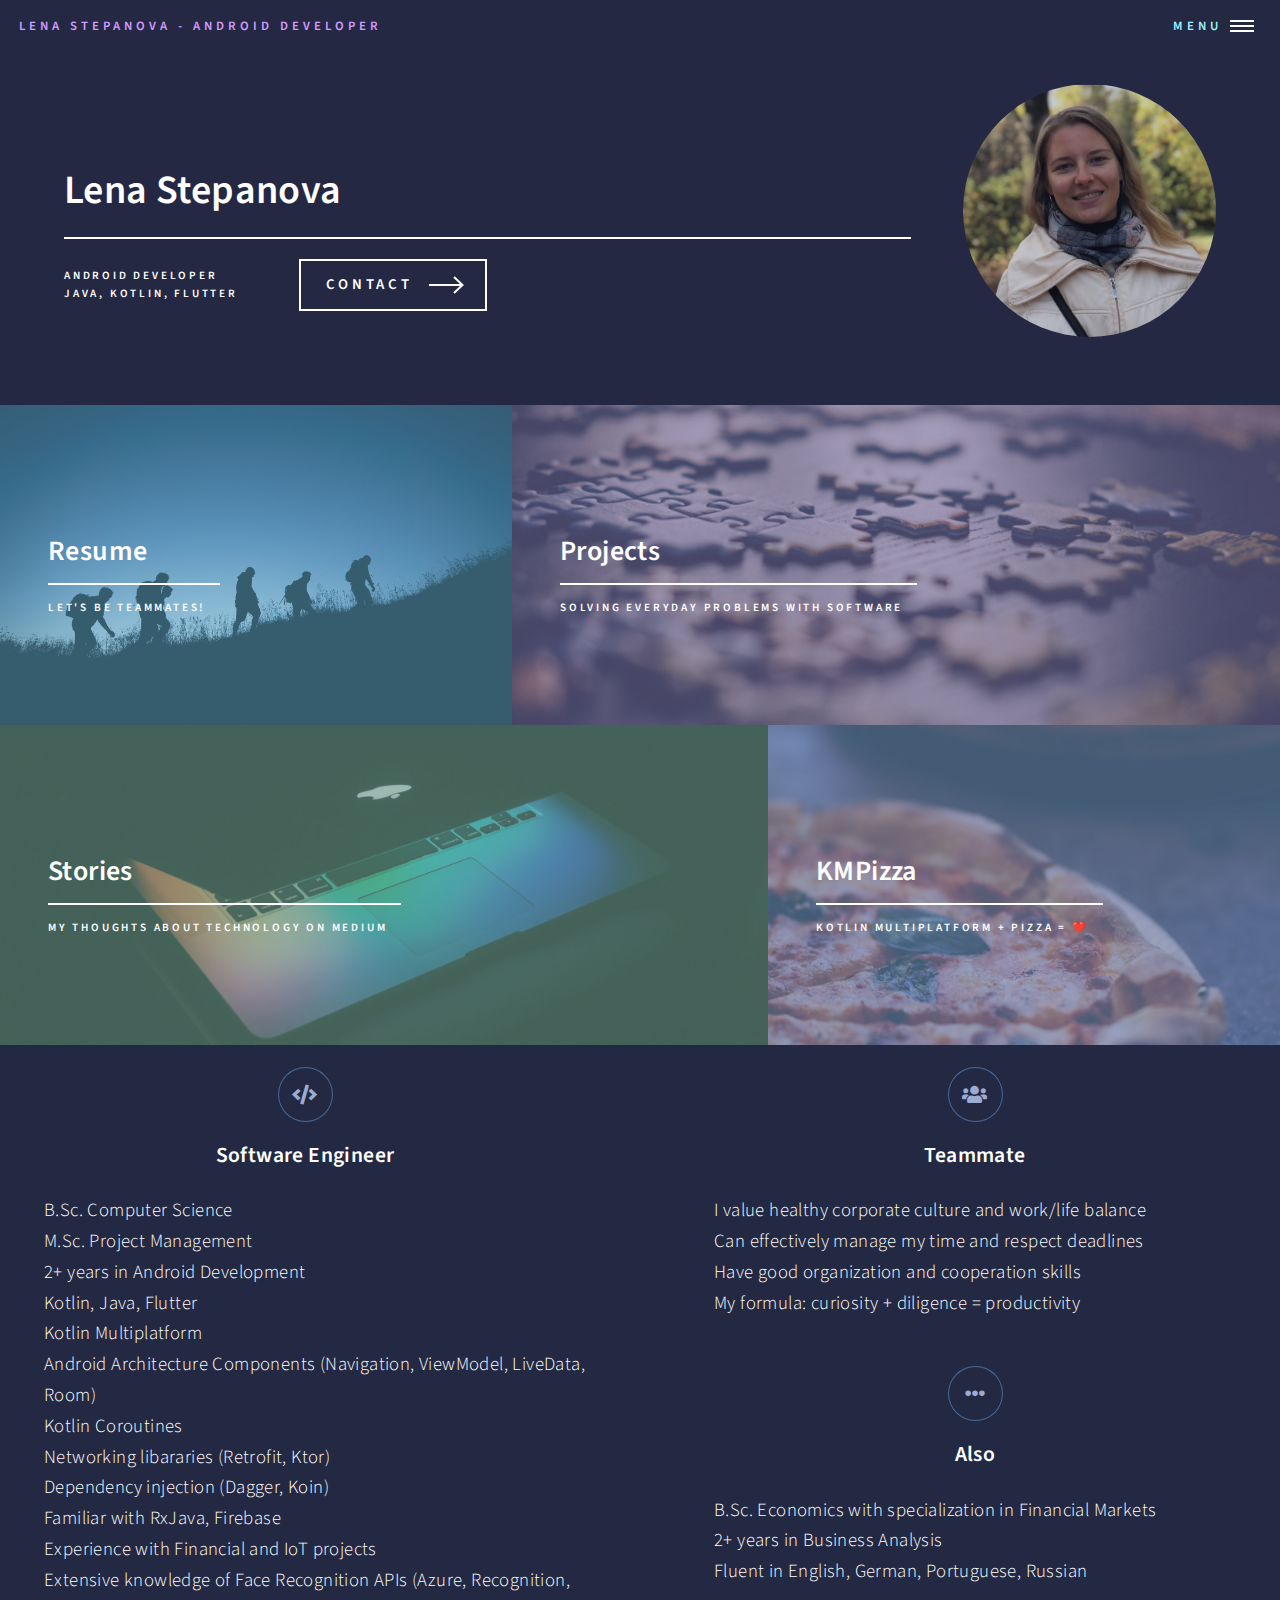
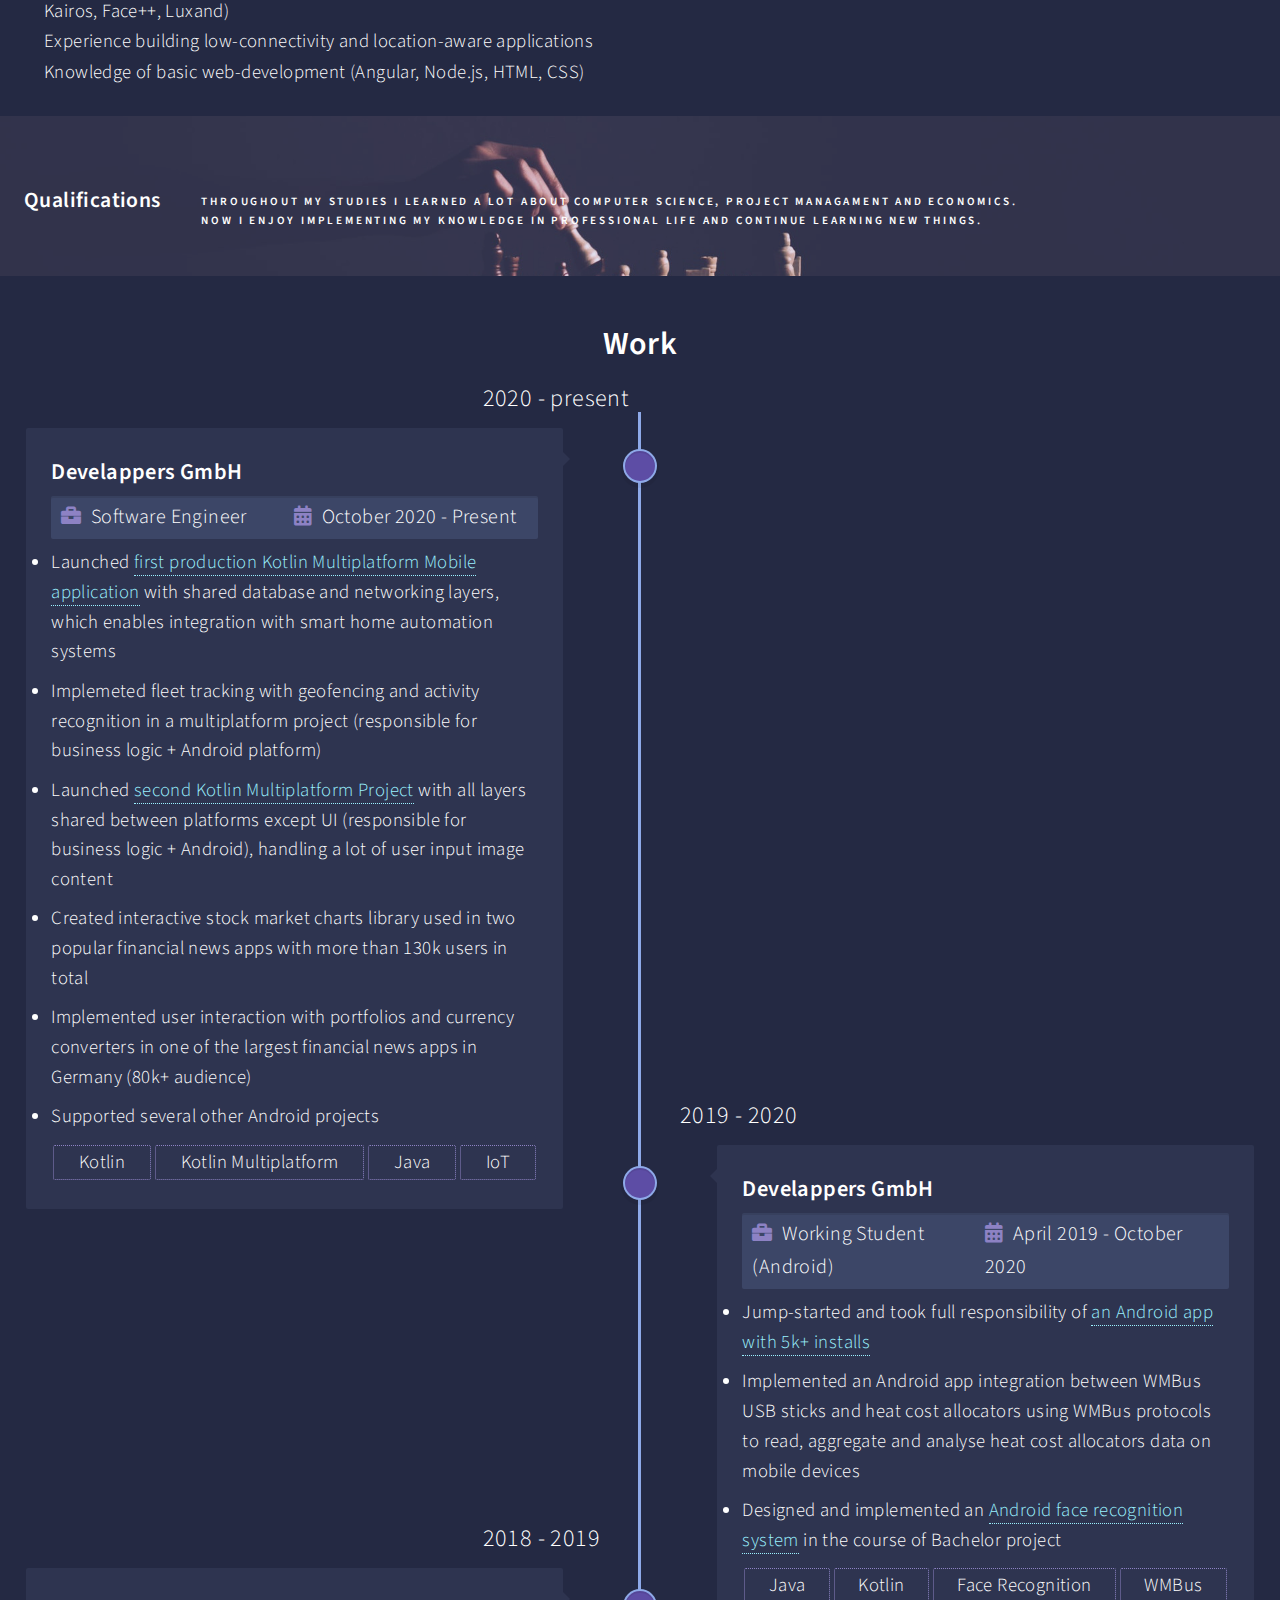
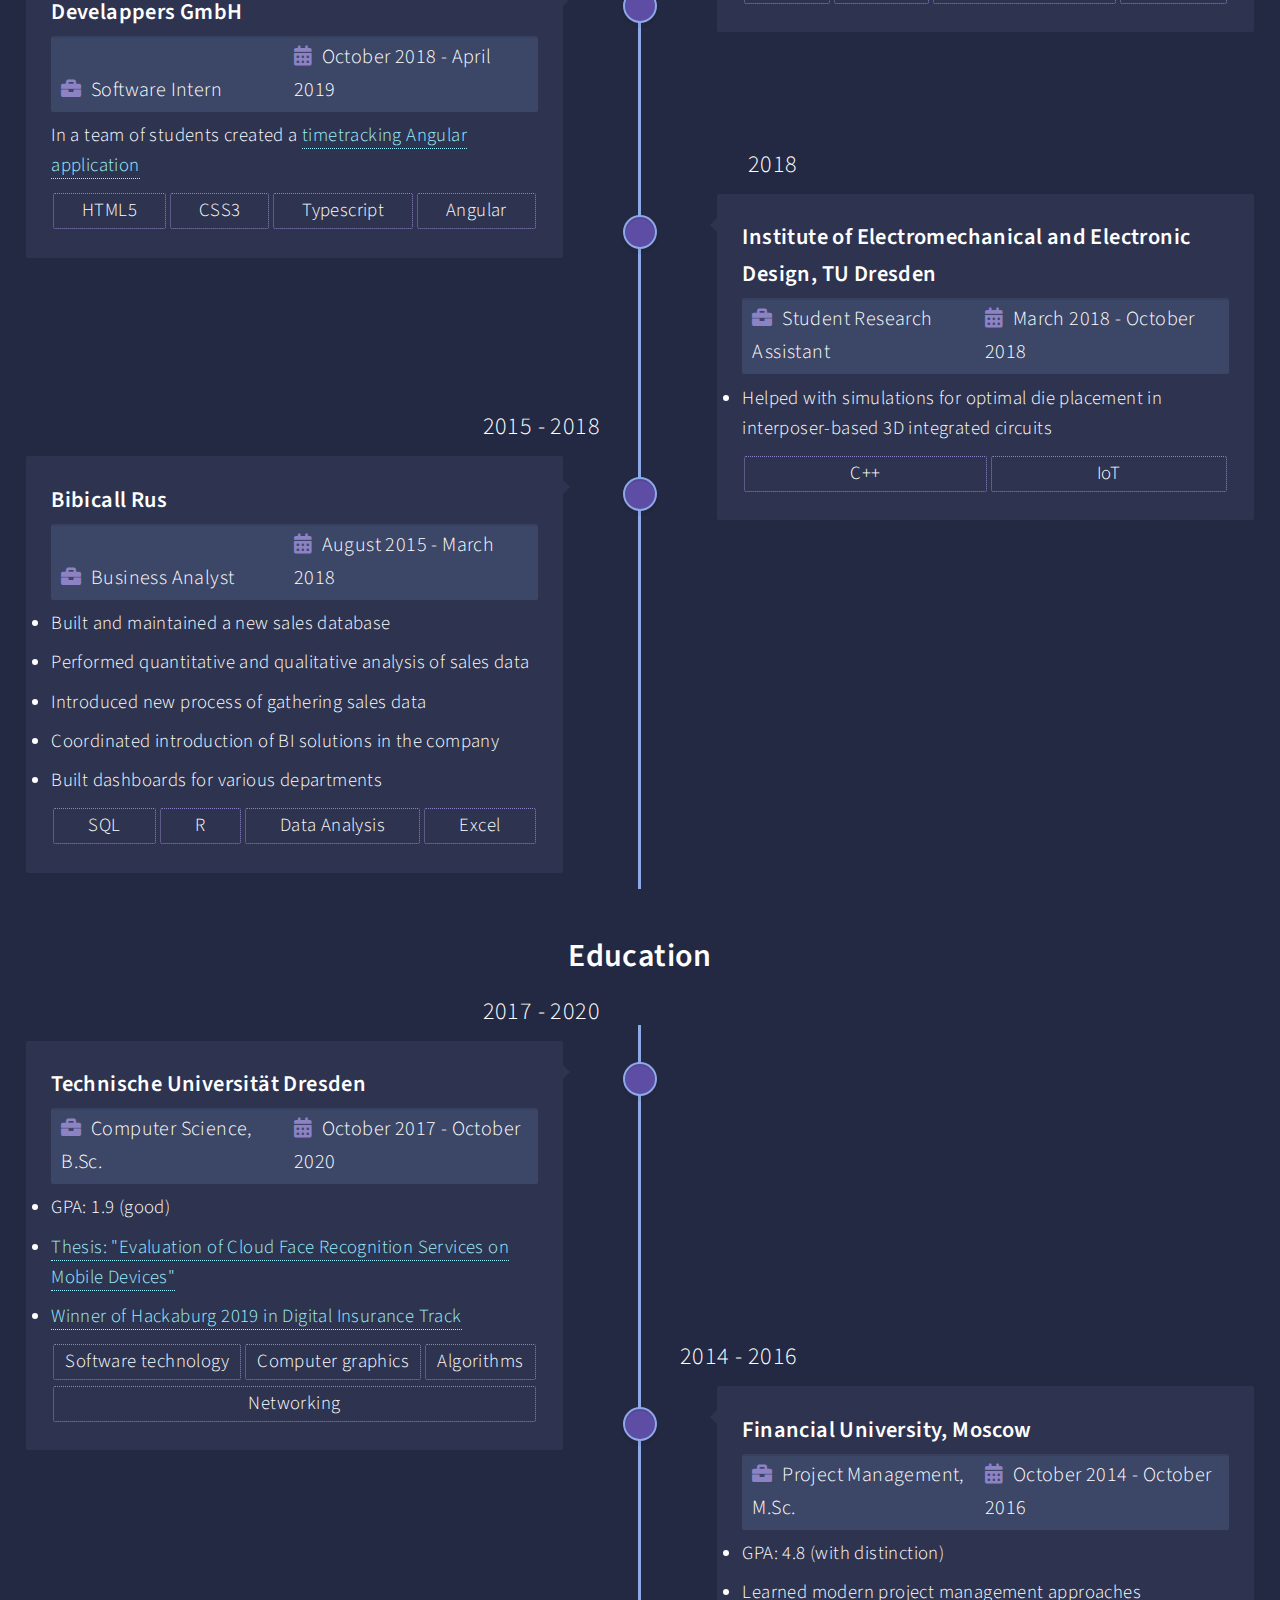
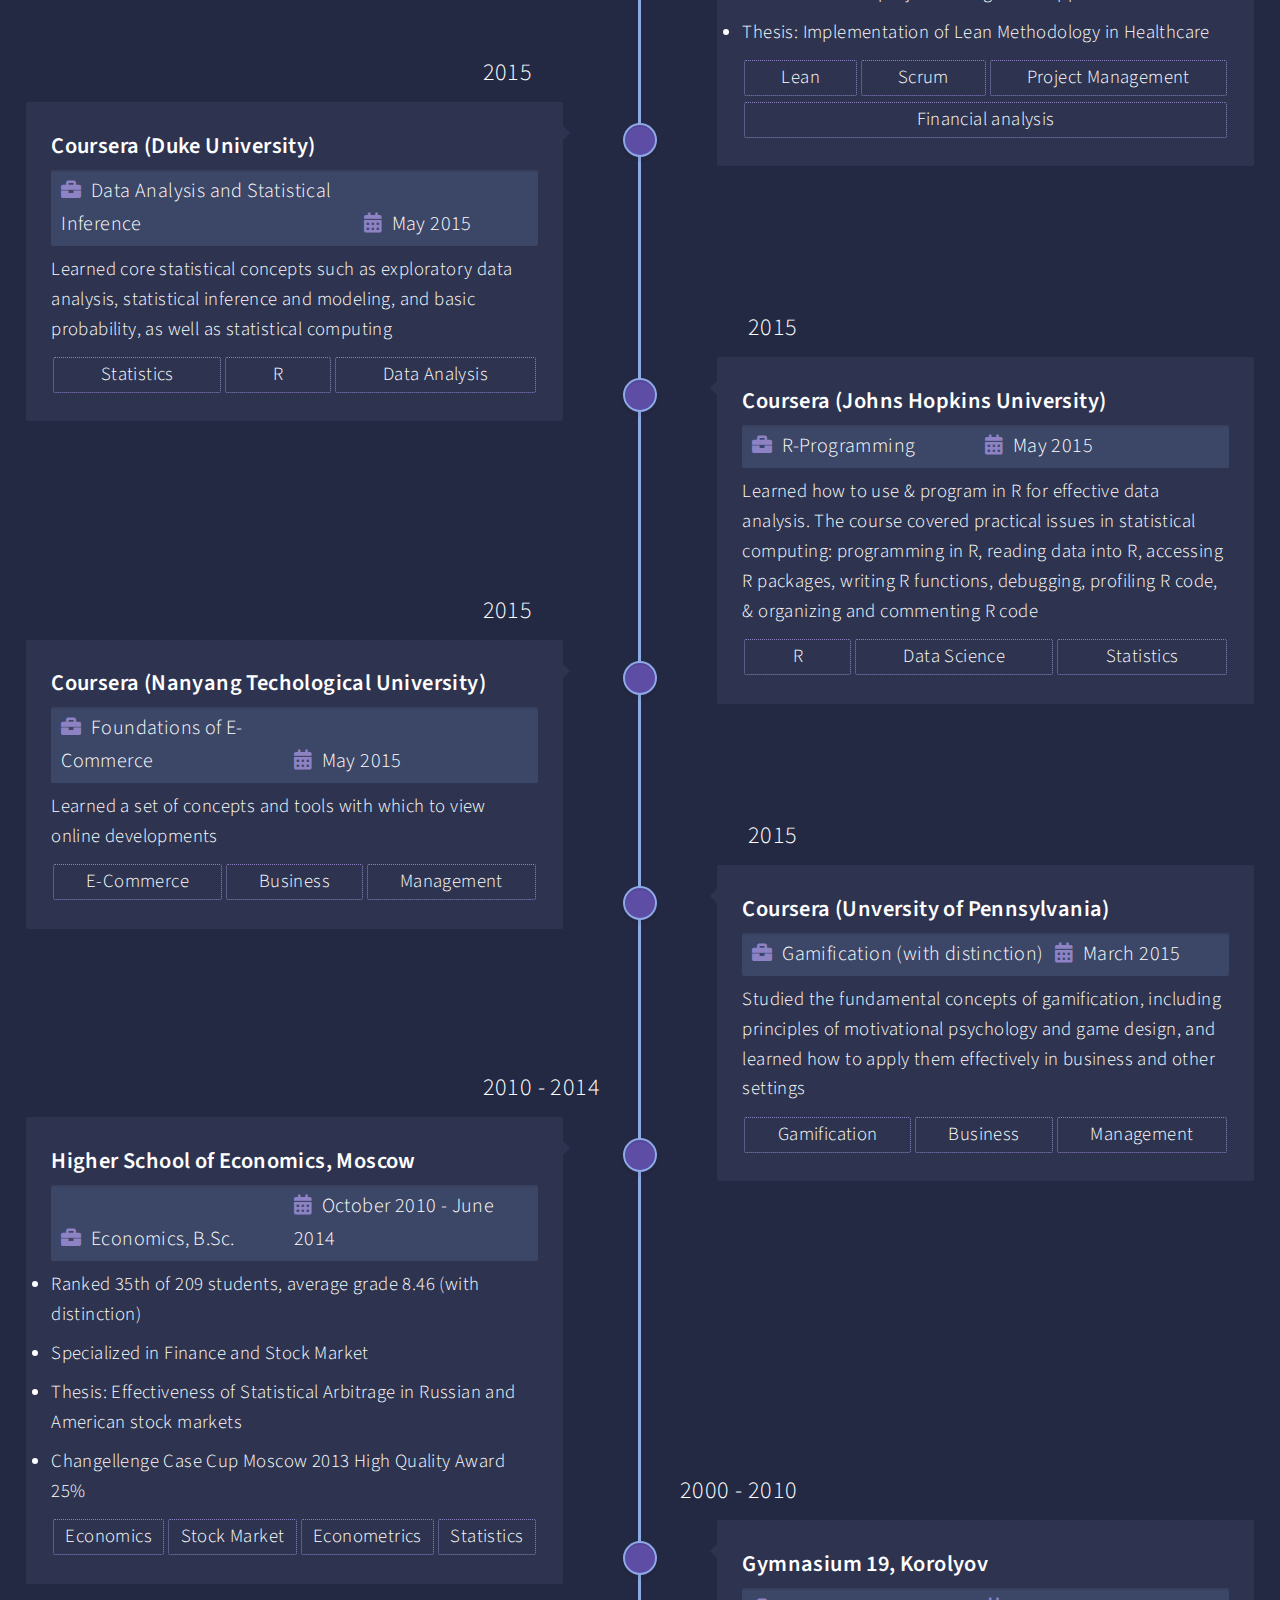
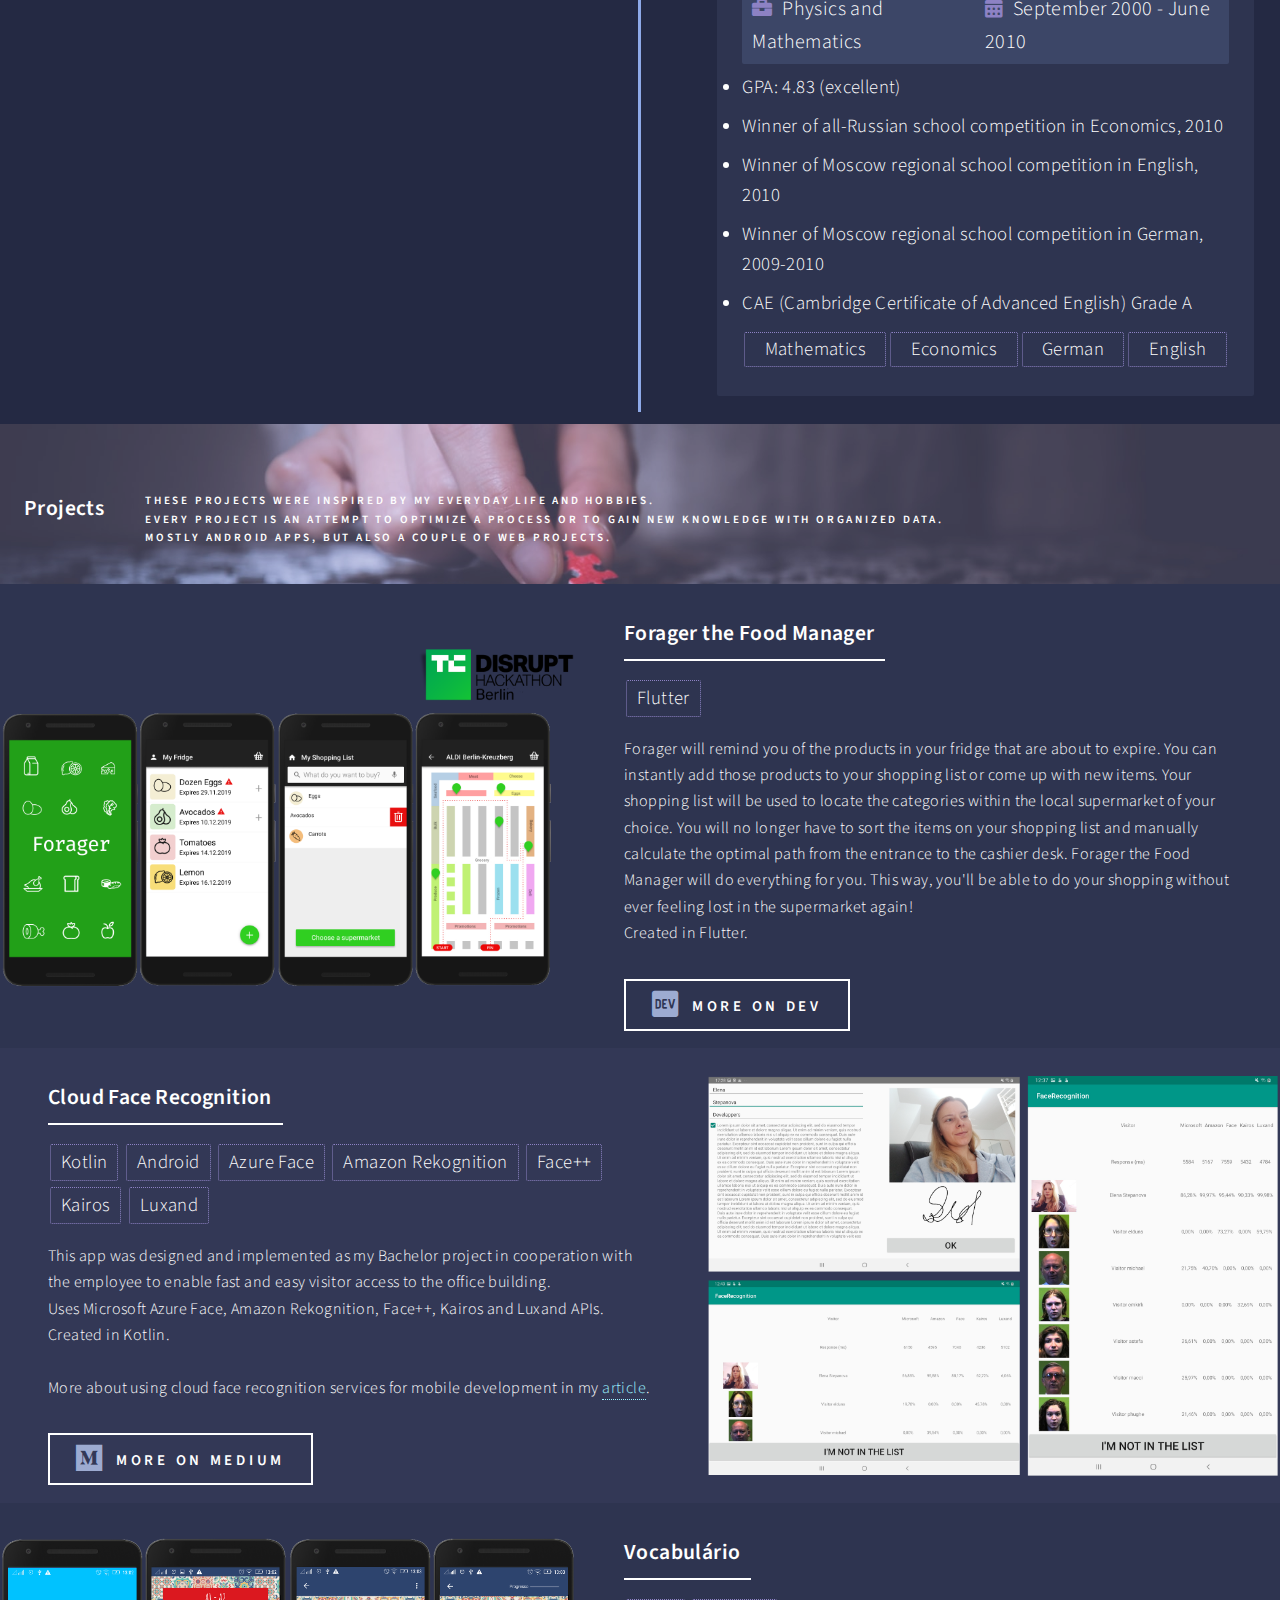
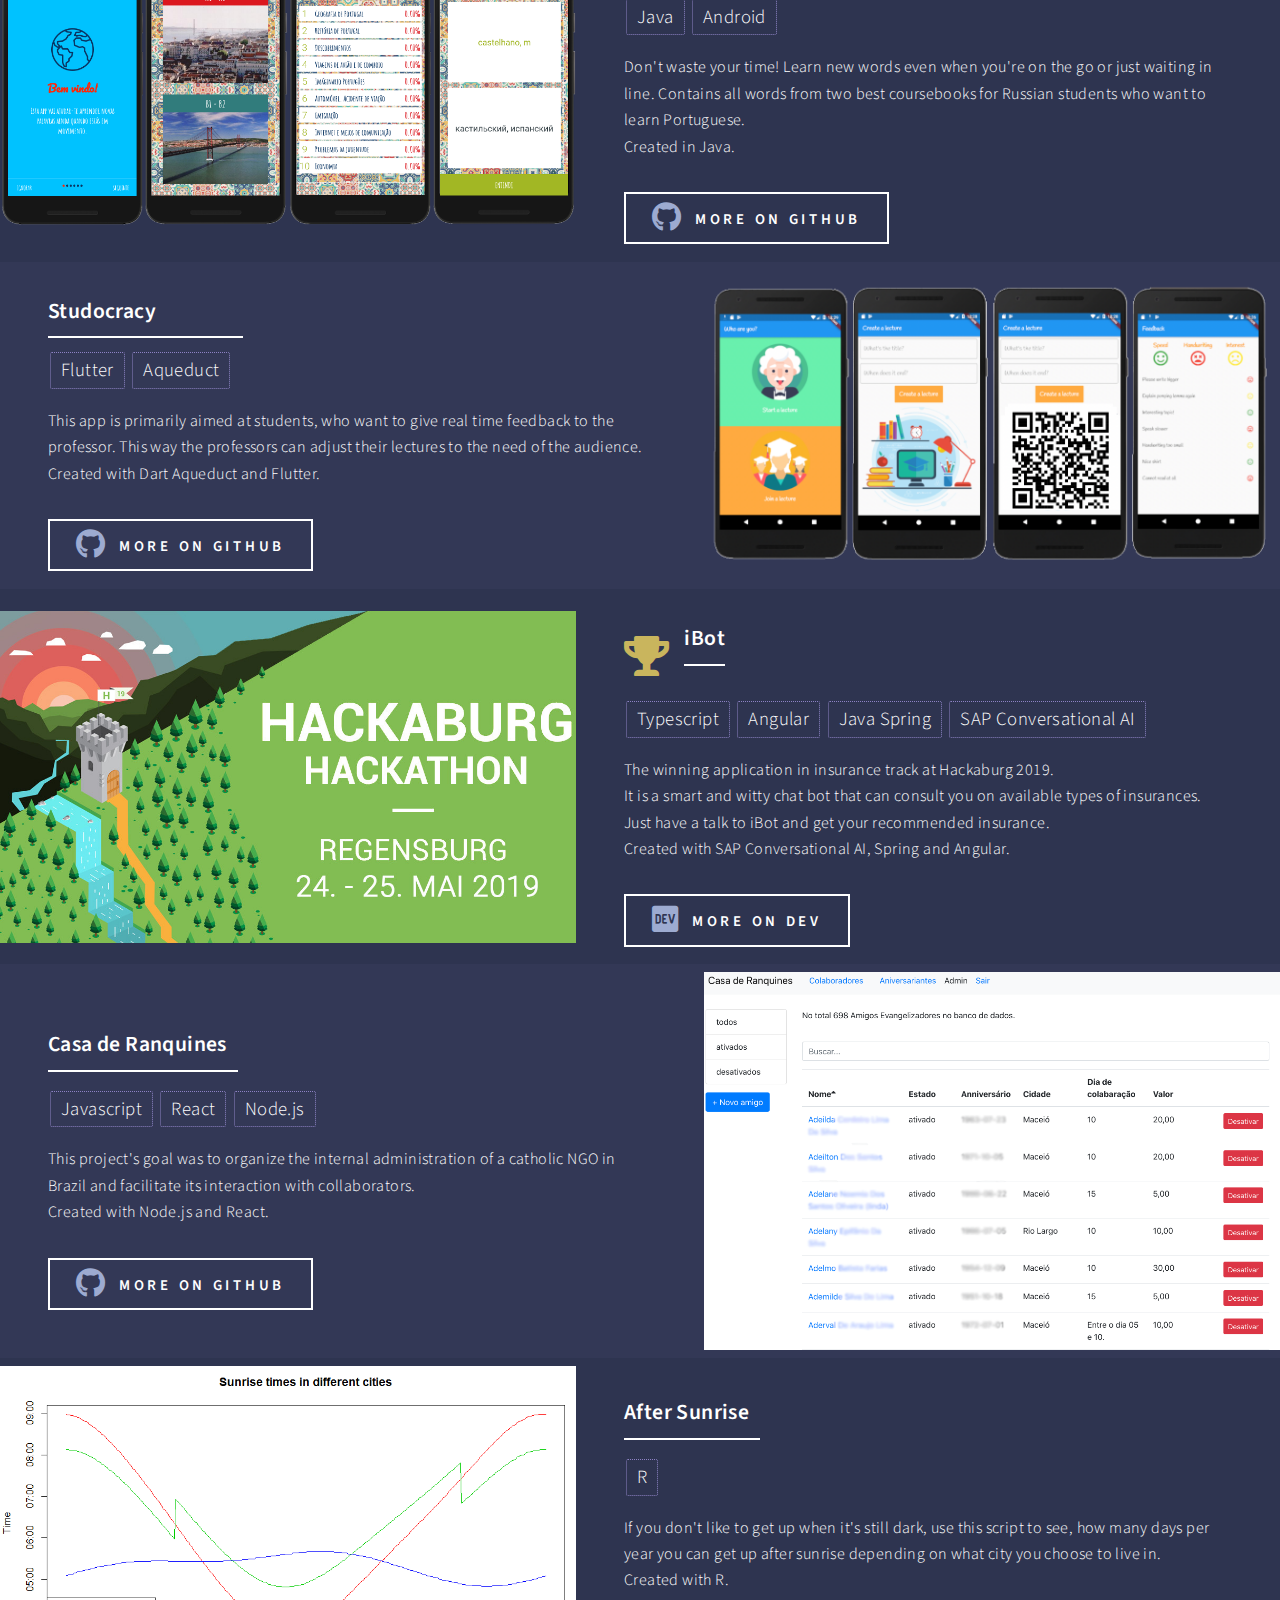
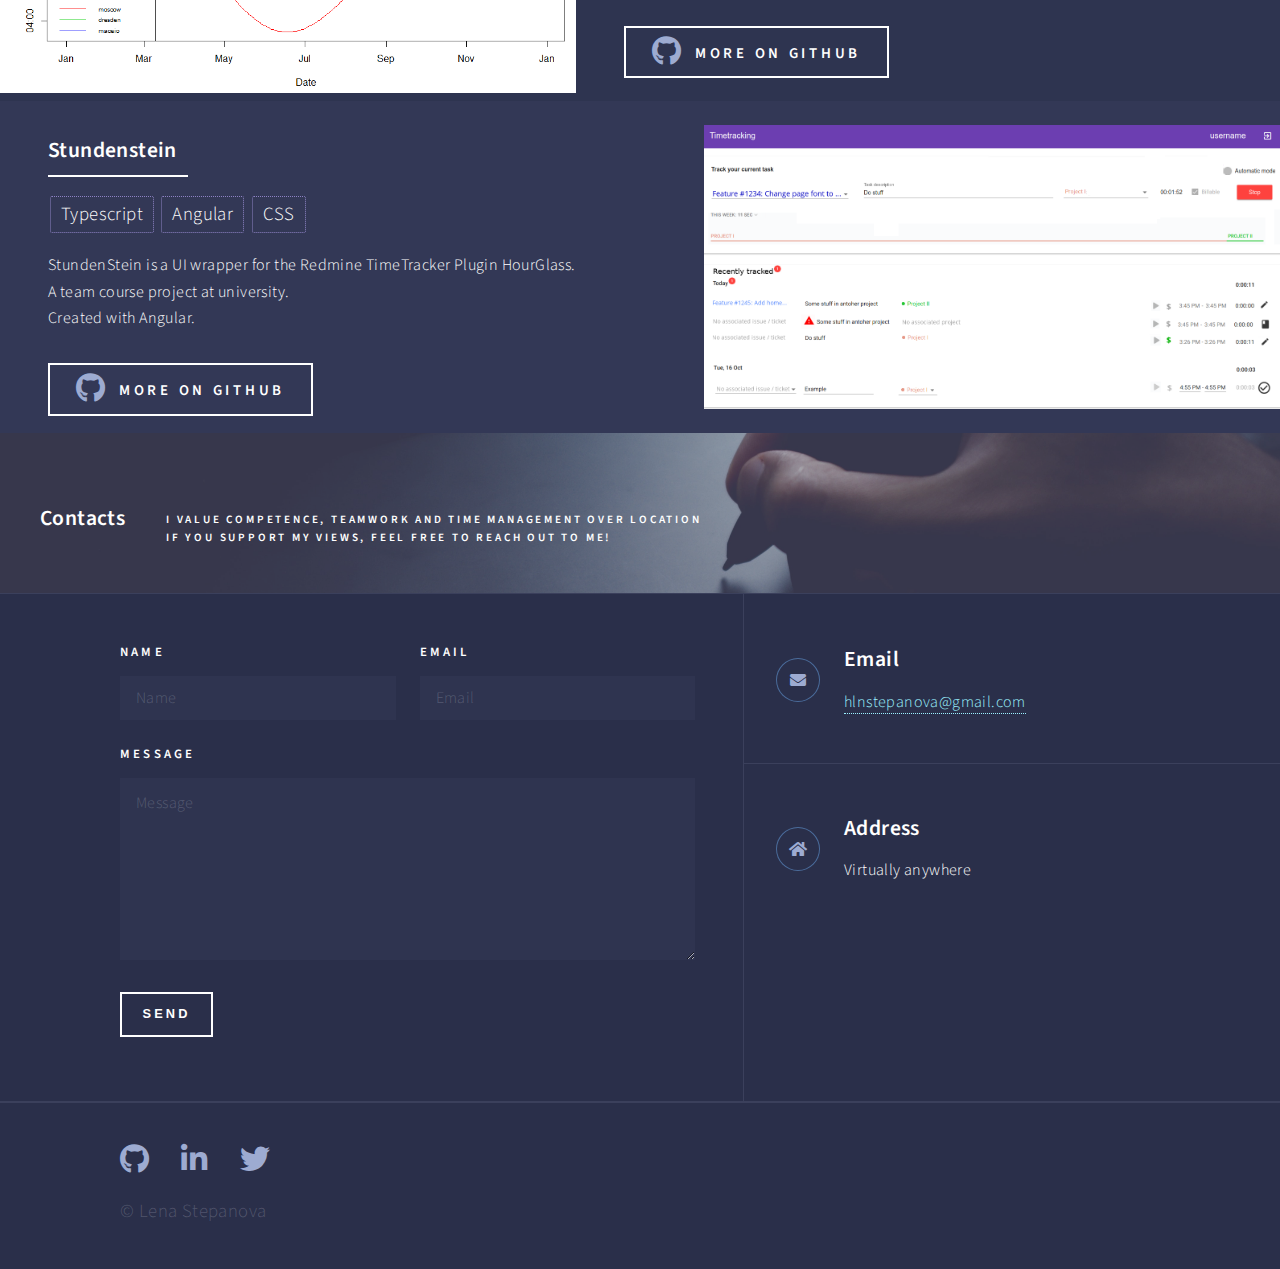
==== index.html @ 06e739b3 "Change links" ====
<!DOCTYPE HTML>
<!--
	--Credits--
	
	Design: 
	Forty by HTML5 UP
	html5up.net | @ajlkn
	Free for personal and commercial use under the CCA 3.0 license (html5up.net/license)

	Images:
	https://unsplash.com/photos/Jztmx9yqjBw Photo by Ryan Hutton on Unsplash
	https://unsplash.com/photos/5siQcvSxCP8 Photo by Ryoji Iwata on Unsplash
	https://unsplash.com/photos/sOK9NjLArCw Photo by Gabriel Crismariu on Unsplash
	https://unsplash.com/photos/y0_vFxOHayg Photo by Wesson Wang on Unsplash
	https://unsplash.com/photos/iuqmGmst5Po Photo by Tobias Mrzyk on Unsplash
	https://unsplash.com/photos/h8nxGssjQXs Photo by Jonatan Pie on Unsplash
	https://unsplash.com/photos/EvGwPnK6apM Photo by Shirly Niv Marton on Unsplash
	https://unsplash.com/photos/fmTde1Fe23A Photo by Johannes Plenio on Unsplash
	https://unsplash.com/photos/uyVTH70ag7Y Photo by Jeswin Thomas on Unsplash
	https://unsplash.com/photos/exSEmuA7R7k Photo by Shaian Ramesht on Unsplash

	Vertical timeline:
	https://codepen.io/ygc/pen/AXzVya/
	
-->
<html>
	<head>
		<title>Lena Stepanova - Android Developer</title>
		<meta charset="utf-8" />
		<meta name="viewport" content="width=device-width, initial-scale=1, user-scalable=no" />
		<link rel="stylesheet" href="assets/css/main.css" />
		<link rel="icon" type="image/png" href="images/favicon.png"/>
		<noscript><link rel="stylesheet" href="assets/css/noscript.css" /></noscript>
	</head>
	<body class="is-preload">

		<!-- Wrapper -->
			<div id="wrapper">

				<!-- Header -->
					<header id="header" class="alt">
						<a href="index.html" class="logo"><span>Lena Stepanova - Android Developer</span></a>
						<nav>
							<a href="#menu">Menu</a>
						</nav>
					</header>

				<!-- Menu -->
					<nav id="menu">
						<ul class="links">
							<li><a href="#skills">Resume</a></li>
							<li><a href="#projects">Projects</a></li>
							<li><a href="https://proandroiddev.com/cloud-face-recognition-for-mobile-applications-overview-e96f66ec4bfa">Stories</a></li>
							<li><a href="https://www.youtube.com/user/oceanhugstheshore/videos">Hobbies</a></li>
							<li><a href="#contactme">Contact</a></li>
						</ul>
					</nav>

				<!-- Banner -->
					<section id="banner" class="major">
						<div class="inner">
							<header class="major">
								<h1>Lena Stepanova</h1>
							</header>
							<div class="content">
								<p>Android Developer </br>
									Java, Kotlin, Flutter</br>
								</p>
								<ul class="actions contact">
									<li><a href="#contactme" class="button next scrolly">Contact</a></li>
								</ul>
							</div>
						</div>
						<img class="avatar" src="images/avatar.jpg" alt="" />
					</section> 
			</div>
					


					<!-- ===================== End Banner ============================ -->


   
				<!-- Main -->
				<div id="main">

						<!-- One -->
							<section id="one" class="tiles">
								<article>
									<span class="image">
										<img src="images/resume.jpg" alt="" />
									</span>
									<header class="major">
										<h3><a href="#resume" class="scrolly">Resume</a></h3>
										<p>Let's be teammates!</p>
									</header>
								</article>
								<article>
									<span class="image">
										<img src="images/projects.jpg" alt="" />
									</span>
									<header class="major">
										<h3><a href="#projects" class="scrolly">Projects</a></h3>
										<p>Solving everyday problems with software</p>
									</header>
								</article>
								<article>
									<span class="image">
										<img src="images/articles.jpg" alt="" />
									</span>
									<header class="major">
										<h3><a href="https://proandroiddev.com/cloud-face-recognition-for-mobile-applications-overview-e96f66ec4bfa" class="link">Stories</a></h3>
										<p>My thoughts about technology on Medium</p>
									</header>
								</article>
								<article>
									<span class="image">
										<img src="images/pizza.jpg" alt="" />
									</span>
									<header class="major">
										<h3><a href="https://hlnstepanova.github.io/kmpizza" class="link">KMPizza</a></h3>
										<p>Kotlin Multiplatform + Pizza = ❤️</p>
									</header>
								</article>
							</section>
							
	<!--=====================  End Main  ============================= -->

	<!-- Summary-->
<section id = "skills">
	<div class="container">
		<div class="row gtr-200">
			<section class="col-4 col-12-narrower">
				<div class="box highlight">
					<i class="icon solid style2 top fa-code"></i>
					<h3>Software Engineer</h3>
									<ul class="nobull">
                                        <li>
											B.Sc. Computer Science <br/>
                                            M.Sc. Project Management <br/>
                                        <li>2+ years in Android Development</li>
                                        <li>Kotlin, Java, Flutter</li>					
                                        <li>Kotlin Multiplatform</li>
                                        <li>Android Architecture Components (Navigation, ViewModel, LiveData, Room)</li>
                                        <li>Kotlin Coroutines</li>
                                        <li>Networking libararies (Retrofit, Ktor)</li>
                                        <li>Dependency injection (Dagger, Koin)</li>
                                        <li>Familiar with RxJava, Firebase</li>
										<li>Experience with Financial and IoT projects</li>
										<li>Extensive knowledge of Face Recognition APIs (Azure, Recognition, Kairos, Face++, Luxand)</li>
										<li>Experience building low-connectivity and location-aware applications</li>
										<li>Knowledge of basic web-development (Angular, Node.js, HTML, CSS)</li>	
									</ul>
								</div>
			</section>
			<section class="col-4 col-12-narrower">
				<div class="box highlight">
					<i class="icon solid style2 major fa-users"></i>
					<h3>Teammate</h3>
									<ul class="nobull">
                                        <li>I value healthy corporate culture and work/life balance</li>
                                        <li>Can effectively manage my time and respect deadlines</li>
                                        <li>Have good organization and cooperation skills</li>
                                        <li>My formula: curiosity + diligence = productivity</li>
									</ul>
								</div>
								<div class="box highlight">
									<i class="icon solid style2 major fa-ellipsis-h"></i>
									<h3>Also</h3>
													<ul class="nobull">
														<li>B.Sc. Economics with specialization in Financial Markets</li>
														<li>2+ years in Business Analysis</li>
														<li>Fluent in English, German, Portuguese, Russian</li>
													</ul>
												</div>
							</div>
			</section>
		</div>
	</div>
</section>


	<!-- ======================  End Summary ============================ -->

		<!-- Banner -->
				<!-- Note: The "styleN" class below should match that of the header element. -->
				<section id="qualifications" class="style2">
					<div class="inner">
						<span class="image">
							<img src="images/qualifications_banner.jpg" alt="" />
						</span>
						<div class="content">
							<header class="minor">
								<h3>Qualifications</h3>
							</header>
							<p>Throughout my studies I learned a lot about Computer Science, Project Managament and Economics.<br/>
								Now I enjoy implementing my knowledge in professional life and continue learning new things.<br/>
							</p>
						</div>
					</div>
				</section>

	<!-- Resume -->
	<!-- Credits to: https://codepen.io/ygc/pen/AXzVya/ -->
	
<section id = "resume">
	<div class="container">
		<h2 class="resumetitle">Work</h2>
		<section id="cd-timeline" class="cd-container">
			<div class="cd-timeline-block">
				<div class="cd-timeline-img cd-picture">
				</div>
	
				<div class="cd-timeline-content">
					<h2>Develappers GmbH</h2>
			<div class="timeline-content-info">
			  <span class="timeline-content-info-title">
				<i class="fa fa-briefcase" color="#47D3E5" aria-hidden="true"></i>
				Software Engineer
			  </span>
			  <span class="timeline-content-info-date">
				<i class="fa fa-calendar-alt" aria-hidden="true"></i>
				October 2020 - Present
			  </span>
			</div>
					<li>Launched <a href="https://proandroiddev.com/kotlin-multiplatform-mobile-young-technology-with-promising-future-66b62dd4b723">first production Kotlin Multiplatform Mobile application</a> with shared database and networking layers, which enables integration with smart home automation systems</li>
					<li>Implemeted fleet tracking with geofencing and activity recognition in a multiplatform project (responsible for business logic + Android platform)</li>
					<li>Launched <a href="https://www.droidcon.com/2021/11/10/kotlin-multiplatform-mobile-in-production-key-takeaways-from-developing-two-cross-platform-apps/">second Kotlin Multiplatform Project</a> with all layers shared between platforms except UI (responsible for business logic + Android), handling a lot of user input image content</li>
					<li>Created interactive stock market charts library used in two popular financial news apps with more than 130k users in total</li>
					<li>Implemented user interaction with portfolios and currency converters in one of the largest financial news apps in Germany (80k+ audience)</li>
			        <li>Supported several other Android projects</li>
			<ul class="content-skills">
			<li>Kotlin</li>
			<li>Kotlin Multiplatform</li>
			<li>Java</li>
			<li>IoT</li>
			</ul>
			<span class="cd-date">2020 - present</span>
				</div> <!-- cd-timeline-content -->
			</div> <!-- cd-timeline-block -->
	
			
			<div class="cd-timeline-block">
				<div class="cd-timeline-img cd-picture">
				</div>
	
				<div class="cd-timeline-content">
					<h2>Develappers GmbH</h2>
			<div class="timeline-content-info">
			  <span class="timeline-content-info-title">
				<i class="fa fa-briefcase" aria-hidden="true"></i>
				Working Student (Android)
			  </span>
			  <span class="timeline-content-info-date">
				<i class="fa fa-calendar-alt" aria-hidden="true"></i>
				April 2019 - October 2020
			  </span>
			</div>
					<li>Jump-started and took full responsibility of <a href="https://play.google.com/store/apps/details?id=de.enveto.plzimmo&hl=en&gl=US">an Android app with 5k+ installs</a></li>
					<li>Implemented an Android app integration between WMBus USB sticks and heat cost allocators using WMBus protocols to read, aggregate and analyse heat cost allocators data on mobile devices</li>
					<li>Designed and implemented an <a href="https://proandroiddev.com/cloud-face-recognition-for-mobile-applications-design-and-implementation-7516d3ad49b1">Android face recognition system</a> in the course of Bachelor project</li>
			<ul class="content-skills">
			<li>Java</li>
			<li>Kotlin</li>
			<li>Face Recognition</li>
			<li>WMBus</li>
			</ul>
			<span class="cd-date">2019 - 2020</span>
				</div> <!-- cd-timeline-content -->
			</div> <!-- cd-timeline-block -->
			<div class="cd-timeline-block">
				<div class="cd-timeline-img cd-picture">
				</div>
	
				<div class="cd-timeline-content">
					<h2>Develappers GmbH</h2>
			<div class="timeline-content-info">
			  <span class="timeline-content-info-title">
				<i class="fa fa-briefcase" color="#8d82c4" aria-hidden="true"></i>
				Software Intern
			  </span>
			  <span class="timeline-content-info-date">
				<i class="fa fa-calendar-alt" aria-hidden="true"></i>
				October 2018 - April 2019
			  </span>
			</div>
					<p>In a team of students created a <a href="#stundenstein" class="scrolly">timetracking Angular application</a></p>
			<ul class="content-skills">
			<li>HTML5</li>
			<li>CSS3</li>
			<li>Typescript</li>
			<li>Angular</li>
			</ul>
			<span class="cd-date">2018 - 2019</span>
				</div> <!-- cd-timeline-content -->
			</div> <!-- cd-timeline-block -->

			<div class="cd-timeline-block">
				<div class="cd-timeline-img cd-picture">
				</div>
	
				<div class="cd-timeline-content">
					<h2>Institute of Electromechanical and
						Electronic Design, TU Dresden </h2>
			<div class="timeline-content-info">
			  <span class="timeline-content-info-title">
				<i class="fa fa-briefcase" color="#47D3E5" aria-hidden="true"></i>
				Student Research Assistant
			  </span>
			  <span class="timeline-content-info-date">
				<i class="fa fa-calendar-alt" aria-hidden="true"></i>
				March 2018 - October 2018
			  </span>
			</div>
					<li>Helped with simulations for optimal die placement in interposer-based 3D integrated circuits</li>
			<ul class="content-skills">
			<li>C++</li>
			<li>IoT</li>
			</ul>
			<span class="cd-date">2018</span>
				</div> <!-- cd-timeline-content -->
			</div> <!-- cd-timeline-block -->

			<div class="cd-timeline-block">
				<div class="cd-timeline-img cd-picture">
				</div>
	
				<div class="cd-timeline-content">
					<h2>Bibicall Rus</h2>
			<div class="timeline-content-info">
			  <span class="timeline-content-info-title">
				<i class="fa fa-briefcase" aria-hidden="true"></i>
				Business Analyst
			  </span>
			  <span class="timeline-content-info-date">
				<i class="fa fa-calendar-alt" aria-hidden="true"></i>
				August 2015 - March 2018
			  </span>
			</div>
			        <li>Built and maintained a new sales database</li>
					<li>Performed quantitative and qualitative analysis of sales data</li>
			        <li>Introduced new process of gathering sales data</li>
					<li>Coordinated introduction of BI solutions in the company</li>
					<li>Built dashboards for various departments</li>
			<ul class="content-skills">
			<li>SQL</li>
			<li>R</li>
			<li>Data Analysis</li>
			<li>Excel</li>
			</ul>
			<span class="cd-date">2015 - 2018</span>
				</div> <!-- cd-timeline-content -->
			</div> <!-- cd-timeline-block -->
		</section> <!-- cd-timeline -->

	</div>

	<div class="container">
		<h2 class="resumetitle">Education</h2>
		<section id="cd-timeline" class="cd-container">
			<div class="cd-timeline-block">
				<div class="cd-timeline-img cd-picture">
				</div>
	
				<div class="cd-timeline-content">
					<h2>Technische Universität Dresden</h2>
			<div class="timeline-content-info">
			  <span class="timeline-content-info-title">
				<i class="fa fa-briefcase" color="#47D3E5" aria-hidden="true"></i>
				Computer Science, B.Sc.
			  </span>
			  <span class="timeline-content-info-date">
				<i class="fa fa-calendar-alt" aria-hidden="true"></i>
				October 2017 - October 2020
			  </span>
			</div>
					<li>GPA: 1.9 (good)</li>
					<li><a href="#facerecognition" class="scrolly">Thesis: "Evaluation of Cloud Face Recognition Services on Mobile Devices"</a></li>
					<li><a href="#ibot" class="scrolly">Winner of Hackaburg 2019 in Digital Insurance Track</a></li>
			<ul class="content-skills">
			<li>Software technology</li>
			<li>Computer graphics</li>
			<li>Algorithms</li>
			<li>Networking</li>
			</ul>
			<span class="cd-date">2017 - 2020</span>
				</div> <!-- cd-timeline-content -->
			</div> <!-- cd-timeline-block -->
	
			
			<div class="cd-timeline-block">
				<div class="cd-timeline-img cd-picture">
				</div>
	
				<div class="cd-timeline-content">
					<h2>Financial University, Moscow</h2>
			<div class="timeline-content-info">
			  <span class="timeline-content-info-title">
				<i class="fa fa-briefcase" aria-hidden="true"></i>
				Project Management, M.Sc.
			  </span>
			  <span class="timeline-content-info-date">
				<i class="fa fa-calendar-alt" aria-hidden="true"></i>
				October 2014 - October 2016
			  </span>
			</div>
			<li>GPA: 4.8 (with distinction)</li>
					<li>Learned modern project management approaches </li>
					<li>Thesis: Implementation of Lean Methodology in Healthcare</li>
			<ul class="content-skills">
			<li>Lean</li>
			<li>Scrum</li>
			<li>Project Management</li>
			<li>Financial analysis</li>
			</ul>
			<span class="cd-date">2014 - 2016</span>
				</div> <!-- cd-timeline-content -->
			</div> <!-- cd-timeline-block -->

			
			<div class="cd-timeline-block">
				<div class="cd-timeline-img cd-picture">
				</div>
	
				<div class="cd-timeline-content">
					<h2>Coursera (Duke University)</h2>
			<div class="timeline-content-info">
			  <span class="timeline-content-info-title-long">
				<i class="fa fa-briefcase" aria-hidden="true"></i>
				Data Analysis and Statistical Inference
			  </span>
			<span class="timeline-content-info-date-long">
				<i class="fa fa-calendar-alt" aria-hidden="true"></i>
				May 2015
			  </span>
			</div>
					<p>Learned core statistical concepts such as exploratory data analysis, statistical inference and modeling, and basic probability, as well as statistical computing</p>
			<ul class="content-skills">
			<li>Statistics</li>
			<li>R</li>
			<li>Data Analysis</li>
			</ul>
			<span class="cd-date">2015</span>
				</div> <!-- cd-timeline-content -->
			</div> <!-- cd-timeline-block -->


			
			<div class="cd-timeline-block">
				<div class="cd-timeline-img cd-picture">
				</div>
	
				<div class="cd-timeline-content">
					<h2>Coursera (Johns Hopkins University)</h2>
			<div class="timeline-content-info">
			  <span class="timeline-content-info-title">
				<i class="fa fa-briefcase" aria-hidden="true"></i>
				R-Programming
			  </span>
			  <span class="timeline-content-info-date">
				<i class="fa fa-calendar-alt" aria-hidden="true"></i>
				May 2015
			  </span>
			</div>
					<p>Learned how to use & program in R for effective data analysis. The course covered practical issues in statistical computing: programming in R, reading data into R, accessing R packages, writing R functions, debugging, profiling R code, & organizing and commenting R code</p>
			<ul class="content-skills">
			<li>R</li>
			<li>Data Science</li>
			<li>Statistics</li>
			</ul>
			<span class="cd-date">2015</span>
				</div> <!-- cd-timeline-content -->
			</div> <!-- cd-timeline-block -->


			
			<div class="cd-timeline-block">
				<div class="cd-timeline-img cd-picture">
				</div>
	
				<div class="cd-timeline-content">
					<h2>Coursera (Nanyang Techological University)</h2>
			<div class="timeline-content-info">
			  <span class="timeline-content-info-title">
				<i class="fa fa-briefcase" aria-hidden="true"></i>
				Foundations of E-Commerce
			  </span>
			  <span class="timeline-content-info-date">
				<i class="fa fa-calendar-alt" aria-hidden="true"></i>
				May 2015
			  </span>
			</div>
					<p>Learned a set of concepts and tools with which to view online developments</p>
			<ul class="content-skills">
			<li>E-Commerce</li>
			<li>Business</li>
			<li>Management</li>
			</ul>
			<span class="cd-date">2015</span>
				</div> <!-- cd-timeline-content -->
			</div> <!-- cd-timeline-block -->


			<div class="cd-timeline-block">
				<div class="cd-timeline-img cd-picture">
				</div>
	
				<div class="cd-timeline-content">
					<h2>Coursera (Unversity of Pennsylvania)</h2>
			<div class="timeline-content-info">
			  <span class="timeline-content-info-title-long">
				<i class="fa fa-briefcase" aria-hidden="true"></i>
				Gamification (with distinction)
			  </span>
			  <span class="timeline-content-info-date-long">
				<i class="fa fa-calendar-alt" aria-hidden="true"></i>
				March 2015
			  </span>
			</div>
					<p>Studied the fundamental concepts of gamification, including principles of motivational psychology and game design, and learned how to apply them effectively in business and other settings</p>
			<ul class="content-skills">
			<li>Gamification</li>
			<li>Business</li>
			<li>Management</li>
			</ul>
			<span class="cd-date">2015</span>
				</div> <!-- cd-timeline-content -->
			</div> <!-- cd-timeline-block -->

			<div class="cd-timeline-block">
				<div class="cd-timeline-img cd-picture">
				</div>
	
				<div class="cd-timeline-content">
					<h2>Higher School of Economics, Moscow</h2>
			<div class="timeline-content-info">
			  <span class="timeline-content-info-title">
				<i class="fa fa-briefcase" color="#8d82c4" aria-hidden="true"></i>
				Economics, B.Sc.
			  </span>
			  <span class="timeline-content-info-date">
				<i class="fa fa-calendar-alt" aria-hidden="true"></i>
				October 2010 - June 2014
			  </span>
			</div>
					<li>Ranked 35th of 209 students, average grade 8.46 (with distinction) </li>
					<li>Specialized in Finance and Stock Market</li>
					<li>Thesis: Effectiveness of Statistical Arbitrage in Russian and American stock markets </li>
					<li>Changellenge Case Cup Moscow 2013 High Quality Award 25% </li>
			<ul class="content-skills">
			<li>Economics</li>
			<li>Stock Market</li>
			<li>Econometrics</li>
			<li>Statistics</li>
			</ul>
			<span class="cd-date">2010 - 2014</span>
				</div> <!-- cd-timeline-content -->
			</div> <!-- cd-timeline-block -->

			<div class="cd-timeline-block">
				<div class="cd-timeline-img cd-picture">
				</div>
	
				<div class="cd-timeline-content">
					<h2>Gymnasium 19, Korolyov</h2>
			<div class="timeline-content-info">
			  <span class="timeline-content-info-title">
				<i class="fa fa-briefcase" color="#8d82c4" aria-hidden="true"></i>
				Physics and Mathematics
			  </span>
			  <span class="timeline-content-info-date">
				<i class="fa fa-calendar-alt" aria-hidden="true"></i>
				September 2000 - June 2010
			  </span>
			</div>
					<li>GPA: 4.83 (excellent) </li>
					<li>Winner of all-Russian school competition in Economics, 2010</li>
					<li>Winner of Moscow regional school competition in English, 2010</li>
					<li>Winner of Moscow regional school competition in German, 2009-2010 </li>
					<li>CAE (Cambridge Certificate of Advanced English) Grade A</li>
			<ul class="content-skills">
			<li>Mathematics</li>
			<li>Economics</li>
			<li>German</li>
			<li>English</li>
			</ul>
			<span class="cd-date">2000 - 2010</span>
				</div> <!-- cd-timeline-content -->
			</div> <!-- cd-timeline-block -->
		</section> <!-- cd-timeline -->

	</div>
		</section>
	

	<!--=====================  End Resume ============================= -->
	<!-- Banner -->
				<!-- Note: The "styleN" class below should match that of the header element. -->
				<section id="projects" class="style2">
					<div class="inner">
						<span class="image">
							<img src="images/projects_banner.jpg" alt="" />
						</span>
						<div class="content">
							<header class="minor">
								<h3>Projects</h3>
							</header>
							<p>These projects were inspired by my everyday life and hobbies.<br/>
								Every project is an attempt to optimize a process or to gain new knowledge with organized data.<br/>
								Mostly Android apps, but also a couple of web projects.
							</p>
						</div>
					</div>
				</section>
	<!-- Projects-->
	<div id="main">

		<!-- Two -->
			<section id="two" class="spotlights">

				
		<section>
			<a href="https://devpost.com/software/forager-food-manager" class="image">
				<img src="images/foragertdlow.png" alt=""  />
			</a>
			<div class="content">
			<div class="inner">
				<header class="major">
					<h3>Forager the Food Manager</h3>
				</header>
				<ul class="content-skills">
					<li>Flutter</li>
					</ul>
				<p>Forager will remind you of the products in your fridge that are about to expire. You can instantly add those products to your shopping list or come up with new items. Your shopping list will be used to locate the categories within the local supermarket of your choice. You will no longer have to sort the items on your shopping list and manually calculate the optimal path from the entrance to the cashier desk. Forager the Food Manager will do everything for you. This way, you'll be able to do your shopping without ever feeling lost in the supermarket again!<br/>
					Created in Flutter.
				</p>
				<ul class="actions">
					<li><a href="https://devpost.com/software/forager-food-manager" class="button"><span class ="span-more"><i class="icon brands alt fa-dev"></i>More on Dev</span></a></li>
					
				</ul>
			</div>
			</div>
		</section>
		

		
		<section id="facerecognition">
			<a href="https://github.com/DevelappersGmbH/cloud-face-recognition-android" class="image">
				<img src="images/facerecognition.png" alt=""/>
			</a>
			<div class="content">
			<div class="inner">
				<header class="major">
					<h3>Cloud Face Recognition</h3>
				</header>
				<ul class="content-skills">
					<li>Kotlin</li>
					<li>Android</li>
					<li>Azure Face</li>
					<li>Amazon Rekognition</li>
					<li>Face++</li>
					<li>Kairos</li>
					<li>Luxand</li>
					</ul>
				<p>
					This app was designed and implemented as my Bachelor project in cooperation with the employee to enable fast and easy visitor access to the office building.<br/>
					Uses Microsoft Azure Face, Amazon Rekognition, Face++, Kairos and Luxand APIs.<br/>
					Created in Kotlin.<br/><br/>

					More about using cloud face recognition services for mobile development in my <a href="https://proandroiddev.com/cloud-face-recognition-for-mobile-applications-overview-e96f66ec4bfa">article</a>.
				</p>
				<ul class="actions">
					<li><a href="https://proandroiddev.com/cloud-face-recognition-for-mobile-applications-overview-e96f66ec4bfa" class="button"><span class ="span-more"><i class="icon brands alt fa-medium"></i>More on Medium</span></a></li>
				</ul>
			</div>
			</div>
		</section>

		
		<section>
			<a href="vocabulario.html" class="image">
				<img src="images/vocabulario.png" alt="" />
			</a>
			<div class="content">
				<div class="inner">
					<header class="major">
						<h3>Vocabulário</h3>
					</header>
					<ul class="content-skills">
						<li>Java</li>
						<li>Android</li>
						</ul>
					<p>Don't waste your time! Learn new words even when you're on the go or just waiting in line. Contains all words from two best coursebooks for Russian students who want to learn Portuguese.<br/>
						Created in Java.
					</p>
				</p>
					<ul class="actions">
						<li><a href="vocabulario.html" class="button"><span class ="span-more"><i class="icon brands alt fa-github"></i>More on Github</span></a></li>
					</ul>
				</div>
			</div>
		</section>

		<section>
			<a href="studocracy.html" class="image">
				<img src="images/studocracy.png" alt="" />
			</a>
			<div class="content">
				<div class="inner">
					<header class="major">
						<h3>Studocracy</h3>
						<ul class="content-skills">
							<li>Flutter</li>
							<li>Aqueduct</li>
							</ul>
					</header>
					<p>This app is primarily aimed at students, who want to give real time feedback to the professor. This way the professors can adjust their lectures to the need of the audience.<br/>
						Created with Dart Aqueduct and Flutter.
					</p>
					<ul class="actions">
						<li><a href="studocracy.html" class="button"><span class ="span-more"><i class="icon brands alt fa-github"></i>More on Github</span></a></li>
					</ul>
				</div>
			</div>
		</section>

		<section id="ibot">
			<a href="https://devpost.com/software/ibot" class="image">
				<img src="images/ibot.jpg" alt="" />
			</a>
			<div class="content">
			<div class="inner">
				<header class="trophy">
					<span class="icon solid trophy alt fa-trophy"></span><h3>iBot</h3>
				</header>
				<ul class="content-skills">
					<li>Typescript</li>
					<li>Angular</li>
					<li>Java Spring</li>
					<li>SAP Conversational AI</li>
					</ul>
				<p>The winning application in insurance track at Hackaburg 2019. <br/>
					It is a smart and witty chat bot that can consult you on available types of insurances. <br/>
					Just have a talk to iBot and get your recommended insurance.<br/>
					Created with SAP Conversational AI, Spring and Angular.
				</p>
				<ul class="actions">
					<li><a href="https://devpost.com/software/ibot" class="button"><span class ="span-more"><i class="icon brands alt fa-dev"></i>More on Dev</span></a></li>
				</ul>
			</div>
			</div>
		</section>

				
			<section>
				<a href="casaderanquines.html" class="image">
					<img src="images/casaderanquines.png" alt="" data-position="25% 25%"  />
				</a>
				<div class="content">
				<div class="inner">
					<header class="major">
						<h3>Casa de Ranquines</h3>
					</header>
					<ul class="content-skills">
						<li>Javascript</li>
						<li>React</li>
						<li>Node.js</li>
						</ul>
					<p>This project's goal was to organize the internal administration of a catholic NGO in Brazil and facilitate its interaction with collaborators.<br/>
						Created with Node.js and React.
					</p>
					<ul class="actions">
						<li><a href="casaderanquines.html" class="button"><span class ="span-more"><i class="icon brands alt fa-github"></i>More on Github</span></a></li>
					</ul>
				</div>
				</div>
			</section>

				
				<section>
					<a href="aftersunrise.html" class="image">
						<img src="images/aftersunrise.png" alt="" data-position="25% 25%" />
					</a>
					<div class="content">
						<div class="inner">
							<header class="major">
								<h3>After Sunrise</h3>
							</header>
							<ul class="content-skills">
								<li>R</li>
								</ul>
							<p>If you don't like to get up when it's still dark, use this script to see, how many days per year you can get up after sunrise depending on what city you choose to live in.<br/>
								Created with R.
							</p>
							<ul class="actions">
								<li><a href="aftersunrise.html" class="button"><span class ="span-more"><i class="icon brands alt fa-github"></i>More on Github</span></a></li>
							</ul>
						</div>
					</div>
				</section>

		
		<section  id="stundenstein">
			<a href="https://github.com/DevelappersGmbH/StundenStein" class="image">
				<img src="images/stundenstein.png" alt="" data-position="25% 25%"  />
			</a>
			<div class="content">
			<div class="inner">
				<header class="major">
					<h3>Stundenstein</h3>
				</header>
				<ul class="content-skills">
					<li>Typescript</li>
					<li>Angular</li>
					<li>CSS</li>
					</ul>
				<p>
					StundenStein is a UI wrapper for the Redmine TimeTracker Plugin HourGlass.<br/>
					A team course project at university.<br/>
					Created with Angular.
				</p>
				<ul class="actions">
					<li><a href="https://github.com/DevelappersGmbH/StundenStein" class="button"><span class ="span-more"><i class="icon brands alt fa-github"></i>More on Github</span></a></li>
				</ul>
			</div>
			</div>
		</section>
	
	</section>



	<!--=====================  End Projects ============================= -->

	<!-- Banner -->
				<!-- Note: The "styleN" class below should match that of the header element. -->
				<section id="contactme" class="style2">
					<div class="inner">
						<span class="image">
							<img src="images/contact_banner.jpg" alt="" />
						</span>
						<div class="content">
							<header class="minor">
								<h3>Contacts</h3>
							</header>
							<p>
							   I value competence, teamwork and time management over location<br/>
							   If you support my views, feel free to reach out to me!<br/>
							</p>
						</div>
					</div>
				</section>
   

				<!-- Contact -->
				<section id="contact">
					<div class="inner">
						<section>
							<form class="contact1-form validate-form">
								<div class="fields">
									<div class="field half"><label for="name">Name</label>
									<div class="validate-input" data-validate = "Name is required">
										<input class="input1" type="text" name="name" id="name" placeholder="Name"/>
										<span class="shadow-input1"></span>
									</div>
									</div>
									<div class="field half"><label for="email">Email</label>
									<div class="validate-input" data-validate = "Valid email is required">
										<input class="input1" type="text" name="email" id="email" placeholder="Email" />
										<span class="shadow-input1"></span>
									</div>
									</div>
									<div class="field"><label for="message">Message</label>
									<div class="validate-input" data-validate = "Message is required">
										<textarea class="input1" name="message" id="message" placeholder="Message" rows="6"></textarea>
										<span class="shadow-input1"></span>
									</div>
								</div>
								</div>
								<ul class="actions">
									<li></li><div class="container-contact-form-btn">
										<button type="submit" class="contact-form-btn">
											<span>
												Send
											</span>
										</button>
									</div>
								</li>
								</ul>
							</form>
						</section>



						<section class="split">
							<section>
								<div class="contact-method">
									<span class="icon solid style2 contact alt fa-envelope"></span>
									<h3>Email</h3>
									<a href="#">hlnstepanova@gmail.com</a>
								</div>
							</section>
							<section>
								<div class="contact-method">
									<span class="icon solid style2 contact alt fa-home"></span>
									<h3>Address</h3>
									<span>
										Virtually anywhere<br />
									</span>
								</div>
							</section>
						</section>
					</div>
				</section>



				
	<!-- ===================== End Contact ============================= -->

		<!-- Footer -->
		<footer id="footer">
			<div class="inner">
				<ul class="icons">
					<li><a href="https://github.com/hlnstepanova" class="icon brands alt fa-github"><span class="label">GitHub</span></a></li>
					<li><a href="https://www.linkedin.com/in/lena-stepanova-7061a61a7/" class="icon brands alt fa-linkedin-in"><span class="label">LinkedIn</span></a></li>
					<li><a href="https://twitter.com/hlnstep/" class="icon brands alt fa-twitter"><span class="label">Twitter</span></a></li>
				</ul>
				<ul class="copyright">
					<li>&copy; Lena Stepanova</li>
				</ul>
			</div>
		</footer>

</div>
				
</div>

		<!-- Scripts -->
			<script src="assets/js/jquery.min.js"></script>
			<script src="assets/js/jquery.scrolly.min.js"></script>
			<script src="assets/js/jquery.scrollex.min.js"></script>
			<script src="assets/js/browser.min.js"></script>
			<script src="assets/js/breakpoints.min.js"></script>
			<script src="assets/js/util.js"></script>
			<script src="assets/js/main.js"></script>

	</body>
</html>
---- assets/css/main.css ----
@import url(fontawesome-all.min.css);
@import url("https://fonts.googleapis.com/css?family=Source+Sans+Pro:300,300italic,600,600italic");

/*
	--Credits--
	
	Design: 
	Forty by HTML5 UP
	html5up.net | @ajlkn
	Free for personal and commercial use under the CCA 3.0 license (html5up.net/license)

	Images:
	https://unsplash.com/photos/5siQcvSxCP8


	Vertical timeline:
	https://codepen.io/ygc/pen/AXzVya/
	
*/

html, body, div, span, applet, object,
iframe, h1, h2, h3, h4, h5, h6, p, blockquote,
pre, a, abbr, acronym, address, big, cite,
code, del, dfn, em, img, ins, kbd, q, s, samp,
small, strike, strong, sub, sup, tt, var, b,
u, i, center, dl, dt, dd, ol, ul, li, fieldset,
form, label, legend, table, caption, tbody,
tfoot, thead, tr, th, td, article, aside,
canvas, details, embed, figure, figcaption,
footer, header, hgroup, menu, nav, output, ruby,
section, summary, time, mark, audio, video {
	margin: 0;
	padding: 0;
	border: 0;
	font-size: 100%;
	font: inherit;
	vertical-align: baseline;}

article, aside, details, figcaption, figure,
footer, header, hgroup, menu, nav, section {
	display: block;}

body {
	line-height: 1;
}

ol, ul {
	list-style: none;
}

blockquote, q {
	quotes: none;
}

	blockquote:before, blockquote:after, q:before, q:after {
		content: '';
		content: none;
	}

table {
	border-collapse: collapse;
	border-spacing: 0;
}

body {
	-webkit-text-size-adjust: none;
}

mark {
	background-color: transparent;
	color: inherit;
}

input::-moz-focus-inner {
	border: 0;
	padding: 0;
}

input, select, textarea {
	-moz-appearance: none;
	-webkit-appearance: none;
	-ms-appearance: none;
	appearance: none;
}

/* Basic */

	@-ms-viewport {
		width: device-width;
	}

	body {
		-ms-overflow-style: scrollbar;
	}

	@media screen and (max-width: 480px) {

		html, body {
			min-width: 320px;
		}

	}

	html {
		box-sizing: border-box;
	}

	*, *:before, *:after {
		box-sizing: inherit;
	}

	body {
		background: #242943;
	}

		body.is-preload *, body.is-preload *:before, body.is-preload *:after {
			-moz-animation: none !important;
			-webkit-animation: none !important;
			-ms-animation: none !important;
			animation: none !important;
			-moz-transition: none !important;
			-webkit-transition: none !important;
			-ms-transition: none !important;
			transition: none !important;
		}

/* Type */

	body, input, select, textarea {
		color: #ffffff;
		font-family: "Source Sans Pro", Helvetica, sans-serif;
		font-size: 17pt;
		font-weight: 300;
		letter-spacing: 0.025em;
		line-height: 1.65;
	}

		@media screen and (max-width: 1680px) {

			body, input, select, textarea {
				font-size: 14pt;
			}

		}

		@media screen and (max-width: 1280px) {

			body, input, select, textarea {
				font-size: 12pt;
			}

		}

		@media screen and (max-width: 360px) {

			body, input, select, textarea {
				font-size: 11pt;
			}

		}


	a {
		-moz-transition: color 0.2s ease-in-out, border-bottom-color 0.2s ease-in-out;
		-webkit-transition: color 0.2s ease-in-out, border-bottom-color 0.2s ease-in-out;
		-ms-transition: color 0.2s ease-in-out, border-bottom-color 0.2s ease-in-out;
		transition: color 0.2s ease-in-out, border-bottom-color 0.2s ease-in-out;
		border-bottom: dotted 1px;
		color: #9bf1ff;
		text-decoration: none;
	}

		a:hover {
			border-bottom-color: transparent;
			color: #d29bff !important;
		}

		a:active {
			color: #53e3fb !important;
		}

	strong, b {
		color: #ffffff;
		font-weight: 600;
	}

	em, i {
		font-style: italic;
	}

	p {
		margin: 0 0 2em 0;
	}

	h1, h2, h3, h4, h5, h6 {
		color: #ffffff;
		font-weight: 600;
		line-height: 1.65;
		margin: 0 0 1em 0;
	}

		h1 a, h2 a, h3 a, h4 a, h5 a, h6 a {
			color: inherit;
			border-bottom: 0;
		}

	h1 {
		font-size: 2.5em;
	}

	h2 {
		font-size: 1.75em;
	}

	h3 {
		font-size: 1.35em;
	}

	h4 {
		font-size: 1.1em;
	}

	h5 {
		font-size: 0.9em;
	}

	h6 {
		font-size: 0.7em;
	}

	@media screen and (max-width: 736px) {

		h1 {
			font-size: 2em;
		}

		h2 {
			font-size: 1.5em;
		}

		h3 {
			font-size: 1.25em;
		}

	}

	sub {
		font-size: 0.8em;
		position: relative;
		top: 0.5em;
	}

	sup {
		font-size: 0.8em;
		position: relative;
		top: -0.5em;
	}

	blockquote {
		border-left: solid 4px rgba(212, 212, 255, 0.1);
		font-style: italic;
		margin: 0 0 2em 0;
		padding: 0.5em 0 0.5em 2em;
	}

	code {
		background: rgba(212, 212, 255, 0.035);
		font-family: "Courier New", monospace;
		font-size: 0.9em;
		margin: 0 0.25em;
		padding: 0.25em 0.65em;
	}

	pre {
		-webkit-overflow-scrolling: touch;
		font-family: "Courier New", monospace;
		font-size: 0.9em;
		margin: 0 0 2em 0;
	}

		pre code {
			display: block;
			line-height: 1.75;
			padding: 1em 1.5em;
			overflow-x: auto;
		}

	hr {
		border: 0;
		border-bottom: solid 1px rgba(212, 212, 255, 0.1);
		margin: 2em 0;
	}

		hr.major {
			margin: 3em 0;
		}

	.align-left {
		text-align: left;
	}

	.align-center {
		text-align: center;
	}

	.align-right {
		text-align: right;
	}

/* Row */

	.row {
		display: flex;
		flex-wrap: wrap;
		box-sizing: border-box;
		align-items: stretch;
	}

		.row > * {
			box-sizing: border-box;
		}

		.row.gtr-uniform > * > :last-child {
			margin-bottom: 0;
		}

		.row.aln-left {
			justify-content: flex-start;
		}

		.row.aln-center {
			justify-content: center;
		}

		.row.aln-right {
			justify-content: flex-end;
		}

		.row.aln-top {
			align-items: flex-start;
		}

		.row.aln-middle {
			align-items: center;
		}

		.row.aln-bottom {
			align-items: flex-end;
		}

		.row > .imp {
			order: -1;
		}

		.row > .col-1 {
			width: 8.33333%;
		}

		.row > .off-1 {
			margin-left: 8.33333%;
		}

		.row > .col-2 {
			width: 16.66667%;
		}

		.row > .off-2 {
			margin-left: 16.66667%;
		}

		.row > .col-3 {
			width: 25%;
		}

		.row > .off-3 {
			margin-left: 25%;
		}

		.row > .col-4 {
			width: 50%;
		}

		.row > .off-4 {
			margin-left: 50%;
		}

		.row > .col-5 {
			width: 41.66667%;
		}

		.row > .off-5 {
			margin-left: 41.66667%;
		}

		.row > .col-6 {
			width: 50%;
		}

		.row > .off-6 {
			margin-left: 50%;
		}

		.row > .col-7 {
			width: 58.33333%;
		}

		.row > .off-7 {
			margin-left: 58.33333%;
		}

		.row > .col-8 {
			width: 66.66667%;
		}

		.row > .off-8 {
			margin-left: 66.66667%;
		}

		.row > .col-9 {
			width: 75%;
		}

		.row > .off-9 {
			margin-left: 75%;
		}

		.row > .col-10 {
			width: 83.33333%;
		}

		.row > .off-10 {
			margin-left: 83.33333%;
		}

		.row > .col-11 {
			width: 91.66667%;
		}

		.row > .off-11 {
			margin-left: 91.66667%;
		}

		.row > .col-12 {
			width: 100%;
		}

		.row > .off-12 {
			margin-left: 100%;
		}

		.row.gtr-0 {
			margin-top: 0;
			margin-left: 0em;
		}

			.row.gtr-0 > * {
				padding: 0 0 0 0em;
			}

			.row.gtr-0.gtr-uniform {
				margin-top: 0em;
			}

				.row.gtr-0.gtr-uniform > * {
					padding-top: 0em;
				}

		.row.gtr-25 {
			margin-top: 0;
			margin-left: -0.5em;
		}

			.row.gtr-25 > * {
				padding: 0 0 0 0.5em;
			}

			.row.gtr-25.gtr-uniform {
				margin-top: -0.5em;
			}

				.row.gtr-25.gtr-uniform > * {
					padding-top: 0.5em;
				}

		.row.gtr-50 {
			margin-top: 0;
			margin-left: -1em;
		}

			.row.gtr-50 > * {
				padding: 0 0 0 1em;
			}

			.row.gtr-50.gtr-uniform {
				margin-top: -1em;
			}

				.row.gtr-50.gtr-uniform > * {
					padding-top: 1em;
				}

		.row {
			margin-top: 0;
			margin-left: -2em;
		}

			.row > * {
				padding: 0 0 0 2em;
			}

			.row.gtr-uniform {
				margin-top: -2em;
			}

				.row.gtr-uniform > * {
					padding-top: 2em;
				}

		.row.gtr-150 {
			margin-top: 0;
			margin-left: -3em;
		}

			.row.gtr-150 > * {
				padding: 0 0 0 3em;
			}

			.row.gtr-150.gtr-uniform {
				margin-top: -3em;
			}

				.row.gtr-150.gtr-uniform > * {
					padding-top: 3em;
				}

		.row.gtr-200 {
			margin-top: 0;
			margin-left: -4em;
		}

			.row.gtr-200 > * {
				padding: 0 0 0 4em;
			}

			.row.gtr-200.gtr-uniform {
				margin-top: -4em;
			}

				.row.gtr-200.gtr-uniform > * {
					padding-top: 4em;
				}

		@media screen and (max-width: 1680px) {

			.row {
				display: flex;
				flex-wrap: wrap;
				box-sizing: border-box;
				align-items: stretch;
			}

				.row > * {
					box-sizing: border-box;
				}

				.row.gtr-uniform > * > :last-child {
					margin-bottom: 0;
				}

				.row.aln-left {
					justify-content: flex-start;
				}

				.row.aln-center {
					justify-content: center;
				}

				.row.aln-right {
					justify-content: flex-end;
				}

				.row.aln-top {
					align-items: flex-start;
				}

				.row.aln-middle {
					align-items: center;
				}

				.row.aln-bottom {
					align-items: flex-end;
				}

				.row > .imp-xlarge {
					order: -1;
				}

				.row > .col-1-xlarge {
					width: 8.33333%;
				}

				.row > .off-1-xlarge {
					margin-left: 8.33333%;
				}

				.row > .col-2-xlarge {
					width: 16.66667%;
				}

				.row > .off-2-xlarge {
					margin-left: 16.66667%;
				}

				.row > .col-3-xlarge {
					width: 25%;
				}

				.row > .off-3-xlarge {
					margin-left: 25%;
				}

				.row > .col-4-xlarge {
					width: 50%;
				}

				.row > .off-4-xlarge {
					margin-left: 50%;
				}

				.row > .col-5-xlarge {
					width: 41.66667%;
				}

				.row > .off-5-xlarge {
					margin-left: 41.66667%;
				}

				.row > .col-6-xlarge {
					width: 50%;
				}

				.row > .off-6-xlarge {
					margin-left: 50%;
				}

				.row > .col-7-xlarge {
					width: 58.33333%;
				}

				.row > .off-7-xlarge {
					margin-left: 58.33333%;
				}

				.row > .col-8-xlarge {
					width: 66.66667%;
				}

				.row > .off-8-xlarge {
					margin-left: 66.66667%;
				}

				.row > .col-9-xlarge {
					width: 75%;
				}

				.row > .off-9-xlarge {
					margin-left: 75%;
				}

				.row > .col-10-xlarge {
					width: 83.33333%;
				}

				.row > .off-10-xlarge {
					margin-left: 83.33333%;
				}

				.row > .col-11-xlarge {
					width: 91.66667%;
				}

				.row > .off-11-xlarge {
					margin-left: 91.66667%;
				}

				.row > .col-12-xlarge {
					width: 100%;
				}

				.row > .off-12-xlarge {
					margin-left: 100%;
				}

				.row.gtr-0 {
					margin-top: 0;
					margin-left: 0em;
				}

					.row.gtr-0 > * {
						padding: 0 0 0 0em;
					}

					.row.gtr-0.gtr-uniform {
						margin-top: 0em;
					}

						.row.gtr-0.gtr-uniform > * {
							padding-top: 0em;
						}

				.row.gtr-25 {
					margin-top: 0;
					margin-left: -0.5em;
				}

					.row.gtr-25 > * {
						padding: 0 0 0 0.5em;
					}

					.row.gtr-25.gtr-uniform {
						margin-top: -0.5em;
					}

						.row.gtr-25.gtr-uniform > * {
							padding-top: 0.5em;
						}

				.row.gtr-50 {
					margin-top: 0;
					margin-left: -1em;
				}

					.row.gtr-50 > * {
						padding: 0 0 0 1em;
					}

					.row.gtr-50.gtr-uniform {
						margin-top: -1em;
					}

						.row.gtr-50.gtr-uniform > * {
							padding-top: 1em;
						}

				.row {
					margin-top: 0;
					margin-left: -2em;
				}

					.row > * {
						padding: 0 0 0 2em;
					}

					.row.gtr-uniform {
						margin-top: -2em;
					}

						.row.gtr-uniform > * {
							padding-top: 2em;
						}

				.row.gtr-150 {
					margin-top: 0;
					margin-left: -3em;
				}

					.row.gtr-150 > * {
						padding: 0 0 0 3em;
					}

					.row.gtr-150.gtr-uniform {
						margin-top: -3em;
					}

						.row.gtr-150.gtr-uniform > * {
							padding-top: 3em;
						}

				.row.gtr-200 {
					margin-top: 0;
					margin-left: -4em;
				}

					.row.gtr-200 > * {
						padding: 0 0 0 4em;
					}

					.row.gtr-200.gtr-uniform {
						margin-top: -4em;
					}

						.row.gtr-200.gtr-uniform > * {
							padding-top: 4em;
						}

		}

		@media screen and (max-width: 1280px) {

			.row {
				display: flex;
				flex-wrap: wrap;
				box-sizing: border-box;
				align-items: stretch;
			}

				.row > * {
					box-sizing: border-box;
				}

				.row.gtr-uniform > * > :last-child {
					margin-bottom: 0;
				}

				.row.aln-left {
					justify-content: flex-start;
				}

				.row.aln-center {
					justify-content: center;
				}

				.row.aln-right {
					justify-content: flex-end;
				}

				.row.aln-top {
					align-items: flex-start;
				}

				.row.aln-middle {
					align-items: center;
				}

				.row.aln-bottom {
					align-items: flex-end;
				}

				.row > .imp-large {
					order: -1;
				}

				.row > .col-1-large {
					width: 8.33333%;
				}

				.row > .off-1-large {
					margin-left: 8.33333%;
				}

				.row > .col-2-large {
					width: 16.66667%;
				}

				.row > .off-2-large {
					margin-left: 16.66667%;
				}

				.row > .col-3-large {
					width: 25%;
				}

				.row > .off-3-large {
					margin-left: 25%;
				}

				.row > .col-4-large {
					width: 50%;
				}

				.row > .off-4-large {
					margin-left: 50%;
				}

				.row > .col-5-large {
					width: 41.66667%;
				}

				.row > .off-5-large {
					margin-left: 41.66667%;
				}

				.row > .col-6-large {
					width: 50%;
				}

				.row > .off-6-large {
					margin-left: 50%;
				}

				.row > .col-7-large {
					width: 58.33333%;
				}

				.row > .off-7-large {
					margin-left: 58.33333%;
				}

				.row > .col-8-large {
					width: 66.66667%;
				}

				.row > .off-8-large {
					margin-left: 66.66667%;
				}

				.row > .col-9-large {
					width: 75%;
				}

				.row > .off-9-large {
					margin-left: 75%;
				}

				.row > .col-10-large {
					width: 83.33333%;
				}

				.row > .off-10-large {
					margin-left: 83.33333%;
				}

				.row > .col-11-large {
					width: 91.66667%;
				}

				.row > .off-11-large {
					margin-left: 91.66667%;
				}

				.row > .col-12-large {
					width: 100%;
				}

				.row > .off-12-large {
					margin-left: 100%;
				}

				.row.gtr-0 {
					margin-top: 0;
					margin-left: 0em;
				}

					.row.gtr-0 > * {
						padding: 0 0 0 0em;
					}

					.row.gtr-0.gtr-uniform {
						margin-top: 0em;
					}

						.row.gtr-0.gtr-uniform > * {
							padding-top: 0em;
						}

				.row.gtr-25 {
					margin-top: 0;
					margin-left: -0.375em;
				}

					.row.gtr-25 > * {
						padding: 0 0 0 0.375em;
					}

					.row.gtr-25.gtr-uniform {
						margin-top: -0.375em;
					}

						.row.gtr-25.gtr-uniform > * {
							padding-top: 0.375em;
						}

				.row.gtr-50 {
					margin-top: 0;
					margin-left: -0.75em;
				}

					.row.gtr-50 > * {
						padding: 0 0 0 0.75em;
					}

					.row.gtr-50.gtr-uniform {
						margin-top: -0.75em;
					}

						.row.gtr-50.gtr-uniform > * {
							padding-top: 0.75em;
						}

				.row {
					margin-top: 0;
					margin-left: -1.5em;
				}

					.row > * {
						padding: 0 0 0 1.5em;
					}

					.row.gtr-uniform {
						margin-top: -1.5em;
					}

						.row.gtr-uniform > * {
							padding-top: 1.5em;
						}

				.row.gtr-150 {
					margin-top: 0;
					margin-left: -2.25em;
				}

					.row.gtr-150 > * {
						padding: 0 0 0 2.25em;
					}

					.row.gtr-150.gtr-uniform {
						margin-top: -2.25em;
					}

						.row.gtr-150.gtr-uniform > * {
							padding-top: 2.25em;
						}

				.row.gtr-200 {
					margin-top: 0;
					margin-left: -3em;
				}

					.row.gtr-200 > * {
						padding: 0 0 0 3em;
					}

					.row.gtr-200.gtr-uniform {
						margin-top: -3em;
					}

						.row.gtr-200.gtr-uniform > * {
							padding-top: 3em;
						}

		}

		@media screen and (max-width: 980px) {

			.row {
				display: flex;
				flex-wrap: wrap;
				box-sizing: border-box;
				align-items: stretch;
			}

				.row > * {
					box-sizing: border-box;
				}

				.row.gtr-uniform > * > :last-child {
					margin-bottom: 0;
				}

				.row.aln-left {
					justify-content: flex-start;
				}

				.row.aln-center {
					justify-content: center;
				}

				.row.aln-right {
					justify-content: flex-end;
				}

				.row.aln-top {
					align-items: flex-start;
				}

				.row.aln-middle {
					align-items: center;
				}

				.row.aln-bottom {
					align-items: flex-end;
				}

				.row > .imp-medium {
					order: -1;
				}

				.row > .col-1-medium {
					width: 8.33333%;
				}

				.row > .off-1-medium {
					margin-left: 8.33333%;
				}

				.row > .col-2-medium {
					width: 16.66667%;
				}

				.row > .off-2-medium {
					margin-left: 16.66667%;
				}

				.row > .col-3-medium {
					width: 25%;
				}

				.row > .off-3-medium {
					margin-left: 25%;
				}

				.row > .col-4-medium {
					width: 50%;
				}

				.row > .off-4-medium {
					margin-left: 50%;
				}

				.row > .col-5-medium {
					width: 41.66667%;
				}

				.row > .off-5-medium {
					margin-left: 41.66667%;
				}

				.row > .col-6-medium {
					width: 50%;
				}

				.row > .off-6-medium {
					margin-left: 50%;
				}

				.row > .col-7-medium {
					width: 58.33333%;
				}

				.row > .off-7-medium {
					margin-left: 58.33333%;
				}

				.row > .col-8-medium {
					width: 66.66667%;
				}

				.row > .off-8-medium {
					margin-left: 66.66667%;
				}

				.row > .col-9-medium {
					width: 75%;
				}

				.row > .off-9-medium {
					margin-left: 75%;
				}

				.row > .col-10-medium {
					width: 83.33333%;
				}

				.row > .off-10-medium {
					margin-left: 83.33333%;
				}

				.row > .col-11-medium {
					width: 91.66667%;
				}

				.row > .off-11-medium {
					margin-left: 91.66667%;
				}

				.row > .col-12-medium {
					width: 100%;
				}

				.row > .off-12-medium {
					margin-left: 100%;
				}

				.row.gtr-0 {
					margin-top: 0;
					margin-left: 0em;
				}

					.row.gtr-0 > * {
						padding: 0 0 0 0em;
					}

					.row.gtr-0.gtr-uniform {
						margin-top: 0em;
					}

						.row.gtr-0.gtr-uniform > * {
							padding-top: 0em;
						}

				.row.gtr-25 {
					margin-top: 0;
					margin-left: -0.375em;
				}

					.row.gtr-25 > * {
						padding: 0 0 0 0.375em;
					}

					.row.gtr-25.gtr-uniform {
						margin-top: -0.375em;
					}

						.row.gtr-25.gtr-uniform > * {
							padding-top: 0.375em;
						}

				.row.gtr-50 {
					margin-top: 0;
					margin-left: -0.75em;
				}

					.row.gtr-50 > * {
						padding: 0 0 0 0.75em;
					}

					.row.gtr-50.gtr-uniform {
						margin-top: -0.75em;
					}

						.row.gtr-50.gtr-uniform > * {
							padding-top: 0.75em;
						}

				.row {
					margin-top: 0;
					margin-left: -1.5em;
				}

					.row > * {
						padding: 0 0 0 1.5em;
					}

					.row.gtr-uniform {
						margin-top: -1.5em;
					}

						.row.gtr-uniform > * {
							padding-top: 1.5em;
						}

				.row.gtr-150 {
					margin-top: 0;
					margin-left: -2.25em;
				}

					.row.gtr-150 > * {
						padding: 0 0 0 2.25em;
					}

					.row.gtr-150.gtr-uniform {
						margin-top: -2.25em;
					}

						.row.gtr-150.gtr-uniform > * {
							padding-top: 2.25em;
						}

				.row.gtr-200 {
					margin-top: 0;
					margin-left: -3em;
				}

					.row.gtr-200 > * {
						padding: 0 0 0 3em;
					}

					.row.gtr-200.gtr-uniform {
						margin-top: -3em;
					}

						.row.gtr-200.gtr-uniform > * {
							padding-top: 3em;
						}

		}

		@media screen and (max-width: 736px) {

			.row {
				display: flex;
				flex-wrap: wrap;
				box-sizing: border-box;
				align-items: stretch;
			}

				.row > * {
					box-sizing: border-box;
				}

				.row.gtr-uniform > * > :last-child {
					margin-bottom: 0;
				}

				.row.aln-left {
					justify-content: flex-start;
				}

				.row.aln-center {
					justify-content: center;
				}

				.row.aln-right {
					justify-content: flex-end;
				}

				.row.aln-top {
					align-items: flex-start;
				}

				.row.aln-middle {
					align-items: center;
				}

				.row.aln-bottom {
					align-items: flex-end;
				}

				.row > .imp-small {
					order: -1;
				}

				.row > .col-1-small {
					width: 8.33333%;
				}

				.row > .off-1-small {
					margin-left: 8.33333%;
				}

				.row > .col-2-small {
					width: 16.66667%;
				}

				.row > .off-2-small {
					margin-left: 16.66667%;
				}

				.row > .col-3-small {
					width: 25%;
				}

				.row > .off-3-small {
					margin-left: 25%;
				}

				.row > .col-4-small {
					width: 50%;
				}

				.row > .off-4-small {
					margin-left: 50%;
				}

				.row > .col-5-small {
					width: 41.66667%;
				}

				.row > .off-5-small {
					margin-left: 41.66667%;
				}

				.row > .col-6-small {
					width: 50%;
				}

				.row > .off-6-small {
					margin-left: 50%;
				}

				.row > .col-7-small {
					width: 58.33333%;
				}

				.row > .off-7-small {
					margin-left: 58.33333%;
				}

				.row > .col-8-small {
					width: 66.66667%;
				}

				.row > .off-8-small {
					margin-left: 66.66667%;
				}

				.row > .col-9-small {
					width: 75%;
				}

				.row > .off-9-small {
					margin-left: 75%;
				}

				.row > .col-10-small {
					width: 83.33333%;
				}

				.row > .off-10-small {
					margin-left: 83.33333%;
				}

				.row > .col-11-small {
					width: 91.66667%;
				}

				.row > .off-11-small {
					margin-left: 91.66667%;
				}

				.row > .col-12-small {
					width: 100%;
				}

				.row > .off-12-small {
					margin-left: 100%;
				}

				.row.gtr-0 {
					margin-top: 0;
					margin-left: 0em;
				}

					.row.gtr-0 > * {
						padding: 0 0 0 0em;
					}

					.row.gtr-0.gtr-uniform {
						margin-top: 0em;
					}

						.row.gtr-0.gtr-uniform > * {
							padding-top: 0em;
						}

				.row.gtr-25 {
					margin-top: 0;
					margin-left: -0.3125em;
				}

					.row.gtr-25 > * {
						padding: 0 0 0 0.3125em;
					}

					.row.gtr-25.gtr-uniform {
						margin-top: -0.3125em;
					}

						.row.gtr-25.gtr-uniform > * {
							padding-top: 0.3125em;
						}

				.row.gtr-50 {
					margin-top: 0;
					margin-left: -0.625em;
				}

					.row.gtr-50 > * {
						padding: 0 0 0 0.625em;
					}

					.row.gtr-50.gtr-uniform {
						margin-top: -0.625em;
					}

						.row.gtr-50.gtr-uniform > * {
							padding-top: 0.625em;
						}

				.row {
					margin-top: 0;
					margin-left: -1.25em;
				}

					.row > * {
						padding: 0 0 0 1.25em;
					}

					.row.gtr-uniform {
						margin-top: -1.25em;
					}

						.row.gtr-uniform > * {
							padding-top: 1.25em;
						}

				.row.gtr-150 {
					margin-top: 0;
					margin-left: -1.875em;
				}

					.row.gtr-150 > * {
						padding: 0 0 0 1.875em;
					}

					.row.gtr-150.gtr-uniform {
						margin-top: -1.875em;
					}

						.row.gtr-150.gtr-uniform > * {
							padding-top: 1.875em;
						}

				.row.gtr-200 {
					margin-top: 0;
					margin-left: -2.5em;
				}

					.row.gtr-200 > * {
						padding: 0 0 0 2.5em;
					}

					.row.gtr-200.gtr-uniform {
						margin-top: -2.5em;
					}

						.row.gtr-200.gtr-uniform > * {
							padding-top: 2.5em;
						}

		}

		@media screen and (max-width: 480px) {

			.row {
				display: flex;
				flex-wrap: wrap;
				box-sizing: border-box;
				align-items: stretch;
			}

				.row > * {
					box-sizing: border-box;
				}

				.row.gtr-uniform > * > :last-child {
					margin-bottom: 0;
				}

				.row.aln-left {
					justify-content: flex-start;
				}

				.row.aln-center {
					justify-content: center;
				}

				.row.aln-right {
					justify-content: flex-end;
				}

				.row.aln-top {
					align-items: flex-start;
				}

				.row.aln-middle {
					align-items: center;
				}

				.row.aln-bottom {
					align-items: flex-end;
				}

				.row > .imp-xsmall {
					order: -1;
				}

				.row > .col-1-xsmall {
					width: 8.33333%;
				}

				.row > .off-1-xsmall {
					margin-left: 8.33333%;
				}

				.row > .col-2-xsmall {
					width: 16.66667%;
				}

				.row > .off-2-xsmall {
					margin-left: 16.66667%;
				}

				.row > .col-3-xsmall {
					width: 25%;
				}

				.row > .off-3-xsmall {
					margin-left: 25%;
				}

				.row > .col-4-xsmall {
					width: 50%;
				}

				.row > .off-4-xsmall {
					margin-left: 50%;
				}

				.row > .col-5-xsmall {
					width: 41.66667%;
				}

				.row > .off-5-xsmall {
					margin-left: 41.66667%;
				}

				.row > .col-6-xsmall {
					width: 50%;
				}

				.row > .off-6-xsmall {
					margin-left: 50%;
				}

				.row > .col-7-xsmall {
					width: 58.33333%;
				}

				.row > .off-7-xsmall {
					margin-left: 58.33333%;
				}

				.row > .col-8-xsmall {
					width: 66.66667%;
				}

				.row > .off-8-xsmall {
					margin-left: 66.66667%;
				}

				.row > .col-9-xsmall {
					width: 75%;
				}

				.row > .off-9-xsmall {
					margin-left: 75%;
				}

				.row > .col-10-xsmall {
					width: 83.33333%;
				}

				.row > .off-10-xsmall {
					margin-left: 83.33333%;
				}

				.row > .col-11-xsmall {
					width: 91.66667%;
				}

				.row > .off-11-xsmall {
					margin-left: 91.66667%;
				}

				.row > .col-12-xsmall {
					width: 100%;
				}

				.row > .off-12-xsmall {
					margin-left: 100%;
				}

				.row.gtr-0 {
					margin-top: 0;
					margin-left: 0em;
				}

					.row.gtr-0 > * {
						padding: 0 0 0 0em;
					}

					.row.gtr-0.gtr-uniform {
						margin-top: 0em;
					}

						.row.gtr-0.gtr-uniform > * {
							padding-top: 0em;
						}

				.row.gtr-25 {
					margin-top: 0;
					margin-left: -0.3125em;
				}

					.row.gtr-25 > * {
						padding: 0 0 0 0.3125em;
					}

					.row.gtr-25.gtr-uniform {
						margin-top: -0.3125em;
					}

						.row.gtr-25.gtr-uniform > * {
							padding-top: 0.3125em;
						}

				.row.gtr-50 {
					margin-top: 0;
					margin-left: -0.625em;
				}

					.row.gtr-50 > * {
						padding: 0 0 0 0.625em;
					}

					.row.gtr-50.gtr-uniform {
						margin-top: -0.625em;
					}

						.row.gtr-50.gtr-uniform > * {
							padding-top: 0.625em;
						}

				.row {
					margin-top: 0;
					margin-left: -1.25em;
				}

					.row > * {
						padding: 0 0 0 1.25em;
					}

					.row.gtr-uniform {
						margin-top: -1.25em;
					}

						.row.gtr-uniform > * {
							padding-top: 1.25em;
						}

				.row.gtr-150 {
					margin-top: 0;
					margin-left: -1.875em;
				}

					.row.gtr-150 > * {
						padding: 0 0 0 1.875em;
					}

					.row.gtr-150.gtr-uniform {
						margin-top: -1.875em;
					}

						.row.gtr-150.gtr-uniform > * {
							padding-top: 1.875em;
						}

				.row.gtr-200 {
					margin-top: 0;
					margin-left: -2.5em;
				}

					.row.gtr-200 > * {
						padding: 0 0 0 2.5em;
					}

					.row.gtr-200.gtr-uniform {
						margin-top: -2.5em;
					}

						.row.gtr-200.gtr-uniform > * {
							padding-top: 2.5em;
						}

		}

/* Section/Article */

	section.special, article.special {
		text-align: center;
	}

	header.major {
		width: -moz-max-content;
		width: -webkit-max-content;
		width: -ms-max-content;
		width: max-content;
		margin-bottom: 1em;
	}

	header.trophy {
		display: flex;
	}


	header.trophy > :nth-child(2):after {
		content: '';
		background-color: #ffffff;
		display: block;
		height: 2px;
		margin: 0.325em 0 0.5em 0;
		width: 100%;
	}

		header.major > :first-child {
			margin-bottom: 0;
			width: calc(100% + 0.5em);
		}

			header.major > :first-child:after {
				content: '';
				background-color: #ffffff;
				display: block;
				height: 2px;
				margin: 0.325em 0 0.5em 0;
				width: 100%;
			}

		header.major > p {
			font-size: 0.7em;
			font-weight: 600;
			letter-spacing: 0.25em;
			margin-bottom: 0;
			text-transform: uppercase;
		}

		body.is-ie header.major > :first-child:after {
			max-width: 9em;
		}

		body.is-ie header.major > h1:after {
			max-width: 100% !important;
		}

	@media screen and (max-width: 736px) {

		header.major > p br {
			display: none;
		}

	}

/* Form */

	form {
		margin: 0 0 2em 0;
	}

		form > :last-child {
			margin-bottom: 0;
		}

		form > .fields {
			display: -moz-flex;
			display: -webkit-flex;
			display: -ms-flex;
			display: flex;
			-moz-flex-wrap: wrap;
			-webkit-flex-wrap: wrap;
			-ms-flex-wrap: wrap;
			flex-wrap: wrap;
			width: calc(100% + 3em);
			margin: -1.5em 0 2em -1.5em;
		}

			form > .fields > .field {
				-moz-flex-grow: 0;
				-webkit-flex-grow: 0;
				-ms-flex-grow: 0;
				flex-grow: 0;
				-moz-flex-shrink: 0;
				-webkit-flex-shrink: 0;
				-ms-flex-shrink: 0;
				flex-shrink: 0;
				padding: 1.5em 0 0 1.5em;
				width: calc(100% - 1.5em);
			}

				form > .fields > .field.half {
					width: calc(50% - 0.75em);
				}

				form > .fields > .field.third {
					width: calc(100%/3 - 0.5em);
				}

				form > .fields > .field.quarter {
					width: calc(25% - 0.375em);
				}

		@media screen and (max-width: 480px) {

			form > .fields {
				width: calc(100% + 3em);
				margin: -1.5em 0 2em -1.5em;
			}

				form > .fields > .field {
					padding: 1.5em 0 0 1.5em;
					width: calc(100% - 1.5em);
				}

					form > .fields > .field.half {
						width: calc(100% - 1.5em);
					}

					form > .fields > .field.third {
						width: calc(100% - 1.5em);
					}

					form > .fields > .field.quarter {
						width: calc(100% - 1.5em);
					}

		}

	label {
		color: #ffffff;
		display: block;
		font-size: 0.8em;
		font-weight: 600;
		letter-spacing: 0.25em;
		margin: 0 0 1em 0;
		text-transform: uppercase;
	}

	input[type="text"],
	input[type="password"],
	input[type="email"],
	input[type="tel"],
	input[type="search"],
	input[type="url"],
	select,
	textarea {
		-moz-appearance: none;
		-webkit-appearance: none;
		-ms-appearance: none;
		appearance: none;
		background: rgba(212, 212, 255, 0.035);
		border: none;
		border-radius: 0;
		color: inherit;
		display: block;
		outline: 0;
		padding: 0 1em;
		text-decoration: none;
		width: 100%;
	}

		input[type="text"]:invalid,
		input[type="password"]:invalid,
		input[type="email"]:invalid,
		input[type="tel"]:invalid,
		input[type="search"]:invalid,
		input[type="url"]:invalid,
		select:invalid,
		textarea:invalid {
			box-shadow: none;
		}

		input[type="text"]:focus,
		input[type="password"]:focus,
		input[type="email"]:focus,
		input[type="tel"]:focus,
		input[type="search"]:focus,
		input[type="url"]:focus,
		select:focus,
		textarea:focus {
			border-color: #9bf1ff;
			box-shadow: 0 0 0 2px #9bf1ff;
		}

	select {
		background-image: url("data:image/svg+xml;charset=utf8,%3Csvg xmlns='http://www.w3.org/2000/svg' width='40' height='40' preserveAspectRatio='none' viewBox='0 0 40 40'%3E%3Cpath d='M9.4,12.3l10.4,10.4l10.4-10.4c0.2-0.2,0.5-0.4,0.9-0.4c0.3,0,0.6,0.1,0.9,0.4l3.3,3.3c0.2,0.2,0.4,0.5,0.4,0.9 c0,0.4-0.1,0.6-0.4,0.9L20.7,31.9c-0.2,0.2-0.5,0.4-0.9,0.4c-0.3,0-0.6-0.1-0.9-0.4L4.3,17.3c-0.2-0.2-0.4-0.5-0.4-0.9 c0-0.4,0.1-0.6,0.4-0.9l3.3-3.3c0.2-0.2,0.5-0.4,0.9-0.4S9.1,12.1,9.4,12.3z' fill='rgba(212, 212, 255, 0.1)' /%3E%3C/svg%3E");
		background-size: 1.25rem;
		background-repeat: no-repeat;
		background-position: calc(100% - 1rem) center;
		height: 2.75em;
		padding-right: 2.75em;
		text-overflow: ellipsis;
	}

		select option {
			color: #ffffff;
			background: #242943;
		}

		select:focus::-ms-value {
			background-color: transparent;
		}

		select::-ms-expand {
			display: none;
		}

	input[type="text"],
	input[type="password"],
	input[type="email"],
	input[type="tel"],
	input[type="search"],
	input[type="url"],
	select {
		height: 2.75em;
	}

	textarea {
		padding: 0.75em 1em;
	}

	input[type="checkbox"],
	input[type="radio"] {
		-moz-appearance: none;
		-webkit-appearance: none;
		-ms-appearance: none;
		appearance: none;
		display: block;
		float: left;
		margin-right: -2em;
		opacity: 0;
		width: 1em;
		z-index: -1;
	}

		input[type="checkbox"] + label,
		input[type="radio"] + label {
			text-decoration: none;
			color: #ffffff;
			cursor: pointer;
			display: inline-block;
			font-weight: 300;
			padding-left: 2.65em;
			padding-right: 0.75em;
			position: relative;
		}

			input[type="checkbox"] + label:before,
			input[type="radio"] + label:before {
				-moz-osx-font-smoothing: grayscale;
				-webkit-font-smoothing: antialiased;
				display: inline-block;
				font-style: normal;
				font-variant: normal;
				text-rendering: auto;
				line-height: 1;
				text-transform: none !important;
				font-family: 'Font Awesome 5 Free';
				font-weight: 900;
			}

			input[type="checkbox"] + label:before,
			input[type="radio"] + label:before {
				background: rgba(212, 212, 255, 0.035);
				content: '';
				display: inline-block;
				font-size: 0.8em;
				height: 2.0625em;
				left: 0;
				letter-spacing: 0;
				line-height: 2.0625em;
				position: absolute;
				text-align: center;
				top: 0;
				width: 2.0625em;
			}

		input[type="checkbox"]:checked + label:before,
		input[type="radio"]:checked + label:before {
			background: #ffffff;
			border-color: #9bf1ff;
			content: '\f00c';
			color: #242943;
		}

		input[type="checkbox"]:focus + label:before,
		input[type="radio"]:focus + label:before {
			box-shadow: 0 0 0 2px #9bf1ff;
		}

	input[type="radio"] + label:before {
		border-radius: 100%;
	}

	::-webkit-input-placeholder {
		color: rgba(244, 244, 255, 0.2) !important;
		opacity: 1.0;
	}

	:-moz-placeholder {
		color: rgba(244, 244, 255, 0.2) !important;
		opacity: 1.0;
	}

	::-moz-placeholder {
		color: rgba(244, 244, 255, 0.2) !important;
		opacity: 1.0;
	}

	:-ms-input-placeholder {
		color: rgba(244, 244, 255, 0.2) !important;
		opacity: 1.0;
	}

/* Box */

	.box {
		margin-bottom: 1em;
		padding: 1.5em;
	}

		.box > :last-child,
		.box > :last-child > :last-child,
		.box > :last-child > :last-child > :last-child {
			margin-bottom: 0;
		}

		.box.alt {
			border: 0;
			border-radius: 0;
			padding: 0;
		}

/* Icon */

	/* Icon */

	.icon {
		text-decoration: none;
		border-bottom: none;
		position: relative;
		text-align: center;
		color:  rgb(157, 171, 209);;
	}

		.icon:before {
			-moz-osx-font-smoothing: grayscale;
			-webkit-font-smoothing: antialiased;
			display: inline-block;
			font-style: normal;
			font-variant: normal;
			text-rendering: auto;
			line-height: 1;
			text-transform: none !important;
			font-family: 'Font Awesome 5 Free';
			font-weight: 400;
		}

		.icon > .label {
			display: none;
		}

		.icon:before {
			line-height: inherit;
		}

		.icon.solid:before {
			font-weight: 900;
		}

		.icon.brands:before {
			font-family: 'Font Awesome 5 Brands';
		}
		.icon.brands {
			font-size: 30px;
			margin-right: 10px;
			margin-top: -3px;
		}

		.icon.style2:before {
			border-radius: 2.75em;
			display: inline-block;
			height: 2.75em;
			line-height: 2.75em;
			width: 2.75em;
			box-shadow: inset 0 0 0 1px rgba(93, 143, 201, 0.637);
		}

		.icon.major, .icon.top{
			display: block;
			margin: 0 0 1rem 0;
		}

		.icon.trophy{
			display: block;
			margin: 2px 15px 5px 0px;
			color: rgb(201, 181, 93);
			font-size: 40px;
		}

		.icon.contact{
			border-radius: 2.75em;
			display: block;
			margin: 1rem 0rem 0rem -1rem;
		}

		@media screen and (max-width: 840px) {

			.icon.top{
				display: block;
				margin: 5% 0 1rem 0;
			}

		}
		

		.icon.top:before {
			font-size: 1.25rem;
		}

			.icon.major:before {
				font-size: 1.25rem;
			}

	a.icon.style2:before {
		-moz-transition: background-color 0.2s ease-in-out, box-shadow 0.2s ease-in-out, color 0.2s ease-in-out;
		-webkit-transition: background-color 0.2s ease-in-out, box-shadow 0.2s ease-in-out, color 0.2s ease-in-out;
		-ms-transition: background-color 0.2s ease-in-out, box-shadow 0.2s ease-in-out, color 0.2s ease-in-out;
		transition: background-color 0.2s ease-in-out, box-shadow 0.2s ease-in-out, color 0.2s ease-in-out;
	}


	a.icon.style2:hover:before {
		box-shadow: inset 0 0 0 1px #47D3E5;
		color: #47D3E5;
	}

	a.icon.style2:active:before {
		background-color: rgba(161, 100, 211, 0.274);
		box-shadow: inset 0 0 0 1px #47D3E5;
		color: #47D3E5;
	}

/* Image */
.badge {
	border: 0;
	display: inline-block;
	position: relative;
	margin: auto;
}

.badge img {
	display: block;
}

	.image {
		border: 0;
		display: inline-block;
		position: relative;
		margin: auto;
	}

		.image img {
			display: block;
		}

		.image.left, .image.right {
			max-width: 30%;
		}

			.image.left img, .image.right img {
				width: 100%;
			}

		.image.left {
			float: left;
			margin: 0 1.5em 1.25em 0;
			top: 0.25em;
		}

		.image.right {
			float: right;
			margin: 0 0 1.25em 1.5em;
			top: 0.25em;
		}

		.image.fit {
			display: block;
			margin: 0 0 2em 0;
			width: 100%;
		}

			.image.fit img {
				width: 100%;
			}

		.image.main {
			display: block;
			margin: 2.5em 0;
			width: 100%;
		}

			.image.main img {
				width: 100%;
			}

			@media screen and (max-width: 736px) {

				.image.main {
					margin: 1.5em 0;
				}

			}

/* List */

	ol {
		list-style: decimal;
		margin: 0 0 2em 0;
		padding-left: 1.25em;
	}

		ol li {
			padding-left: 0.25em;
		}

	ul {
		list-style: disc;
		margin: 0 0 1em 0;
		padding-left: 1em;
	}

		ul li {
			padding-left: 1.5em;
		}

		ul.alt {
			list-style: none;
			padding-left: 0;
		}

			ul.alt li {
				border-top: solid 1px rgba(212, 212, 255, 0.1);
				padding: 0.5em 0;
			}

				ul.alt li:first-child {
					border-top: 0;
					padding-top: 0;
				}

	dl {
		margin: 0 0 2em 0;
	}

		dl dt {
			display: block;
			font-weight: 600;
			margin: 0 0 1em 0;
		}

		dl dd {
			margin-left: 2em;
		}

/* Actions */

	ul.actions {
		display: -moz-flex;
		display: -webkit-flex;
		display: -ms-flex;
		display: flex;
		cursor: default;
		list-style: none;
		margin-left: 0em;
		padding-left: 0;
	}

	actions.icon.brands{
		padding-top: 5px;
	}

		ul.actions li {
			padding: 0 0 0 0em;
			vertical-align: middle;
		}

		ul.actions.contact li {
			padding: 0 0 0 0em;
			vertical-align: middle;
		}


		ul.actions.special {
			-moz-justify-content: center;
			-webkit-justify-content: center;
			-ms-justify-content: center;
			justify-content: center;
			width: 100%;
			margin-left: 0;
		}

			ul.actions.special li:first-child {
				padding-left: 0;
			}

		ul.actions.stacked {
			-moz-flex-direction: column;
			-webkit-flex-direction: column;
			-ms-flex-direction: column;
			flex-direction: column;
			margin-left: 0;
		}

			ul.actions.stacked li {
				padding: 1.3em 0 0 0;
			}

				ul.actions.stacked li:first-child {
					padding-top: 0;
				}

		ul.actions.fit {
			width: calc(100% + 1em);
		}

			ul.actions.fit li {
				-moz-flex-grow: 1;
				-webkit-flex-grow: 1;
				-ms-flex-grow: 1;
				flex-grow: 1;
				-moz-flex-shrink: 1;
				-webkit-flex-shrink: 1;
				-ms-flex-shrink: 1;
				flex-shrink: 1;
				width: 100%;
			}

				ul.actions.fit li > * {
					width: 100%;
				}

			ul.actions.fit.stacked {
				width: 100%;
			}

			

/* Icons */

	ul.icons {
		cursor: default;
		list-style: none;
		padding-left: 0;
	}

		ul.icons li {
			display: inline-block;
			padding: 0 1em 0 0;
		}

			ul.icons li:last-child {
				padding-right: 0;
			}

		@media screen and (max-width: 736px) {

			ul.icons li {
				padding: 0 0.75em 0 0;
			}

		}

/* Pagination */

	ul.pagination {
		cursor: default;
		list-style: none;
		padding-left: 0;
	}

		ul.pagination li {
			display: inline-block;
			padding-left: 0;
			vertical-align: middle;
		}

			ul.pagination li > .page {
				-moz-transition: background-color 0.2s ease-in-out, color 0.2s ease-in-out;
				-webkit-transition: background-color 0.2s ease-in-out, color 0.2s ease-in-out;
				-ms-transition: background-color 0.2s ease-in-out, color 0.2s ease-in-out;
				transition: background-color 0.2s ease-in-out, color 0.2s ease-in-out;
				border-bottom: 0;
				display: inline-block;
				font-size: 0.8em;
				font-weight: 600;
				height: 1.5em;
				line-height: 1.5em;
				margin: 0 0.125em;
				min-width: 1.5em;
				padding: 0 0.5em;
				text-align: center;
			}

				ul.pagination li > .page.active {
					background-color: #ffffff;
					color: #242943;
				}

					ul.pagination li > .page.active:hover {
						background-color: #9bf1ff;
						color: #242943 !important;
					}

					ul.pagination li > .page.active:active {
						background-color: #53e3fb;
					}

			ul.pagination li:first-child {
				padding-right: 0.75em;
			}

			ul.pagination li:last-child {
				padding-left: 0.75em;
			}

		@media screen and (max-width: 480px) {

			ul.pagination li:nth-child(n+2):nth-last-child(n+2) {
				display: none;
			}

			ul.pagination li:first-child {
				padding-right: 0;
			}

		}

/* Table */

	.table-wrapper {
		-webkit-overflow-scrolling: touch;
		overflow-x: auto;
	}

	table {
		margin: 0 0 2em 0;
		width: 100%;
	}

		table tbody tr {
			border: solid 1px rgba(212, 212, 255, 0.1);
			border-left: 0;
			border-right: 0;
		}

			table tbody tr:nth-child(2n + 1) {
				background-color: rgba(212, 212, 255, 0.035);
			}

		table td {
			padding: 0.75em 0.75em;
		}

		table th {
			color: #ffffff;
			font-size: 0.9em;
			font-weight: 600;
			padding: 0 0.75em 0.75em 0.75em;
			text-align: left;
		}

		table thead {
			border-bottom: solid 2px rgba(212, 212, 255, 0.1);
		}

		table tfoot {
			border-top: solid 2px rgba(212, 212, 255, 0.1);
		}

		table.alt {
			border-collapse: separate;
		}

			table.alt tbody tr td {
				border: solid 1px rgba(212, 212, 255, 0.1);
				border-left-width: 0;
				border-top-width: 0;
			}

				table.alt tbody tr td:first-child {
					border-left-width: 1px;
				}

			table.alt tbody tr:first-child td {
				border-top-width: 1px;
			}

			table.alt thead {
				border-bottom: 0;
			}

			table.alt tfoot {
				border-top: 0;
			}

/* Button */

	input[type="submit"],
	input[type="reset"],
	input[type="button"],
	button,
	.button {
		-moz-appearance: none;
		-webkit-appearance: none;
		-ms-appearance: none;
		appearance: none;
		-moz-transition: background-color 0.2s ease-in-out, box-shadow 0.2s ease-in-out, color 0.2s ease-in-out;
		-webkit-transition: background-color 0.2s ease-in-out, box-shadow 0.2s ease-in-out, color 0.2s ease-in-out;
		-ms-transition: background-color 0.2s ease-in-out, box-shadow 0.2s ease-in-out, color 0.2s ease-in-out;
		transition: background-color 0.2s ease-in-out, box-shadow 0.2s ease-in-out, color 0.2s ease-in-out;
		background-color: transparent;
		border: 0;
		border-radius: 0;
		box-shadow: inset 0 0 0 2px #ffffff;
		color: #ffffff;
		cursor: pointer;
		display: inline-block;
		font-size: 0.8em;
		font-weight: 600;
		height: 3.5em;
		letter-spacing: 0.25em;
		line-height: 3.5em;
		padding: 0 1.75em;
		text-align: center;
		text-decoration: none;
		text-transform: uppercase;
		white-space: nowrap;
	}

	/* Button */

	.span-more{
		display: inline-flex;
		padding: 2px;
	}

		input[type="submit"]:hover, input[type="submit"]:active,
		input[type="reset"]:hover,
		input[type="reset"]:active,
		input[type="button"]:hover,
		input[type="button"]:active,
		button:hover,
		button:active,
		.button:hover,
		.button:active {
			box-shadow: inset 0 0 0 2px #9bf1ff;
			color: #9bf1ff;
		}

		input[type="submit"]:active,
		input[type="reset"]:active,
		input[type="button"]:active,
		button:active,
		.button:active {
			background-color: rgba(155, 241, 255, 0.1);
			box-shadow: inset 0 0 0 2px #53e3fb;
			color: #53e3fb;
		}

		input[type="submit"].icon:before,
		input[type="reset"].icon:before,
		input[type="button"].icon:before,
		button.icon:before,
		.button.icon:before {
			margin-right: 0.5em;
		}

		input[type="submit"].fit,
		input[type="reset"].fit,
		input[type="button"].fit,
		button.fit,
		.button.fit {
			width: 100%;
		}

		input[type="submit"].small,
		input[type="reset"].small,
		input[type="button"].small,
		button.small,
		.button.small {
			font-size: 0.6em;
		}

		input[type="submit"].large,
		input[type="reset"].large,
		input[type="button"].large,
		button.large,
		.button.large {
			font-size: 1.25em;
			height: 3em;
			line-height: 3em;
		}

		input[type="submit"].next,
		input[type="reset"].next,
		input[type="button"].next,
		button.next,
		.button.next {
			padding-right: 4.5em;
			position: relative;
		}

			input[type="submit"].next:before, input[type="submit"].next:after,
			input[type="reset"].next:before,
			input[type="reset"].next:after,
			input[type="button"].next:before,
			input[type="button"].next:after,
			button.next:before,
			button.next:after,
			.button.next:before,
			.button.next:after {
				-moz-transition: opacity 0.2s ease-in-out;
				-webkit-transition: opacity 0.2s ease-in-out;
				-ms-transition: opacity 0.2s ease-in-out;
				transition: opacity 0.2s ease-in-out;
				background-position: center right;
				background-repeat: no-repeat;
				background-size: 36px 24px;
				content: '';
				display: block;
				height: 100%;
				position: absolute;
				right: 1.5em;
				top: 0;
				vertical-align: middle;
				width: 36px;
			}

			input[type="submit"].next:before,
			input[type="reset"].next:before,
			input[type="button"].next:before,
			button.next:before,
			.button.next:before {
				background-image: url("data:image/svg+xml;charset=utf8,%3Csvg xmlns='http://www.w3.org/2000/svg' xmlns:xlink='http://www.w3.org/1999/xlink' width='36px' height='24px' viewBox='0 0 36 24' zoomAndPan='disable'%3E%3Cstyle%3Eline %7B stroke: %23ffffff%3B stroke-width: 2px%3B %7D%3C/style%3E%3Cline x1='0' y1='12' x2='34' y2='12' /%3E%3Cline x1='25' y1='4' x2='34' y2='12.5' /%3E%3Cline x1='25' y1='20' x2='34' y2='11.5' /%3E%3C/svg%3E");
			}

			input[type="submit"].next:after,
			input[type="reset"].next:after,
			input[type="button"].next:after,
			button.next:after,
			.button.next:after {
				background-image: url("data:image/svg+xml;charset=utf8,%3Csvg xmlns='http://www.w3.org/2000/svg' xmlns:xlink='http://www.w3.org/1999/xlink' width='36px' height='24px' viewBox='0 0 36 24' zoomAndPan='disable'%3E%3Cstyle%3Eline %7B stroke: %239bf1ff%3B stroke-width: 2px%3B %7D%3C/style%3E%3Cline x1='0' y1='12' x2='34' y2='12' /%3E%3Cline x1='25' y1='4' x2='34' y2='12.5' /%3E%3Cline x1='25' y1='20' x2='34' y2='11.5' /%3E%3C/svg%3E");
				opacity: 0;
				z-index: 1;
			}

			input[type="submit"].next:hover:after, input[type="submit"].next:active:after,
			input[type="reset"].next:hover:after,
			input[type="reset"].next:active:after,
			input[type="button"].next:hover:after,
			input[type="button"].next:active:after,
			button.next:hover:after,
			button.next:active:after,
			.button.next:hover:after,
			.button.next:active:after {
				opacity: 1;
			}

			@media screen and (max-width: 1280px) {

				input[type="submit"].next,
				input[type="reset"].next,
				input[type="button"].next,
				button.next,
				.button.next {
					padding-right: 5em;
				}

			}

		input[type="submit"].primary,
		input[type="reset"].primary,
		input[type="button"].primary,
		button.primary,
		.button.primary {
			background-color: #ffffff;
			box-shadow: none;
			color: #242943;
		}

			input[type="submit"].primary:hover, input[type="submit"].primary:active,
			input[type="reset"].primary:hover,
			input[type="reset"].primary:active,
			input[type="button"].primary:hover,
			input[type="button"].primary:active,
			button.primary:hover,
			button.primary:active,
			.button.primary:hover,
			.button.primary:active {
				background-color: #9bf1ff;
				color: #242943 !important;
			}

			input[type="submit"].primary:active,
			input[type="reset"].primary:active,
			input[type="button"].primary:active,
			button.primary:active,
			.button.primary:active {
				background-color: #53e3fb;
			}

		input[type="submit"].disabled, input[type="submit"]:disabled,
		input[type="reset"].disabled,
		input[type="reset"]:disabled,
		input[type="button"].disabled,
		input[type="button"]:disabled,
		button.disabled,
		button:disabled,
		.button.disabled,
		.button:disabled {
			pointer-events: none;
			cursor: default;
			opacity: 0.25;
		}

/* Tiles */

	.tiles {
		display: -moz-flex;
		display: -webkit-flex;
		display: -ms-flex;
		display: flex;
		-moz-flex-wrap: wrap;
		-webkit-flex-wrap: wrap;
		-ms-flex-wrap: wrap;
		flex-wrap: wrap;
		border-top: 0 !important;
	}

		.tiles + * {
			border-top: 0 !important;
		}

		.tiles article {
			-moz-align-items: center;
			-webkit-align-items: center;
			-ms-align-items: center;
			align-items: center;
			display: -moz-flex;
			display: -webkit-flex;
			display: -ms-flex;
			display: flex;
			-moz-transition: -moz-transform 0.25s ease, opacity 0.25s ease, -moz-filter 1s ease, -webkit-filter 1s ease;
			-webkit-transition: -webkit-transform 0.25s ease, opacity 0.25s ease, -webkit-filter 1s ease, -webkit-filter 1s ease;
			-ms-transition: -ms-transform 0.25s ease, opacity 0.25s ease, -ms-filter 1s ease, -webkit-filter 1s ease;
			transition: transform 0.25s ease, opacity 0.25s ease, filter 1s ease, -webkit-filter 1s ease;
			padding: 4em 4em 2em 4em ;
			background-position: center;
			background-repeat: no-repeat;
			background-size: cover;
			cursor: default;
			height: 25vh;
max-height: 20em;
min-height: 15em;
			overflow: hidden;
			position: relative;
			width: 40%;
		}

			.tiles article .image {
				display: none;
			}

			.tiles article header {
				position: relative;
				z-index: 3;
			}

			.tiles article h3 {
				font-size: 1.75em;
			}

				.tiles article h3 a:hover {
					color: inherit !important;
				}

			.tiles article .link.primary {
				border: 0;
				height: 100%;
				left: 0;
				position: absolute;
				top: 0;
				width: 100%;
				z-index: 4;
			}

			.tiles article .scrolly.primary {
				border: 0;
				height: 100%;
				left: 0;
				position: absolute;
				top: 0;
				width: 100%;
				z-index: 4;
			}


			.tiles article:before {
				-moz-transition: opacity 0.5s ease;
				-webkit-transition: opacity 0.5s ease;
				-ms-transition: opacity 0.5s ease;
				transition: opacity 0.5s ease;
				bottom: 0;
				content: '';
				display: block;
				height: 100%;
				left: 0;
				opacity: 0.45;
				position: absolute;
				width: 100%;
				z-index: 2;
			}

			.tiles article:after {
				background-color: rgba(36, 41, 67, 0.25);
				content: '';
				display: block;
				height: 100%;
				left: 0;
				position: absolute;
				top: 0;
				width: 100%;
				z-index: 1;
			}

			.tiles article:hover:before {
				opacity: 0;
			}

			.tiles article.is-transitioning {
				-moz-transform: scale(0.95);
				-webkit-transform: scale(0.95);
				-ms-transform: scale(0.95);
				transform: scale(0.95);
				-moz-filter: blur(0.5em);
				-webkit-filter: blur(0.5em);
				-ms-filter: blur(0.5em);
				filter: blur(0.5em);
				opacity: 0;
			}

			.tiles article:nth-child(4n - 1), .tiles article:nth-child(4n - 2) {
				width: 60%;
			}

			.tiles article:nth-child(6n - 5):before {
				background-color: #6fc3df;
			}

			.tiles article:nth-child(6n - 4):before {
				background-color: #8d82c4;
			}

			.tiles article:nth-child(6n - 3):before {
				background-color: #87c5a4;
			}

			.tiles article:nth-child(6n - 2):before {
				background-color: #8ea9e8;
			}

			.tiles article:nth-child(6n - 1):before {
				background-color: #8ea9e8;
			}

			.tiles article:nth-child(6n):before {
				background-color: #87c5a4;
			}

		@media screen and (max-width: 1280px) {

			.tiles article {
				padding: 4em 3em 2em 3em ;
				height: 30vh;
				max-height: 30em;
				min-height: 20em;
			}

		}

		@media screen and (max-width: 980px) {

			.tiles article {
				width: 50% !important;
			}

		}

		@media screen and (max-width: 736px) {

			.tiles article {
				padding: 3em 1.5em 1em 1.5em ;
				height: 16em;
				max-height: none;
				min-height: 0;
			}

				.tiles article h3 {
					font-size: 1.5em;
				}

		}

		@media screen and (max-width: 480px) {

			.tiles {
				display: block;
			}

				.tiles article {
					height: 20em;
					width: 100% !important;
				}

		}

/* Contact Method */

	.contact-method {
		margin: 0 0 2em 0;
		padding-left: 3.25em;
		position: relative;
	}

		.contact-method .icon {
			left: 0;
			position: absolute;
			top: 0;
		}

		.contact-method h3 {
			margin: 0 0 0.5em 0;
		}

/* Spotlights */

	.spotlights {
		border-top: 0 !important;
	}

		.spotlights + * {
			border-top: 0 !important;
		}

		.spotlights > section {
			display: -moz-flex;
			display: -webkit-flex;
			display: -ms-flex;
			display: flex;
			-moz-flex-direction: row;
			-webkit-flex-direction: row;
			-ms-flex-direction: row;
			flex-direction: row;
			background-color: #2e3450;
		}

			.spotlights > section > .image {
				background-position: center center;
				background-size: cover;
				border-radius: 0;
				display: block;
				position: relative;
				width: 100%;
			}

				.spotlights > section > .image img {
					border-radius: 0;
					display: block;
					width: 100%;
					margin: 0.5em 0;
				}

				.spotlights > section > .image:before {
					background: rgba(36, 41, 67, 0.9);
					content: '';
					display: block;
					height: 100%;
					left: 0;
					opacity: 0;
					position: absolute;
					top: 0;
					width: 30%;
				}

			.spotlights > section > .content {
				display: -moz-flex;
				display: -webkit-flex;
				display: -ms-flex;
				display: flex;
				-moz-flex-direction: column;
				-webkit-flex-direction: column;
				-ms-flex-direction: column;
				flex-direction: column;
				-moz-justify-content: center;
				-webkit-justify-content: center;
				-ms-justify-content: center;
				justify-content: center;
				-moz-align-items: center;
				-webkit-align-items: center;
				-ms-align-items: center;
				align-items: center;
				padding: 2em 3em 0.1em 3em ;
				width: 60%;
			}

				.spotlights > section > .content > .inner {
					margin: 0 auto;
					max-width: 100%;
					width: 65em;
				}

			.spotlights > section:nth-child(2n) {
				-moz-flex-direction: row-reverse;
				-webkit-flex-direction: row-reverse;
				-ms-flex-direction: row-reverse;
				flex-direction: row-reverse;
				background-color: #333856;
			}

				.spotlights > section:nth-child(2n) > .content {
					-moz-align-items: -moz-flex-end;
					-webkit-align-items: -webkit-flex-end;
					-ms-align-items: -ms-flex-end;
					align-items: flex-end;
				}

		@media screen and (max-width: 1680px) {

			.spotlights > section > .image {
				width: 40%;
			}

			.spotlights > section > .content {
				width: 60%;
			}

		}

		@media screen and (max-width: 1280px) {

			.spotlights > section > .image {
				width: 45%;
			}

			.spotlights > section > .content {
				width: 55%;
			}

		}

		@media screen and (max-width: 980px) {

			.spotlights > section {
				display: block;
			}

				.spotlights > section > .image {
					width: 100%;
				}

				.spotlights > section > .content {
					padding: 4em 3em 2em 3em ;
					width: 100%;
				}

		}

		@media screen and (max-width: 736px) {

			.spotlights > section > .content {
				padding: 3em 1.5em 1em 1.5em ;
			}

		}

/* Header */

	@-moz-keyframes reveal-header {
		0% {
			top: -4em;
			opacity: 0;
		}

		100% {
			top: 0;
			opacity: 1;
		}
	}

	@-webkit-keyframes reveal-header {
		0% {
			top: -4em;
			opacity: 0;
		}

		100% {
			top: 0;
			opacity: 1;
		}
	}

	@-ms-keyframes reveal-header {
		0% {
			top: -4em;
			opacity: 0;
		}

		100% {
			top: 0;
			opacity: 1;
		}
	}

	@keyframes reveal-header {
		0% {
			top: -4em;
			opacity: 0;
		}

		100% {
			top: 0;
			opacity: 1;
		}
	}

	#header {
		display: -moz-flex;
		display: -webkit-flex;
		display: -ms-flex;
		display: flex;
		background-color: #2a2f4a;
		box-shadow: 0 0 0.25em 0 rgba(0, 0, 0, 0.15);
		cursor: default;
		font-weight: 600;
		height: 3.25em;
		left: 0;
		letter-spacing: 0.25em;
		line-height: 3.25em;
		margin: 0;
		position: fixed;
		text-transform: uppercase;
		top: 0;
		width: 100%;
		z-index: 10000;
	}

		#header .logo {
			border: 0;
			display: inline-block;
			font-size: 0.8em;
			height: inherit;
			line-height: inherit;
			padding: 0 1.5em;
		}

			#header .logo strong {
				-moz-transition: background-color 0.2s ease-in-out, color 0.2s ease-in-out;
				-webkit-transition: background-color 0.2s ease-in-out, color 0.2s ease-in-out;
				-ms-transition: background-color 0.2s ease-in-out, color 0.2s ease-in-out;
				transition: background-color 0.2s ease-in-out, color 0.2s ease-in-out;
				background-color: #ffffff;
				color: #242943;
				display: inline-block;
				line-height: 1.65em;
				margin-right: 0.325em;
				padding: 0 0.125em 0 0.375em;
			}

			#header .logo:hover strong {
				background-color: #9bf1ff;
			}

			#header .logo:active strong {
				background-color: #53e3fb;
			}

		#header nav {
			display: -moz-flex;
			display: -webkit-flex;
			display: -ms-flex;
			display: flex;
			-moz-justify-content: -moz-flex-end;
			-webkit-justify-content: -webkit-flex-end;
			-ms-justify-content: -ms-flex-end;
			justify-content: flex-end;
			-moz-flex-grow: 1;
			-webkit-flex-grow: 1;
			-ms-flex-grow: 1;
			flex-grow: 1;
			height: inherit;
			line-height: inherit;
		}

		#banner nav {
			display: -moz-flex;
			display: -webkit-flex;
			display: -ms-flex;
			display: flex;
			-moz-justify-content: -moz-flex-end;
			-webkit-justify-content: -webkit-flex-end;
			-ms-justify-content: -ms-flex-end;
			justify-content: flex-end;
			-moz-flex-grow: 1;
			-webkit-flex-grow: 1;
			-ms-flex-grow: 1;
			flex-grow: 1;
			height: inherit;
			line-height: inherit;
		}

			#header nav a {
				border: 0;
				display: block;
				font-size: 0.8em;
				height: inherit;
				line-height: inherit;
				padding: 0 0.75em;
				position: relative;
				vertical-align: middle;
			}

				#header nav a:last-child {
					padding-right: 1.5em;
				}

				#header nav a[href="#menu"] {
					padding-right: 3.325em !important;
				}

					#header nav a[href="#menu"]:before, #header nav a[href="#menu"]:after {
						background-image: url("data:image/svg+xml;charset=utf8,%3Csvg xmlns='http://www.w3.org/2000/svg' width='24' height='32' viewBox='0 0 24 32' preserveAspectRatio='none'%3E%3Cstyle%3Eline %7B stroke-width: 2px%3B stroke: %23ffffff%3B %7D%3C/style%3E%3Cline x1='0' y1='11' x2='24' y2='11' /%3E%3Cline x1='0' y1='21' x2='24' y2='21' /%3E%3Cline x1='0' y1='16' x2='24' y2='16' /%3E%3C/svg%3E");
						background-position: center;
						background-repeat: no-repeat;
						background-size: 24px 32px;
						content: '';
						display: block;
						height: 100%;
						position: absolute;
						right: 1.5em;
						top: 0;
						vertical-align: middle;
						width: 24px;
					}

					#header nav a[href="#menu"]:after {
						-moz-transition: opacity 0.2s ease-in-out;
						-webkit-transition: opacity 0.2s ease-in-out;
						-ms-transition: opacity 0.2s ease-in-out;
						transition: opacity 0.2s ease-in-out;
						background-image: url("data:image/svg+xml;charset=utf8,%3Csvg xmlns='http://www.w3.org/2000/svg' width='24' height='32' viewBox='0 0 24 32' preserveAspectRatio='none'%3E%3Cstyle%3Eline %7B stroke-width: 2px%3B stroke: %239bf1ff%3B %7D%3C/style%3E%3Cline x1='0' y1='11' x2='24' y2='11' /%3E%3Cline x1='0' y1='21' x2='24' y2='21' /%3E%3Cline x1='0' y1='16' x2='24' y2='16' /%3E%3C/svg%3E");
						opacity: 0;
						z-index: 1;
					}

					#header nav a[href="#menu"]:hover:after, #header nav a[href="#menu"]:active:after {
						opacity: 1;
					}

					#header nav a[href="#menu"]:last-child {
						padding-right: 3.875em !important;
					}

						#header nav a[href="#menu"]:last-child:before, #header nav a[href="#menu"]:last-child:after {
							right: 2em;
						}

		#header.reveal {
			-moz-animation: reveal-header 0.35s ease;
			-webkit-animation: reveal-header 0.35s ease;
			-ms-animation: reveal-header 0.35s ease;
			animation: reveal-header 0.35s ease;
		}

		#header.alt {
			-moz-transition: opacity 2.5s ease;
			-webkit-transition: opacity 2.5s ease;
			-ms-transition: opacity 2.5s ease;
			transition: opacity 2.5s ease;
			-moz-transition-delay: 0.75s;
			-webkit-transition-delay: 0.75s;
			-ms-transition-delay: 0.75s;
			transition-delay: 0.75s;
			-moz-animation: none;
			-webkit-animation: none;
			-ms-animation: none;
			animation: none;
			background-color: transparent;
			box-shadow: none;
			position: absolute;
		}

			#header.alt.style1 .logo strong {
				color: #6fc3df;
			}

			#header.alt.style2 .logo strong {
				color: #8d82c4;
			}

			#header.alt.style3 .logo strong {
				color: #8ea9e8;
			}

			#header.alt.style4 .logo strong {
				color: #87c5a4;
			}

			#header.alt.style5 .logo strong {
				color: #8ea9e8;
			}

			#header.alt.style6 .logo strong {
				color: #87c5a4;
			}

		body.is-preload #header.alt {
			opacity: 0;
		}

		@media screen and (max-width: 1680px) {

			#header nav a[href="#menu"] {
				padding-right: 3.75em !important;
			}

				#header nav a[href="#menu"]:last-child {
					padding-right: 4.25em !important;
				}

		}

		@media screen and (max-width: 1280px) {

			#header nav a[href="#menu"] {
				padding-right: 4em !important;
			}

				#header nav a[href="#menu"]:last-child {
					padding-right: 4.5em !important;
				}

		}

		@media screen and (max-width: 736px) {

			#header {
				height: 2.75em;
				line-height: 2.75em;
			}

				#header .logo {
					padding: 0 1em;
				}

				#header nav a {
					padding: 0 0.5em;
				}

					#header nav a:last-child {
						padding-right: 1em;
					}

					#header nav a[href="#menu"] {
						padding-right: 3.25em !important;
					}

						#header nav a[href="#menu"]:before, #header nav a[href="#menu"]:after {
							right: 0.75em;
						}

						#header nav a[href="#menu"]:last-child {
							padding-right: 4em !important;
						}

							#header nav a[href="#menu"]:last-child:before, #header nav a[href="#menu"]:last-child:after {
								right: 1.5em;
							}

		}

		@media screen and (max-width: 480px) {

			#header .logo span {
				display: none;
			}

			#header nav a[href="#menu"] {
				overflow: hidden;
				padding-right: 0 !important;
				text-indent: 5em;
				white-space: nowrap;
				width: 5em;
			}

				#header nav a[href="#menu"]:before, #header nav a[href="#menu"]:after {
					right: 0;
					width: inherit;
				}

				#header nav a[href="#menu"]:last-child:before, #header nav a[href="#menu"]:last-child:after {
					width: 4em;
					right: 0;
				}

		}

/* Banner */

.avatar {
	border-radius: 100%;
	margin-left: 2em;
	margin-top: -3em;
	display: inline;
width: 22%;
}


	#banner {
		-moz-align-items: center;
		-webkit-align-items: center;
		-ms-align-items: center;
		align-items: center;
		display: -moz-flex;
		display: -webkit-flex;
		display: -ms-flex;
		display: flex;
		padding: 6em 0 2em 0 ;
		background-attachment: fixed;
		background-position: center;
		background-repeat: no-repeat;
		background-size: cover;
		border-bottom: 0 !important;
		cursor: default;
		height: 5vh;
		margin-bottom: -3.25em;
		max-height: 15em;
		min-height: 10em;
		position: relative;
		top: -3.25em;
	}

		#banner:after {
			-moz-transition: opacity 2.5s ease;
			-webkit-transition: opacity 2.5s ease;
			-ms-transition: opacity 2.5s ease;
			transition: opacity 2.5s ease;
			-moz-transition-delay: 0.75s;
			-webkit-transition-delay: 0.75s;
			-ms-transition-delay: 0.75s;
			transition-delay: 0.75s;
			pointer-events: none;
			background-color: #242943;
			content: '';
			display: block;
			height: 100%;
			left: 0;
			opacity: 0.25;
			position: absolute;
			top: 0;
			width: 100%;
			z-index: 1;
		}

		#banner h1 {
			font-size: 2.5em;
		}

		#banner > .inner {
			-moz-transition: opacity 1.5s ease, -moz-transform 0.5s ease-out, -moz-filter 0.5s ease, -webkit-filter 0.5s ease;
			-webkit-transition: opacity 1.5s ease, -webkit-transform 0.5s ease-out, -webkit-filter 0.5s ease, -webkit-filter 0.5s ease;
			-ms-transition: opacity 1.5s ease, -ms-transform 0.5s ease-out, -ms-filter 0.5s ease, -webkit-filter 0.5s ease;
			transition: opacity 1.5s ease, transform 0.5s ease-out, filter 0.5s ease, -webkit-filter 0.5s ease;
			padding: 0 !important;
			position: relative;
			z-index: 2;
		}

			#banner > .inner .image {
				display: none;
			}

			#banner > .inner header {
				width: auto;
			}

				#banner > .inner header > :first-child {
					width: auto;
					margin-right: 0.5em;
				}

					#banner > .inner header > :first-child:after {
						max-width: 100%;
					}

			#banner > .inner .content {
				display: -moz-flex;
				display: -webkit-flex;
				display: -ms-flex;
				display: flex;
				-moz-align-items: center;
				-webkit-align-items: center;
				-ms-align-items: center;
				align-items: center;
			}

				#banner > .inner .content > * {
					margin-right: 5.5em;
					margin-bottom: 0;
				}

				#banner > .inner .content > :last-child {
					margin-right: 0;
				}

				#banner > .inner .content p {
					font-size: 0.7em;
					font-weight: 600;
					letter-spacing: 0.25em;
					text-transform: uppercase;
				}

		#banner.major {
			height: 45vh;
			min-height: 15em;
			max-height: 40em;
		}

		#banner.minor {
			height: 25vh;
			min-height: 5em;
			max-height: 10em;
		}

			#banner.major.alt {
				opacity: 0.85;
			}

		#banner.style1:after {
			background-color: #6fc3df;
		}

		#banner.style2:after {
			background-color: #8d82c4;
		}

		#banner.style3:after {
			background-color: #87c5a4;
		}

		#banner.style4:after {
			background-color: #8ea9e8;
		}

		#banner.style5:after {
			background-color: #8ea9e8;
		}

		#banner.style6:after {
			background-color: #87c5a4;
		}

		body.is-preload #banner:after {
			opacity: 1.0;
		}

		body.is-preload #banner > .inner {
			-moz-filter: blur(0.125em);
			-webkit-filter: blur(0.125em);
			-ms-filter: blur(0.125em);
			filter: blur(0.125em);
			-moz-transform: translateX(-0.5em);
			-webkit-transform: translateX(-0.5em);
			-ms-transform: translateX(-0.5em);
			transform: translateX(-0.5em);
			opacity: 0;
		}

		@media screen and (max-width: 1280px) {

			#banner {
				background-attachment: scroll;
			}

		}

		@media screen and (max-width: 736px) {

			#banner {
				padding: 5em 0 1em 0 ;
				height: auto;
				margin-bottom: -2.75em;
				max-height: none;
				min-height: 0;
				top: -2.75em;
			}

				#banner h1 {
					font-size: 2em;
				}

				#banner > .inner .content {
					display: block;
				}

					#banner > .inner .content > * {
						margin-right: 0;
						margin-bottom: 2em;
					}

				#banner.major {
					height: auto;
					min-height: 0;
					max-height: none;
				}

		}

		@media screen and (max-width: 480px) {

			#banner {
				padding: 6em 0 2em 0 ;
			}

				#banner > .inner .content p br {
					display: none;
				}

				#banner.major {
					padding: 8em 0 4em 0 ;
				}

		}

/* Main */

	#main {
		background-color: #2a2f4a;
	}

		#main > * {
			border-top: solid 1px rgba(212, 212, 255, 0.1);
		}

			#main > *:first-child {
				border-top: 0;
			}

			#main > * > .inner {
				padding: 2em 0 2em 0 ;
				margin: 0 auto;
				max-width: 65em;
				width: calc(100% - 6em);
			}

			#contactme > .inner {
					padding: 0;
					margin: 0 0 0 1rem;
					max-width: 65em;
					width: calc(100% - 6em);
			}

				@media screen and (max-width: 736px) {

					#main > * > .inner {
						padding: 3em 0 1em 0 ;
						width: calc(100% - 3em);
					}

				}

		#main.alt {
			background-color: transparent;
			border-bottom: solid 1px rgba(212, 212, 255, 0.1);
		}

/* Contact */

	#contact {
		border-bottom: solid 1px rgba(212, 212, 255, 0.1);
		overflow-x: hidden;
	}

		#contact > .inner {
			display: -moz-flex;
			display: -webkit-flex;
			display: -ms-flex;
			display: flex;
			padding: 0 !important;
		}

			#contact > .inner > :nth-child(2n - 1) {
				padding: 3em 3em 2em 0 ;
				border-right: solid 1px rgba(212, 212, 255, 0.1);
				width: 60%;
			}

			#contact > .inner > :nth-child(2n) {
				padding-left: 3em;
				width: 40%;
			}

			#contact > .inner > .split {
				padding: 0;
			}

				#contact > .inner > .split > * {
					padding: 3em 0 1em 3em ;
					position: relative;
				}

					#contact > .inner > .split > *:before {
						border-top: solid 1px rgba(212, 212, 255, 0.1);
						content: '';
						display: block;
						margin-left: -3em;
						position: absolute;
						top: 0;
						width: calc(100vw + 3em);
					}

				#contact > .inner > .split > :first-child:before {
					display: none;
				}

		@media screen and (max-width: 980px) {

			#contact > .inner {
				display: block;
			}

				#contact > .inner > :nth-child(2n - 1) {
					padding: 4em 0 2em 0 ;
					border-right: 0;
					width: 100%;
				}

				#contact > .inner > :nth-child(2n) {
					padding-left: 0;
					width: 100%;
				}

				#contact > .inner > .split > * {
					padding: 3em 0 1em 0 ;
				}

				#contact > .inner > .split > :first-child:before {
					display: block;
				}

		}

		@media screen and (max-width: 736px) {

			#contact > .inner > :nth-child(2n - 1) {
				padding: 3em 0 1em 0 ;
			}

		}

/* Footer */

	#footer .copyright {
		font-size: 0.8em;
		list-style: none;
		padding-left: 0;
	}

		#footer .copyright li {
			border-left: solid 1px rgba(212, 212, 255, 0.1);
			color: rgba(244, 244, 255, 0.2);
			display: inline-block;
			line-height: 1;
			margin-left: 1em;
			padding-left: 1em;
		}

			#footer .copyright li:first-child {
				border-left: 0;
				margin-left: 0;
				padding-left: 0;
			}

	@media screen and (max-width: 480px) {

		#footer .copyright li {
			display: block;
			border-left: 0;
			margin-left: 0;
			padding-left: 0;
			line-height: inherit;
		}

	}

/* Wrapper */

	#wrapper {
		-moz-transition: -moz-filter 0.35s ease, -webkit-filter 0.35s ease, opacity 0.375s ease-out;
		-webkit-transition: -webkit-filter 0.35s ease, -webkit-filter 0.35s ease, opacity 0.375s ease-out;
		-ms-transition: -ms-filter 0.35s ease, -webkit-filter 0.35s ease, opacity 0.375s ease-out;
		transition: filter 0.35s ease, -webkit-filter 0.35s ease, opacity 0.375s ease-out;
		padding-top: 3.25em;
		margin: auto;
  width: 90%;
	}

		#wrapper.is-transitioning {
			opacity: 0;
		}

		#wrapper > * > .inner {
			padding: 4em 0 2em 0 ;
			margin: auto;
			max-width: 65em;
			width: calc(100% - 6em);
		}

			@media screen and (max-width: 736px) {

				#wrapper > * > .inner {
					padding: 3em 0 1em 0 ;
					width: calc(100% - 3em);
				}

			}

		@media screen and (max-width: 736px) {

			#wrapper {
				padding-top: 2.75em;
			}

		}

/* Menu */

	#menu {
		-moz-transition: -moz-transform 0.35s ease, opacity 0.35s ease, visibility 0.35s;
		-webkit-transition: -webkit-transform 0.35s ease, opacity 0.35s ease, visibility 0.35s;
		-ms-transition: -ms-transform 0.35s ease, opacity 0.35s ease, visibility 0.35s;
		transition: transform 0.35s ease, opacity 0.35s ease, visibility 0.35s;
		-moz-align-items: center;
		-webkit-align-items: center;
		-ms-align-items: center;
		align-items: center;
		display: -moz-flex;
		display: -webkit-flex;
		display: -ms-flex;
		display: flex;
		-moz-justify-content: center;
		-webkit-justify-content: center;
		-ms-justify-content: center;
		justify-content: center;
		pointer-events: none;
		background: rgba(36, 41, 67, 0.9);
		box-shadow: none;
		height: 100%;
		left: 0;
		opacity: 0;
		overflow: hidden;
		padding: 3em 2em;
		position: fixed;
		top: 0;
		visibility: hidden;
		width: 100%;
		z-index: 10002;
	}

		#menu .inner {
			-moz-transition: -moz-transform 0.35s ease-out, opacity 0.35s ease, visibility 0.35s;
			-webkit-transition: -webkit-transform 0.35s ease-out, opacity 0.35s ease, visibility 0.35s;
			-ms-transition: -ms-transform 0.35s ease-out, opacity 0.35s ease, visibility 0.35s;
			transition: transform 0.35s ease-out, opacity 0.35s ease, visibility 0.35s;
			-moz-transform: rotateX(20deg);
			-webkit-transform: rotateX(20deg);
			-ms-transform: rotateX(20deg);
			transform: rotateX(20deg);
			-webkit-overflow-scrolling: touch;
			max-width: 100%;
			max-height: 100vh;
			opacity: 0;
			overflow: auto;
			text-align: center;
			visibility: hidden;
			width: 18em;
		}

			#menu .inner > :first-child {
				margin-top: 2em;
			}

			#menu .inner > :last-child {
				margin-bottom: 3em;
			}

		#menu ul {
			margin: 0 0 1em 0;
		}

			#menu ul.links {
				list-style: none;
				padding: 0;
			}

				#menu ul.links > li {
					padding: 0;
				}

					#menu ul.links > li > a:not(.button) {
						border: 0;
						border-top: solid 1px rgba(212, 212, 255, 0.1);
						display: block;
						font-size: 0.8em;
						font-weight: 600;
						letter-spacing: 0.25em;
						line-height: 4em;
						text-decoration: none;
						text-transform: uppercase;
					}

					#menu ul.links > li > .button {
						display: block;
						margin: 0.5em 0 0 0;
					}

					#menu ul.links > li:first-child > a:not(.button) {
						border-top: 0 !important;
					}

		#menu .close {
			-moz-transition: color 0.2s ease-in-out;
			-webkit-transition: color 0.2s ease-in-out;
			-ms-transition: color 0.2s ease-in-out;
			transition: color 0.2s ease-in-out;
			-webkit-tap-highlight-color: rgba(0, 0, 0, 0);
			border: 0;
			cursor: pointer;
			display: block;
			height: 4em;
			line-height: 4em;
			overflow: hidden;
			padding-right: 1.25em;
			position: absolute;
			right: 0;
			text-align: right;
			text-indent: 8em;
			top: 0;
			vertical-align: middle;
			white-space: nowrap;
			width: 8em;
		}

			#menu .close:before, #menu .close:after {
				-moz-transition: opacity 0.2s ease-in-out;
				-webkit-transition: opacity 0.2s ease-in-out;
				-ms-transition: opacity 0.2s ease-in-out;
				transition: opacity 0.2s ease-in-out;
				background-position: center;
				background-repeat: no-repeat;
				content: '';
				display: block;
				height: 4em;
				position: absolute;
				right: 0;
				top: 0;
				width: 4em;
			}

			#menu .close:before {
				background-image: url("data:image/svg+xml;charset=utf8,%3Csvg xmlns='http://www.w3.org/2000/svg' xmlns:xlink='http://www.w3.org/1999/xlink' width='20px' height='20px' viewBox='0 0 20 20' zoomAndPan='disable'%3E%3Cstyle%3Eline %7B stroke: %23ffffff%3B stroke-width: 2%3B %7D%3C/style%3E%3Cline x1='0' y1='0' x2='20' y2='20' /%3E%3Cline x1='20' y1='0' x2='0' y2='20' /%3E%3C/svg%3E");
			}

			#menu .close:after {
				background-image: url("data:image/svg+xml;charset=utf8,%3Csvg xmlns='http://www.w3.org/2000/svg' xmlns:xlink='http://www.w3.org/1999/xlink' width='20px' height='20px' viewBox='0 0 20 20' zoomAndPan='disable'%3E%3Cstyle%3Eline %7B stroke: %239bf1ff%3B stroke-width: 2%3B %7D%3C/style%3E%3Cline x1='0' y1='0' x2='20' y2='20' /%3E%3Cline x1='20' y1='0' x2='0' y2='20' /%3E%3C/svg%3E");
				opacity: 0;
			}

			#menu .close:hover:after, #menu .close:active:after {
				opacity: 1;
			}

	body.is-ie #menu {
		background: rgba(42, 47, 74, 0.975);
	}

	body.is-menu-visible #wrapper {
		-moz-filter: blur(0.5em);
		-webkit-filter: blur(0.5em);
		-ms-filter: blur(0.5em);
		filter: blur(0.5em);
	}

	body.is-menu-visible #menu {
		pointer-events: auto;
		opacity: 1;
		visibility: visible;
	}

		body.is-menu-visible #menu .inner {
			-moz-transform: none;
			-webkit-transform: none;
			-ms-transform: none;
			transform: none;
			opacity: 1;
			visibility: visible;
		}

/* Skills */

	#skills {
		padding: 1em 0 3em 0;
		background-color: #242943;
	}



	/* Container */

	.container {
		margin: 0 auto;
		width: 100%;
	}

	/* Box */

	.box.highlight {
		text-align: center;
		padding: 1em 0 1em 0;
	}

	.nobull {
		list-style-type: none;
		text-align: left;
	   }

	.box.post {
		position: relative;
		margin: 0 0 2em 0;
	}

		.box.post:after {
			content: '';
			display: block;
			clear: both;
		}

		.box.post .inner {
			margin-left: calc(10% + 2em);
		}

			.box.post .inner > :last-child {
				margin-bottom: 0;
			}

		.box.post .image {
			width: 10%;
			margin: 0;
		}

		/* Row */

	.row {
		display: flex;
		flex-wrap: wrap;
		box-sizing: border-box;
		align-items: stretch;
	}

		.row > * {
			box-sizing: border-box;
		}

		.row.gtr-uniform > * > :last-child {
			margin-bottom: 0;
		}

		.row.aln-left {
			justify-content: flex-start;
		}

		.row.aln-center {
			justify-content: center;
		}

		.row.aln-right {
			justify-content: flex-end;
		}

		.row.aln-top {
			align-items: flex-start;
		}

		.row.aln-middle {
			align-items: center;
		}

		.row.aln-bottom {
			align-items: flex-end;
		}

		.row > .imp {
			order: -1;
		}

		.row > .col-1 {
			width: 8.33333%;
		}

		.row > .off-1 {
			margin-left: 8.33333%;
		}

		.row > .col-2 {
			width: 16.66667%;
		}

		.row > .off-2 {
			margin-left: 16.66667%;
		}

		.row > .col-3 {
			width: 25%;
		}

		.row > .off-3 {
			margin-left: 25%;
		}

		.row > .col-4 {
			width: 50%;
		}

		.row > .off-4 {
			margin-left: 50%;
		}

		.row > .col-5 {
			width: 41.66667%;
		}

		.row > .off-5 {
			margin-left: 41.66667%;
		}

		.row > .col-6 {
			width: 50%;
		}

		.row > .off-6 {
			margin-left: 50%;
		}

		.row > .col-7 {
			width: 58.33333%;
		}

		.row > .off-7 {
			margin-left: 58.33333%;
		}

		.row > .col-8 {
			width: 66.66667%;
		}

		.row > .off-8 {
			margin-left: 66.66667%;
		}

		.row > .col-9 {
			width: 75%;
		}

		.row > .off-9 {
			margin-left: 75%;
		}

		.row > .col-10 {
			width: 83.33333%;
		}

		.row > .off-10 {
			margin-left: 83.33333%;
		}

		.row > .col-11 {
			width: 91.66667%;
		}

		.row > .off-11 {
			margin-left: 91.66667%;
		}

		.row > .col-12 {
			width: 100%;
		}

		.row > .off-12 {
			margin-left: 100%;
		}

		.row.gtr-0 {
			margin-top: 0px;
			margin-left: 0px;
		}

			.row.gtr-0 > * {
				padding: 0px 0 0 0px;
			}

			.row.gtr-0.gtr-uniform {
				margin-top: 0px;
			}

				.row.gtr-0.gtr-uniform > * {
					padding-top: 0px;
				}

		.row.gtr-25 {
			margin-top: -12.5px;
			margin-left: -12.5px;
		}

			.row.gtr-25 > * {
				padding: 12.5px 0 0 12.5px;
			}

			.row.gtr-25.gtr-uniform {
				margin-top: -12.5px;
			}

				.row.gtr-25.gtr-uniform > * {
					padding-top: 12.5px;
				}

		.row.gtr-50 {
			margin-top: -25px;
			margin-left: -25px;
		}

			.row.gtr-50 > * {
				padding: 25px 0 0 25px;
			}

			.row.gtr-50.gtr-uniform {
				margin-top: -25px;
			}

				.row.gtr-50.gtr-uniform > * {
					padding-top: 25px;
				}

		.row {
			margin-top: -50px;
			margin-left: -50px;
		}

			.row > * {
				padding: 50px 0 0 50px;
			}

			.row.gtr-uniform {
				margin-top: -50px;
			}

				.row.gtr-uniform > * {
					padding-top: 50px;
				}

		.row.gtr-150 {
			margin-top: -75px;
			margin-left: -75px;
		}

			.row.gtr-150 > * {
				padding: 75px 0 0 75px;
			}

			.row.gtr-150.gtr-uniform {
				margin-top: -75px;
			}

				.row.gtr-150.gtr-uniform > * {
					padding-top: 75px;
				}

		.row.gtr-200 {
			margin-top: -100px;
			margin-left: -100px;
		}

			.row.gtr-200 > * {
				padding: 100px 0 0 100px;
			}

			.row.gtr-200.gtr-uniform {
				margin-top: -100px;
			}

				.row.gtr-200.gtr-uniform > * {
					padding-top: 100px;
				}

		@media screen and (max-width: 1680px) {

			.row {
				display: flex;
				flex-wrap: wrap;
				box-sizing: border-box;
				align-items: stretch;
			}

				.row > * {
					box-sizing: border-box;
				}

				.row.gtr-uniform > * > :last-child {
					margin-bottom: 0;
				}

				.row.aln-left {
					justify-content: flex-start;
				}

				.row.aln-center {
					justify-content: center;
				}

				.row.aln-right {
					justify-content: flex-end;
				}

				.row.aln-top {
					align-items: flex-start;
				}

				.row.aln-middle {
					align-items: center;
				}

				.row.aln-bottom {
					align-items: flex-end;
				}

				.row > .imp-wide {
					order: -1;
				}

				.row > .col-1-wide {
					width: 8.33333%;
				}

				.row > .off-1-wide {
					margin-left: 8.33333%;
				}

				.row > .col-2-wide {
					width: 16.66667%;
				}

				.row > .off-2-wide {
					margin-left: 16.66667%;
				}

				.row > .col-3-wide {
					width: 25%;
				}

				.row > .off-3-wide {
					margin-left: 25%;
				}

				.row > .col-4-wide {
					width: 50%;
				}

				.row > .off-4-wide {
					margin-left: 50%;
				}

				.row > .col-5-wide {
					width: 41.66667%;
				}

				.row > .off-5-wide {
					margin-left: 41.66667%;
				}

				.row > .col-6-wide {
					width: 50%;
				}

				.row > .off-6-wide {
					margin-left: 50%;
				}

				.row > .col-7-wide {
					width: 58.33333%;
				}

				.row > .off-7-wide {
					margin-left: 58.33333%;
				}

				.row > .col-8-wide {
					width: 66.66667%;
				}

				.row > .off-8-wide {
					margin-left: 66.66667%;
				}

				.row > .col-9-wide {
					width: 75%;
				}

				.row > .off-9-wide {
					margin-left: 75%;
				}

				.row > .col-10-wide {
					width: 83.33333%;
				}

				.row > .off-10-wide {
					margin-left: 83.33333%;
				}

				.row > .col-11-wide {
					width: 91.66667%;
				}

				.row > .off-11-wide {
					margin-left: 91.66667%;
				}

				.row > .col-12-wide {
					width: 100%;
				}

				.row > .off-12-wide {
					margin-left: 100%;
				}

				.row.gtr-0 {
					margin-top: 0px;
					margin-left: 0px;
				}

					.row.gtr-0 > * {
						padding: 0px 0 0 0px;
					}

					.row.gtr-0.gtr-uniform {
						margin-top: 0px;
					}

						.row.gtr-0.gtr-uniform > * {
							padding-top: 0px;
						}

				.row.gtr-25 {
					margin-top: -10px;
					margin-left: -10px;
				}

					.row.gtr-25 > * {
						padding: 10px 0 0 10px;
					}

					.row.gtr-25.gtr-uniform {
						margin-top: -10px;
					}

						.row.gtr-25.gtr-uniform > * {
							padding-top: 10px;
						}

				.row.gtr-50 {
					margin-top: -20px;
					margin-left: -20px;
				}

					.row.gtr-50 > * {
						padding: 20px 0 0 20px;
					}

					.row.gtr-50.gtr-uniform {
						margin-top: -20px;
					}

						.row.gtr-50.gtr-uniform > * {
							padding-top: 20px;
						}

				.row {
					margin-top: -40px;
					margin-left: -40px;
				}

					.row > * {
						padding: 40px 0 0 40px;
					}

					.row.gtr-uniform {
						margin-top: -40px;
					}

						.row.gtr-uniform > * {
							padding-top: 40px;
						}

				.row.gtr-150 {
					margin-top: -60px;
					margin-left: -60px;
				}

					.row.gtr-150 > * {
						padding: 60px 0 0 60px;
					}

					.row.gtr-150.gtr-uniform {
						margin-top: -60px;
					}

						.row.gtr-150.gtr-uniform > * {
							padding-top: 60px;
						}

				.row.gtr-200 {
					margin-top: -80px;
					margin-left: -80px;
				}

					.row.gtr-200 > * {
						padding: 80px 0 0 80px;
					}

					.row.gtr-200.gtr-uniform {
						margin-top: -80px;
					}

						.row.gtr-200.gtr-uniform > * {
							padding-top: 80px;
						}

		}

		@media screen and (max-width: 1280px) {

			.row {
				display: flex;
				flex-wrap: wrap;
				box-sizing: border-box;
				align-items: stretch;
			}

				.row > * {
					box-sizing: border-box;
				}

				.row.gtr-uniform > * > :last-child {
					margin-bottom: 0;
				}

				.row.aln-left {
					justify-content: flex-start;
				}

				.row.aln-center {
					justify-content: center;
				}

				.row.aln-right {
					justify-content: flex-end;
				}

				.row.aln-top {
					align-items: flex-start;
				}

				.row.aln-middle {
					align-items: center;
				}

				.row.aln-bottom {
					align-items: flex-end;
				}

				.row > .imp-normal {
					order: -1;
				}

				.row > .col-1-normal {
					width: 8.33333%;
				}

				.row > .off-1-normal {
					margin-left: 8.33333%;
				}

				.row > .col-2-normal {
					width: 16.66667%;
				}

				.row > .off-2-normal {
					margin-left: 16.66667%;
				}

				.row > .col-3-normal {
					width: 25%;
				}

				.row > .off-3-normal {
					margin-left: 25%;
				}

				.row > .col-4-normal {
					width: 50%;
				}

				.row > .off-4-normal {
					margin-left: 50%;
				}

				.row > .col-5-normal {
					width: 41.66667%;
				}

				.row > .off-5-normal {
					margin-left: 41.66667%;
				}

				.row > .col-6-normal {
					width: 50%;
				}

				.row > .off-6-normal {
					margin-left: 50%;
				}

				.row > .col-7-normal {
					width: 58.33333%;
				}

				.row > .off-7-normal {
					margin-left: 58.33333%;
				}

				.row > .col-8-normal {
					width: 66.66667%;
				}

				.row > .off-8-normal {
					margin-left: 66.66667%;
				}

				.row > .col-9-normal {
					width: 75%;
				}

				.row > .off-9-normal {
					margin-left: 75%;
				}

				.row > .col-10-normal {
					width: 83.33333%;
				}

				.row > .off-10-normal {
					margin-left: 83.33333%;
				}

				.row > .col-11-normal {
					width: 91.66667%;
				}

				.row > .off-11-normal {
					margin-left: 91.66667%;
				}

				.row > .col-12-normal {
					width: 100%;
				}

				.row > .off-12-normal {
					margin-left: 100%;
				}

				.row.gtr-0 {
					margin-top: 0px;
					margin-left: 0px;
				}

					.row.gtr-0 > * {
						padding: 0px 0 0 0px;
					}

					.row.gtr-0.gtr-uniform {
						margin-top: 0px;
					}

						.row.gtr-0.gtr-uniform > * {
							padding-top: 0px;
						}

				.row.gtr-25 {
					margin-top: -7.5px;
					margin-left: -7.5px;
				}

					.row.gtr-25 > * {
						padding: 7.5px 0 0 7.5px;
					}

					.row.gtr-25.gtr-uniform {
						margin-top: -7.5px;
					}

						.row.gtr-25.gtr-uniform > * {
							padding-top: 7.5px;
						}

				.row.gtr-50 {
					margin-top: -15px;
					margin-left: -15px;
				}

					.row.gtr-50 > * {
						padding: 15px 0 0 15px;
					}

					.row.gtr-50.gtr-uniform {
						margin-top: -15px;
					}

						.row.gtr-50.gtr-uniform > * {
							padding-top: 15px;
						}

				.row {
					margin-top: -30px;
					margin-left: -30px;
				}

					.row > * {
						padding: 30px 0 0 30px;
					}

					.row.gtr-uniform {
						margin-top: -30px;
					}

						.row.gtr-uniform > * {
							padding-top: 30px;
						}

				.row.gtr-150 {
					margin-top: -45px;
					margin-left: -45px;
				}

					.row.gtr-150 > * {
						padding: 45px 0 0 45px;
					}

					.row.gtr-150.gtr-uniform {
						margin-top: -45px;
					}

						.row.gtr-150.gtr-uniform > * {
							padding-top: 45px;
						}

				.row.gtr-200 {
					margin-top: -10px;
					margin-left: -60px;
				}

					.row.gtr-200 > * {
						padding: 0px 0 0 60px;
					}

					.row.gtr-200.gtr-uniform {
						margin-top: -60px;
					}

						.row.gtr-200.gtr-uniform > * {
							padding-top: 60px;
						}

		}

		@media screen and (max-width: 980px) {

			.row {
				display: flex;
				flex-wrap: wrap;
				box-sizing: border-box;
				align-items: stretch;
			}

				.row > * {
					box-sizing: border-box;
				}

				.row.gtr-uniform > * > :last-child {
					margin-bottom: 0;
				}

				.row.aln-left {
					justify-content: flex-start;
				}

				.row.aln-center {
					justify-content: center;
				}

				.row.aln-right {
					justify-content: flex-end;
				}

				.row.aln-top {
					align-items: flex-start;
				}

				.row.aln-middle {
					align-items: center;
				}

				.row.aln-bottom {
					align-items: flex-end;
				}

				.row > .imp-narrow {
					order: -1;
				}

				.row > .col-1-narrow {
					width: 8.33333%;
				}

				.row > .off-1-narrow {
					margin-left: 8.33333%;
				}

				.row > .col-2-narrow {
					width: 16.66667%;
				}

				.row > .off-2-narrow {
					margin-left: 16.66667%;
				}

				.row > .col-3-narrow {
					width: 25%;
				}

				.row > .off-3-narrow {
					margin-left: 25%;
				}

				.row > .col-4-narrow {
					width: 50%;
				}

				.row > .off-4-narrow {
					margin-left: 50%;
				}

				.row > .col-5-narrow {
					width: 41.66667%;
				}

				.row > .off-5-narrow {
					margin-left: 41.66667%;
				}

				.row > .col-6-narrow {
					width: 50%;
				}

				.row > .off-6-narrow {
					margin-left: 50%;
				}

				.row > .col-7-narrow {
					width: 58.33333%;
				}

				.row > .off-7-narrow {
					margin-left: 58.33333%;
				}

				.row > .col-8-narrow {
					width: 66.66667%;
				}

				.row > .off-8-narrow {
					margin-left: 66.66667%;
				}

				.row > .col-9-narrow {
					width: 75%;
				}

				.row > .off-9-narrow {
					margin-left: 75%;
				}

				.row > .col-10-narrow {
					width: 83.33333%;
				}

				.row > .off-10-narrow {
					margin-left: 83.33333%;
				}

				.row > .col-11-narrow {
					width: 91.66667%;
				}

				.row > .off-11-narrow {
					margin-left: 91.66667%;
				}

				.row > .col-12-narrow {
					width: 100%;
				}

				.row > .off-12-narrow {
					margin-left: 100%;
				}

				.row.gtr-0 {
					margin-top: 0px;
					margin-left: 0px;
				}

					.row.gtr-0 > * {
						padding: 0px 0 0 0px;
					}

					.row.gtr-0.gtr-uniform {
						margin-top: 0px;
					}

						.row.gtr-0.gtr-uniform > * {
							padding-top: 0px;
						}

				.row.gtr-25 {
					margin-top: -7.5px;
					margin-left: -7.5px;
				}

					.row.gtr-25 > * {
						padding: 7.5px 0 0 7.5px;
					}

					.row.gtr-25.gtr-uniform {
						margin-top: -7.5px;
					}

						.row.gtr-25.gtr-uniform > * {
							padding-top: 7.5px;
						}

				.row.gtr-50 {
					margin-top: -15px;
					margin-left: -15px;
				}

					.row.gtr-50 > * {
						padding: 15px 0 0 15px;
					}

					.row.gtr-50.gtr-uniform {
						margin-top: -15px;
					}

						.row.gtr-50.gtr-uniform > * {
							padding-top: 15px;
						}

				.row {
					margin-top: -30px;
					margin-left: -30px;
				}

					.row > * {
						padding: 30px 0 0 30px;
					}

					.row.gtr-uniform {
						margin-top: -30px;
					}

						.row.gtr-uniform > * {
							padding-top: 30px;
						}

				.row.gtr-150 {
					margin-top: -45px;
					margin-left: -45px;
				}

					.row.gtr-150 > * {
						padding: 45px 0 0 45px;
					}

					.row.gtr-150.gtr-uniform {
						margin-top: -45px;
					}

						.row.gtr-150.gtr-uniform > * {
							padding-top: 45px;
						}

				.row.gtr-200 {
					margin-top: -60px;
					margin-left: -60px;
				}

					.row.gtr-200 > * {
						padding: 60px 0 0 60px;
					}

					.row.gtr-200.gtr-uniform {
						margin-top: -60px;
					}

						.row.gtr-200.gtr-uniform > * {
							padding-top: 60px;
						}

		}

		@media screen and (max-width: 840px) {

			.row {
				display: flex;
				flex-wrap: wrap;
				box-sizing: border-box;
				align-items: stretch;
			}

				.row > * {
					box-sizing: border-box;
				}

				.row.gtr-uniform > * > :last-child {
					margin-bottom: 0;
				}

				.row.aln-left {
					justify-content: flex-start;
				}

				.row.aln-center {
					justify-content: center;
				}

				.row.aln-right {
					justify-content: flex-end;
				}

				.row.aln-top {
					align-items: flex-start;
				}

				.row.aln-middle {
					align-items: center;
				}

				.row.aln-bottom {
					align-items: flex-end;
				}

				.row > .imp-narrower {
					order: -1;
				}

				.row > .col-1-narrower {
					width: 8.33333%;
				}

				.row > .off-1-narrower {
					margin-left: 8.33333%;
				}

				.row > .col-2-narrower {
					width: 16.66667%;
				}

				.row > .off-2-narrower {
					margin-left: 16.66667%;
				}

				.row > .col-3-narrower {
					width: 25%;
				}

				.row > .off-3-narrower {
					margin-left: 25%;
				}

				.row > .col-4-narrower {
					width: 50%;
				}

				.row > .off-4-narrower {
					margin-left: 50%;
				}

				.row > .col-5-narrower {
					width: 41.66667%;
				}

				.row > .off-5-narrower {
					margin-left: 41.66667%;
				}

				.row > .col-6-narrower {
					width: 50%;
				}

				.row > .off-6-narrower {
					margin-left: 50%;
				}

				.row > .col-7-narrower {
					width: 58.33333%;
				}

				.row > .off-7-narrower {
					margin-left: 58.33333%;
				}

				.row > .col-8-narrower {
					width: 66.66667%;
				}

				.row > .off-8-narrower {
					margin-left: 66.66667%;
				}

				.row > .col-9-narrower {
					width: 75%;
				}

				.row > .off-9-narrower {
					margin-left: 75%;
				}

				.row > .col-10-narrower {
					width: 83.33333%;
				}

				.row > .off-10-narrower {
					margin-left: 83.33333%;
				}

				.row > .col-11-narrower {
					width: 91.66667%;
				}

				.row > .off-11-narrower {
					margin-left: 91.66667%;
				}

				.row > .col-12-narrower {
					width: 100%;
				}

				.row > .off-12-narrower {
					margin-left: 100%;
				}

				.row.gtr-0 {
					margin-top: 0px;
					margin-left: 0px;
				}

					.row.gtr-0 > * {
						padding: 0px 0 0 0px;
					}

					.row.gtr-0.gtr-uniform {
						margin-top: 0px;
					}

						.row.gtr-0.gtr-uniform > * {
							padding-top: 0px;
						}

				.row.gtr-25 {
					margin-top: -7.5px;
					margin-left: -7.5px;
				}

					.row.gtr-25 > * {
						padding: 7.5px 0 0 7.5px;
					}

					.row.gtr-25.gtr-uniform {
						margin-top: -7.5px;
					}

						.row.gtr-25.gtr-uniform > * {
							padding-top: 7.5px;
						}

				.row.gtr-50 {
					margin-top: -15px;
					margin-left: -15px;
				}

					.row.gtr-50 > * {
						padding: 15px 0 0 15px;
					}

					.row.gtr-50.gtr-uniform {
						margin-top: -15px;
					}

						.row.gtr-50.gtr-uniform > * {
							padding-top: 15px;
						}

				.row {
					margin-top: -30px;
					margin-left: -30px;
				}

					.row > * {
						padding: 30px 0 0 30px;
					}

					.row.gtr-uniform {
						margin-top: -30px;
					}

						.row.gtr-uniform > * {
							padding-top: 30px;
						}

				.row.gtr-150 {
					margin-top: -45px;
					margin-left: -45px;
				}

					.row.gtr-150 > * {
						padding: 45px 0 0 45px;
					}

					.row.gtr-150.gtr-uniform {
						margin-top: -45px;
					}

						.row.gtr-150.gtr-uniform > * {
							padding-top: 45px;
						}

				.row.gtr-200 {
					margin-top: -60px;
					margin-left: -60px;
				}

					.row.gtr-200 > * {
						padding: 0px 0 0 60px;
					}

					.row.gtr-200.gtr-uniform {
						margin-top: -60px;
					}

						.row.gtr-200.gtr-uniform > * {
							padding-top: 60px;
						}

		}

		@media screen and (max-width: 736px) {

			.row {
				display: flex;
				flex-wrap: wrap;
				box-sizing: border-box;
				align-items: stretch;
			}

				.row > * {
					box-sizing: border-box;
				}

				.row.gtr-uniform > * > :last-child {
					margin-bottom: 0;
				}

				.row.aln-left {
					justify-content: flex-start;
				}

				.row.aln-center {
					justify-content: center;
				}

				.row.aln-right {
					justify-content: flex-end;
				}

				.row.aln-top {
					align-items: flex-start;
				}

				.row.aln-middle {
					align-items: center;
				}

				.row.aln-bottom {
					align-items: flex-end;
				}

				.row > .imp-mobile {
					order: -1;
				}

				.row > .col-1-mobile {
					width: 8.33333%;
				}

				.row > .off-1-mobile {
					margin-left: 8.33333%;
				}

				.row > .col-2-mobile {
					width: 16.66667%;
				}

				.row > .off-2-mobile {
					margin-left: 16.66667%;
				}

				.row > .col-3-mobile {
					width: 25%;
				}

				.row > .off-3-mobile {
					margin-left: 25%;
				}

				.row > .col-4-mobile {
					width: 50%;
				}

				.row > .off-4-mobile {
					margin-left: 50%;
				}

				.row > .col-5-mobile {
					width: 41.66667%;
				}

				.row > .off-5-mobile {
					margin-left: 41.66667%;
				}

				.row > .col-6-mobile {
					width: 50%;
				}

				.row > .off-6-mobile {
					margin-left: 50%;
				}

				.row > .col-7-mobile {
					width: 58.33333%;
				}

				.row > .off-7-mobile {
					margin-left: 58.33333%;
				}

				.row > .col-8-mobile {
					width: 66.66667%;
				}

				.row > .off-8-mobile {
					margin-left: 66.66667%;
				}

				.row > .col-9-mobile {
					width: 75%;
				}

				.row > .off-9-mobile {
					margin-left: 75%;
				}

				.row > .col-10-mobile {
					width: 83.33333%;
				}

				.row > .off-10-mobile {
					margin-left: 83.33333%;
				}

				.row > .col-11-mobile {
					width: 91.66667%;
				}

				.row > .off-11-mobile {
					margin-left: 91.66667%;
				}

				.row > .col-12-mobile {
					width: 100%;
				}

				.row > .off-12-mobile {
					margin-left: 100%;
				}

				.row.gtr-0 {
					margin-top: 0px;
					margin-left: 0px;
				}

					.row.gtr-0 > * {
						padding: 0px 0 0 0px;
					}

					.row.gtr-0.gtr-uniform {
						margin-top: 0px;
					}

						.row.gtr-0.gtr-uniform > * {
							padding-top: 0px;
						}

				.row.gtr-25 {
					margin-top: -5px;
					margin-left: -5px;
				}

					.row.gtr-25 > * {
						padding: 5px 0 0 5px;
					}

					.row.gtr-25.gtr-uniform {
						margin-top: -5px;
					}

						.row.gtr-25.gtr-uniform > * {
							padding-top: 5px;
						}

				.row.gtr-50 {
					margin-top: -10px;
					margin-left: -10px;
				}

					.row.gtr-50 > * {
						padding: 10px 0 0 10px;
					}

					.row.gtr-50.gtr-uniform {
						margin-top: -10px;
					}

						.row.gtr-50.gtr-uniform > * {
							padding-top: 10px;
						}

				.row {
					margin-top: -20px;
					margin-left: -20px;
				}

					.row > * {
						padding: 20px 0 0 20px;
					}

					.row.gtr-uniform {
						margin-top: -20px;
					}

						.row.gtr-uniform > * {
							padding-top: 20px;
						}

				.row.gtr-150 {
					margin-top: -30px;
					margin-left: -30px;
				}

					.row.gtr-150 > * {
						padding: 30px 0 0 30px;
					}

					.row.gtr-150.gtr-uniform {
						margin-top: -30px;
					}

						.row.gtr-150.gtr-uniform > * {
							padding-top: 30px;
						}

				.row.gtr-200 {
					margin-top: -40px;
					margin-left: -40px;
				}

					.row.gtr-200 > * {
						padding: 0px 0 0 40px;
					}

					.row.gtr-200.gtr-uniform {
						margin-top: -40px;
					}

						.row.gtr-200.gtr-uniform > * {
							padding-top: 40px;
						}

		}

		@media screen and (max-width: 480px) {

			.row {
				display: flex;
				flex-wrap: wrap;
				box-sizing: border-box;
				align-items: stretch;
			}

				.row > * {
					box-sizing: border-box;
				}

				.row.gtr-uniform > * > :last-child {
					margin-bottom: 0;
				}

				.row.aln-left {
					justify-content: flex-start;
				}

				.row.aln-center {
					justify-content: center;
				}

				.row.aln-right {
					justify-content: flex-end;
				}

				.row.aln-top {
					align-items: flex-start;
				}

				.row.aln-middle {
					align-items: center;
				}

				.row.aln-bottom {
					align-items: flex-end;
				}

				.row > .imp-mobilep {
					order: -1;
				}

				.row > .col-1-mobilep {
					width: 8.33333%;
				}

				.row > .off-1-mobilep {
					margin-left: 8.33333%;
				}

				.row > .col-2-mobilep {
					width: 16.66667%;
				}

				.row > .off-2-mobilep {
					margin-left: 16.66667%;
				}

				.row > .col-3-mobilep {
					width: 25%;
				}

				.row > .off-3-mobilep {
					margin-left: 25%;
				}

				.row > .col-4-mobilep {
					width: 50%;
				}

				.row > .off-4-mobilep {
					margin-left: 50%;
				}

				.row > .col-5-mobilep {
					width: 41.66667%;
				}

				.row > .off-5-mobilep {
					margin-left: 41.66667%;
				}

				.row > .col-6-mobilep {
					width: 50%;
				}

				.row > .off-6-mobilep {
					margin-left: 50%;
				}

				.row > .col-7-mobilep {
					width: 58.33333%;
				}

				.row > .off-7-mobilep {
					margin-left: 58.33333%;
				}

				.row > .col-8-mobilep {
					width: 66.66667%;
				}

				.row > .off-8-mobilep {
					margin-left: 66.66667%;
				}

				.row > .col-9-mobilep {
					width: 75%;
				}

				.row > .off-9-mobilep {
					margin-left: 75%;
				}

				.row > .col-10-mobilep {
					width: 83.33333%;
				}

				.row > .off-10-mobilep {
					margin-left: 83.33333%;
				}

				.row > .col-11-mobilep {
					width: 91.66667%;
				}

				.row > .off-11-mobilep {
					margin-left: 91.66667%;
				}

				.row > .col-12-mobilep {
					width: 100%;
				}

				.row > .off-12-mobilep {
					margin-left: 100%;
				}

				.row.gtr-0 {
					margin-top: 0px;
					margin-left: 0px;
				}

					.row.gtr-0 > * {
						padding: 0px 0 0 0px;
					}

					.row.gtr-0.gtr-uniform {
						margin-top: 0px;
					}

						.row.gtr-0.gtr-uniform > * {
							padding-top: 0px;
						}

				.row.gtr-25 {
					margin-top: -5px;
					margin-left: -5px;
				}

					.row.gtr-25 > * {
						padding: 5px 0 0 5px;
					}

					.row.gtr-25.gtr-uniform {
						margin-top: -5px;
					}

						.row.gtr-25.gtr-uniform > * {
							padding-top: 5px;
						}

				.row.gtr-50 {
					margin-top: -10px;
					margin-left: -10px;
				}

					.row.gtr-50 > * {
						padding: 10px 0 0 10px;
					}

					.row.gtr-50.gtr-uniform {
						margin-top: -10px;
					}

						.row.gtr-50.gtr-uniform > * {
							padding-top: 10px;
						}

				.row {
					margin-top: -20px;
					margin-left: -20px;
				}

					.row > * {
						padding: 20px 0 0 20px;
					}

					.row.gtr-uniform {
						margin-top: -20px;
					}

						.row.gtr-uniform > * {
							padding-top: 20px;
						}

				.row.gtr-150 {
					margin-top: -30px;
					margin-left: -30px;
				}

					.row.gtr-150 > * {
						padding: 30px 0 0 30px;
					}

					.row.gtr-150.gtr-uniform {
						margin-top: -30px;
					}

						.row.gtr-150.gtr-uniform > * {
							padding-top: 30px;
						}

				.row.gtr-200 {
					margin-top: -40px;
					margin-left: -40px;
				}

					.row.gtr-200 > * {
						padding: 40px 0 0 40px;
					}

					.row.gtr-200.gtr-uniform {
						margin-top: -40px;
					}

						.row.gtr-200.gtr-uniform > * {
							padding-top: 40px;
						}

		}

		
		.cd-container {
			width: 100%;
			max-width: 100%;
			margin: 0 auto;
			background: transparent;
			padding: 0 10%;
			border-radius: 2px;
	   }
		.cd-container::after {
			content: '';
			display: table;
			clear: both;
	   }
	   /* -------------------------------- Main components -------------------------------- */
		#cd-timeline {
			position: relative;
			padding: 1em 0;
			margin-top: 2em;
			margin-bottom: 2em;
	   }
		#cd-timeline::before {
			content: '';
			position: absolute;
			top: 0;
			left: 25px;
			height: 100%;
			width: 2.5px;
			background:  #8ea9e8;
	   }
		@media only screen and (min-width: 1170px) {
			#cd-timeline {
				margin-top: 1em;
				margin-bottom: 1em;
		   }
			#cd-timeline::before {
				left: 50%;
				margin-left: -2px;
		   }
	   }
		.cd-timeline-block {
			position: relative;
			margin: 2em 0;
	   }
		.cd-timeline-block:after {
			content: "";
			display: table;
			clear: both;
	   }
		.cd-timeline-block:first-child {
			margin-top: 0;
	   }
		.cd-timeline-block:last-child {
			margin-bottom: 0;
	   }
		@media only screen and (min-width: 1170px) {
			.cd-timeline-block {
				margin: -4em 0;
		   }
			.cd-timeline-block:first-child {
				margin-top: 0;
		   }
			.cd-timeline-block:last-child {
				margin-bottom: 0;
		   }
	   }
		.cd-timeline-img {
			position: absolute;
			top: 8px;
			left: 11px;
			width: 30px;
			height: 30px;
			border-radius: 50%;
			box-shadow: 0 0 0 2px #8ea9e8, inset 0 2px 0 rgba(0, 0, 0, 0.08), 0 3px 0 4px rgba(0, 0, 0, 0.05);
	   }
		.cd-timeline-img {
			background:  #5d4da5;
	   }
		@media only screen and (min-width: 1170px) {
			.cd-timeline-img {
				width: 30px;
				height: 30px;
				left: 50%;
				margin-left: -15.5px;
				margin-top: 15px;
			   /* Force Hardware Acceleration in WebKit */
				-webkit-transform: translateZ(0);
				-webkit-backface-visibility: hidden;
		   }
	   }
		.cd-timeline-content {
			position: relative;
			margin-left: 60px;
			margin-right: 30px;
			background: #2e3450;
			border-radius: 2px;
			padding: 1em;
	   }
		.cd-timeline-content .timeline-content-info {
			background: #8ea9e828;
			padding: 5px 10px;
			color: rgba(255, 255, 255);
			font-size: 20px;
			box-shadow: inset 0 2px 0 rgba(0, 0, 0, 0.08);
			border-radius: 2px;
	   }

		.cd-timeline-content .timeline-content-info i {
			margin-right: 5px;
	   }
		.cd-timeline-content .timeline-content-info .timeline-content-info-title, .cd-timeline-content .timeline-content-info .timeline-content-info-date {
			width: calc(50% - 5px);
			display: inline-block;
	   }

	   .cd-timeline-content .timeline-content-info .timeline-content-info-title-long {
		width: calc(65% - 5px);
		display: inline-block;
   }

   .cd-timeline-content .timeline-content-info .timeline-content-info-date-long {
	width: calc(35% - 5px);
	display: inline-block;
}
		@media (max-width: 500px) {
			.cd-timeline-content .timeline-content-info .timeline-content-info-title, .cd-timeline-content .timeline-content-info .timeline-content-info-date {
				display: block;
				width: 100%;
		   }
	   }
		.cd-timeline-content .content-skills {
			font-size: 16px;
			padding: 0;
			margin-bottom: 0;
			display: flex;
			flex-wrap: wrap;
			justify-content: center;
	   }
		.cd-timeline-content .content-skills li {
			border-style: dotted;
			border-color: #8d82c4;
			border-width: 1pt;
			border-radius: 2px;
			display: inline-block;
			padding: 2px 10px;
			color: rgb(255, 255, 255);
			margin: 3px 2px;
			text-align: center;
			flex-grow: 1;
	   }

	   ul.content-skills {
		padding-left: 0em;
   }

	   .inner .content-skills li {
		border-style: dotted;
		border-color: #8d82c4;
		border-width: 1pt;
		border-radius: 2px;
		display: inline-block;
		padding: 2px 10px;
		color: rgb(255, 255, 255);
		margin: 3px 2px;
		text-align: center;
		flex-grow: 1;
   }
		.cd-timeline-content:after {
			content: "";
			display: table;
			clear: both;
	   }
		.cd-timeline-content h2 {
			color: rgb(255, 255, 255);
			margin-top: 0;
			margin-bottom: 5px;
	   }
		.cd-timeline-content p, .cd-timeline-content .cd-date {
			color: rgb(255, 255, 255);
			font-size: 18px;
			font-size: 1rem;
	   }
		.cd-timeline-content .cd-date {
			display: none;
	   }
		.cd-timeline-content p {
			margin: 0.5em 0;
			line-height: 1.6;
	   }

		.cd-timeline-content li {
			margin: 0.5em 0;
			line-height: 1.6;
	   }
		.cd-timeline-content::before {
			content: '';
			position: absolute;
			top: 16px;
			right: 100%;
			height: 0;
			width: 0;
			border: 7px solid transparent;
			border-right: 7px solid #2e3450;
	   }
		@media only screen and (min-width: 768px) {
			.cd-timeline-content h2 {
				font-size: 24px;
				font-size: 1.4rem;
		   }
			.cd-timeline-content p, li {
				font-size: 20px;
				font-size: 14pt;
		   }
			.cd-timeline-content .cd-read-more, .cd-timeline-content .cd-date {
				font-size: 18px;
				font-size: 1rem;
				margin-top: -55px;
		   }

	   }
		@media only screen and (min-width: 1170px) {
			.cd-timeline-content {
				color: white;
				margin-left: 0;
				padding: 1.6em;
				width: 42%;
				margin: 0 2%;
		   }
			.cd-timeline-content::before {
				top: 24px;
				left: 100%;
				border-color: transparent;
				border-left-color: #2e3450;
		   }
			.cd-timeline-content .cd-date {
				position: absolute;
				width: 100%;
				left: 85%;
				top: 6px;
				font-size: 22px;
				font-size: 1.5rem;
		   }
			.cd-timeline-block:nth-child(even) .cd-timeline-content {
				float: right;
		   }
			.cd-timeline-block:nth-child(even) .cd-timeline-content::before {
				top: 24px;
				left: auto;
				right: 100%;
				border-color: transparent;
				border-right-color: #2e3450;
		   }
			.cd-timeline-block:nth-child(even) .cd-timeline-content .cd-read-more {
				float: right;
		   }
			.cd-timeline-block:nth-child(even) .cd-timeline-content .cd-date {
				left: auto;
				right: 85%;
				text-align: right;
		   }

		   .cd-timeline-content .cd-date {
			display: inline-block;
	   }
	   }

	   @media only screen and (max-width: 1170px) {
	   .cd-timeline-content .timeline-content-info {
		background: #8ea9e828;
		padding: 5px 10px;
		color: rgba(255, 255, 255);
		font-size: 16px;
		box-shadow: inset 0 2px 0 rgba(0, 0, 0, 0.08);
		border-radius: 2px;
   }
}
		
	   .fa-briefcase {
		color: #8d82c4;
	  }

	  .fa-calendar-alt {
		color: #8d82c4;
	  }
	
	  h2.resumetitle {
		font-size: 24pt;
		margin-bottom: 1.3em;
		margin-top: 1.3em;
		display: flex;
		margin-left: auto;
		margin-right: auto;
		align-items: center;
		justify-content: center}

		#resume {
			padding: 0 0 3em 0;
		}


		/* Banners fot sections */

	#qualifications {
		-moz-align-items: center;
		-webkit-align-items: center;
		-ms-align-items: center;
		align-items: center;
		background-image: url("../../images/qualifications.jpg");
		display: -moz-flex;
		display: -webkit-flex;
		display: -ms-flex;
		display: flex;
		padding: 6em 0 2em 0 ;
		background-attachment: fixed;
		background-position: center;
		background-repeat: no-repeat;
		background-size: cover;
		border-bottom: 0 !important;
		cursor: default;
		height: 5vh;
		margin-bottom: -3.25em;
		max-height: 15em;
		min-height: 10em;
		position: relative;
		top: -3.25em;
	}

		#qualifications:after {
			-moz-transition: opacity 2.5s ease;
			-webkit-transition: opacity 2.5s ease;
			-ms-transition: opacity 2.5s ease;
			transition: opacity 2.5s ease;
			-moz-transition-delay: 0.75s;
			-webkit-transition-delay: 0.75s;
			-ms-transition-delay: 0.75s;
			transition-delay: 0.75s;
			pointer-events: none;
			background-color: #242943;
			content: '';
			display: block;
			height: 100%;
			left: 0;
			opacity: 0.25;
			position: absolute;
			top: 0;
			width: 100%;
			z-index: 1;
		}

		#qualifications h1 {
			font-size: 3.25em;
		}

		#qualifications > .inner {
			-moz-transition: opacity 1.5s ease, -moz-transform 0.5s ease-out, -moz-filter 0.5s ease, -webkit-filter 0.5s ease;
			-webkit-transition: opacity 1.5s ease, -webkit-transform 0.5s ease-out, -webkit-filter 0.5s ease, -webkit-filter 0.5s ease;
			-ms-transition: opacity 1.5s ease, -ms-transform 0.5s ease-out, -ms-filter 0.5s ease, -webkit-filter 0.5s ease;
			transition: opacity 1.5s ease, transform 0.5s ease-out, filter 0.5s ease, -webkit-filter 0.5s ease;
			padding: 0 !important;
			position: relative;
			z-index: 2;
		}

			#qualifications > .inner .image {
				display: none;
			}

			#qualifications > .inner header {
				width: auto;
			}

				#qualifications > .inner header > :first-child {
					width: auto;
				}

					#qualifications > .inner header > :first-child:after {
						max-width: 100%;
					}

			#qualifications > .inner .content {
				display: -moz-flex;
				display: -webkit-flex;
				display: -ms-flex;
				display: flex;
				-moz-align-items: center;
				-webkit-align-items: center;
				-ms-align-items: center;
				align-items: center;
				margin: 0 0 2em 0;
			}

				#qualifications > .inner .content > * {
					margin-right: 1.5em;
					margin-left: 1.5em;
					margin-bottom: 0;
				}

				#qualifications > .inner .content > :last-child {
					margin-right: 0;
				}

				#qualifications > .inner .content p {
					font-size: 0.7em;
					font-weight: 600;
					letter-spacing: 0.25em;
					text-transform: uppercase;
				}

		#qualifications.major {
			height: 45vh;
			min-height: 30em;
			max-height: 50em;
		}

		#qualifications.minor {
			height: 25vh;
			min-height: 5em;
			max-height: 10em;
		}

			#qualifications.major.alt {
				opacity: 0.85;
			}

		#qualifications.style1:after {
			background-color: #6fc3df;
		}

		#qualifications.style2:after {
			background-color: #8d82c4;
		}

		#qualifications.style3:after {
			background-color: #87c5a4;
		}

		#qualifications.style4:after {
			background-color: #8ea9e8;
		}

		#qualifications.style5:after {
			background-color: #8ea9e8;
		}

		#qualifications.style6:after {
			background-color: #87c5a4;
		}

		body.is-preload #qualifications:after {
			opacity: 1.0;
		}

		body.is-preload #qualifications > .inner {
			-moz-filter: blur(0.125em);
			-webkit-filter: blur(0.125em);
			-ms-filter: blur(0.125em);
			filter: blur(0.125em);
			-moz-transform: translateX(-0.5em);
			-webkit-transform: translateX(-0.5em);
			-ms-transform: translateX(-0.5em);
			transform: translateX(-0.5em);
			opacity: 0;
		}

		@media screen and (max-width: 1280px) {

			#qualifications {
				background-attachment: scroll;
			}

		}

		@media screen and (max-width: 736px) {

			#qualifications {
				padding: 5em 0 1em 0 ;
				height: auto;
				margin-bottom: -2.75em;
				max-height: none;
				min-height: 0;
				top: -2.75em;
			}

				#qualifications h1 {
					font-size: 2em;
				}

				#qualifications > .inner .content {
					display: block;
				}

					#qualifications > .inner .content > * {
						margin-right: 0;
						margin-bottom: 2em;
					}

				#qualifications.major {
					height: auto;
					min-height: 0;
					max-height: none;
				}

		}

		@media screen and (max-width: 480px) {

			#qualifications {
				padding: 6em 0 2em 0 ;
			}

				#qualifications > .inner .content p br {
					display: none;
				}

				#qualifications.major {
					padding: 8em 0 4em 0 ;
				}

		}

		#projects {
			-moz-align-items: center;
			-webkit-align-items: center;
			-ms-align-items: center;
			align-items: center;
			background-image: url("../../images/projects_banner.jpg");
			display: -moz-flex;
			display: -webkit-flex;
			display: -ms-flex;
			display: flex;
			padding: 6em 0 2em 0 ;
			background-attachment: fixed;
			background-position: center;
			background-repeat: no-repeat;
			background-size: cover;
			border-bottom: 0 !important;
			cursor: default;
			height: 5vh;
			margin-bottom: -3.25em;
			max-height: 15em;
			min-height: 10em;
			position: relative;
			top: -3.25em;
		}
	
			#projects:after {
				-moz-transition: opacity 2.5s ease;
				-webkit-transition: opacity 2.5s ease;
				-ms-transition: opacity 2.5s ease;
				transition: opacity 2.5s ease;
				-moz-transition-delay: 0.75s;
				-webkit-transition-delay: 0.75s;
				-ms-transition-delay: 0.75s;
				transition-delay: 0.75s;
				pointer-events: none;
				background-color: #242943;
				content: '';
				display: block;
				height: 100%;
				left: 0;
				opacity: 0.25;
				position: absolute;
				top: 0;
				width: 100%;
				z-index: 1;
			}
	
			#projects h1 {
				font-size: 3.25em;
			}
	
			#projects > .inner {
				-moz-transition: opacity 1.5s ease, -moz-transform 0.5s ease-out, -moz-filter 0.5s ease, -webkit-filter 0.5s ease;
				-webkit-transition: opacity 1.5s ease, -webkit-transform 0.5s ease-out, -webkit-filter 0.5s ease, -webkit-filter 0.5s ease;
				-ms-transition: opacity 1.5s ease, -ms-transform 0.5s ease-out, -ms-filter 0.5s ease, -webkit-filter 0.5s ease;
				transition: opacity 1.5s ease, transform 0.5s ease-out, filter 0.5s ease, -webkit-filter 0.5s ease;
				padding: 0 !important;
				position: relative;
				z-index: 2;
			}
	
				#projects > .inner .image {
					display: none;
				}
	
				#projects > .inner header {
					width: auto;
				}
	
					#projects > .inner header > :first-child {
						width: auto;
					}
	
						#projects > .inner header > :first-child:after {
							max-width: 100%;
						}
	
				#projects > .inner .content {
					display: -moz-flex;
					display: -webkit-flex;
					display: -ms-flex;
					display: flex;
					-moz-align-items: center;
					-webkit-align-items: center;
					-ms-align-items: center;
					align-items: center;
					margin: 0 0 2em 0;
				}
	
					#projects > .inner .content > * {
						margin-right: 1.5em;
						margin-left: 1.5em;
						margin-bottom: 0;
					}
	
					#projects > .inner .content > :last-child {
						margin-right: 0;
					}
	
					#projects > .inner .content p {
						font-size: 0.7em;
						font-weight: 600;
						letter-spacing: 0.25em;
						text-transform: uppercase;
					}
	
			#projects.major {
				height: 45vh;
				min-height: 30em;
				max-height: 50em;
			}
	
			#projects.minor {
				height: 25vh;
				min-height: 5em;
				max-height: 10em;
			}
	
				#projects.major.alt {
					opacity: 0.85;
				}
	
			#projects.style1:after {
				background-color: #6fc3df;
			}
	
			#projects.style2:after {
				background-color: #8d82c4;
			}
	
			#projects.style3:after {
				background-color: #87c5a4;
			}
	
			#projects.style4:after {
				background-color: #8ea9e8;
			}
	
			#projects.style5:after {
				background-color: #8ea9e8;
			}
	
			#projects.style6:after {
				background-color: #87c5a4;
			}
	
			body.is-preload #projects:after {
				opacity: 1.0;
			}
	
			body.is-preload #projects > .inner {
				-moz-filter: blur(0.125em);
				-webkit-filter: blur(0.125em);
				-ms-filter: blur(0.125em);
				filter: blur(0.125em);
				-moz-transform: translateX(-0.5em);
				-webkit-transform: translateX(-0.5em);
				-ms-transform: translateX(-0.5em);
				transform: translateX(-0.5em);
				opacity: 0;
			}
	
			@media screen and (max-width: 1280px) {
	
				#projects {
					background-attachment: scroll;
				}
	
			}
	
			@media screen and (max-width: 736px) {
	
				#projects {
					padding: 5em 0 1em 0 ;
					height: auto;
					margin-bottom: -2.75em;
					max-height: none;
					min-height: 0;
					top: -2.75em;
				}
	
					#projects h1 {
						font-size: 2em;
					}
	
					#projects > .inner .content {
						display: block;
					}
	
						#projects > .inner .content > * {
							margin-right: 0;
							margin-bottom: 2em;
						}
	
					#projects.major {
						height: auto;
						min-height: 0;
						max-height: none;
					}
	
			}
	
			@media screen and (max-width: 480px) {
	
				#projects {
					padding: 6em 0 2em 0 ;
				}
	
					#projects > .inner .content p br {
						display: none;
					}
	
					#projects.major {
						padding: 8em 0 4em 0 ;
					}
	
			}

			#contactme {
				-moz-align-items: center;
				-webkit-align-items: center;
				-ms-align-items: center;
				align-items: center;
				background-image: url("../../images/contact_banner.jpg");
				display: -moz-flex;
				display: -webkit-flex;
				display: -ms-flex;
				display: flex;
				padding: 6em 0 2em 0 ;
				background-attachment: fixed;
				background-position: center;
				background-repeat: no-repeat;
				background-size: cover;
				border-bottom: 0 !important;
				cursor: default;
				height: 5vh;
				margin-bottom: 0em;
				max-height: 15em;
				min-height: 10em;
				position: relative;
				top: 0em;
			}
		
				#contactme:after {
					-moz-transition: opacity 2.5s ease;
					-webkit-transition: opacity 2.5s ease;
					-ms-transition: opacity 2.5s ease;
					transition: opacity 2.5s ease;
					-moz-transition-delay: 0.75s;
					-webkit-transition-delay: 0.75s;
					-ms-transition-delay: 0.75s;
					transition-delay: 0.75s;
					pointer-events: none;
					background-color: #242943;
					content: '';
					display: block;
					height: 100%;
					left: 0;
					opacity: 0.25;
					position: absolute;
					top: 0;
					width: 100%;
					z-index: 1;
				}
		
				#contactme h1 {
					font-size: 3.25em;
				}
		
				#contactme > .inner {
					-moz-transition: opacity 1.5s ease, -moz-transform 0.5s ease-out, -moz-filter 0.5s ease, -webkit-filter 0.5s ease;
					-webkit-transition: opacity 1.5s ease, -webkit-transform 0.5s ease-out, -webkit-filter 0.5s ease, -webkit-filter 0.5s ease;
					-ms-transition: opacity 1.5s ease, -ms-transform 0.5s ease-out, -ms-filter 0.5s ease, -webkit-filter 0.5s ease;
					transition: opacity 1.5s ease, transform 0.5s ease-out, filter 0.5s ease, -webkit-filter 0.5s ease;
					padding: 0 !important;
					position: relative;
					z-index: 2;
				}
		
					#contactme > .inner .image {
						display: none;
					}
		
					#contactme > .inner header {
						width: auto;
					}
		
						#contactme > .inner header > :first-child {
							width: auto;
						}
		
							#contactme > .inner header > :first-child:after {
								max-width: 100%;
							}
		
					#contactme > .inner .content {
						display: -moz-flex;
						display: -webkit-flex;
						display: -ms-flex;
						display: flex;
						-moz-align-items: center;
						-webkit-align-items: center;
						-ms-align-items: center;
						align-items: center;
						margin: 0 0 2em 0;
					}
		
						#contactme > .inner .content > * {
							margin-right: 1.5em;
							margin-left: 1.5em;
							margin-bottom: 0;
						}
		
						#contactme > .inner .content > :last-child {
							margin-right: 0;
						}
		
						#contactme > .inner .content p {
							font-size: 0.7em;
							font-weight: 600;
							letter-spacing: 0.25em;
							text-transform: uppercase;
						}
		
				#contactme.major {
					height: 45vh;
					min-height: 30em;
					max-height: 50em;
				}
		
				#contactme.minor {
					height: 25vh;
					min-height: 5em;
					max-height: 10em;
				}
		
					#contactme.major.alt {
						opacity: 0.85;
					}
		
				#contactme.style1:after {
					background-color: #6fc3df;
				}
		
				#contactme.style2:after {
					background-color: #8d82c4;
				}
		
				#contactme.style3:after {
					background-color: #87c5a4;
				}
		
				#contactme.style4:after {
					background-color: #8ea9e8;
				}
		
				#contactme.style5:after {
					background-color: #8ea9e8;
				}
		
				#contactme.style6:after {
					background-color: #87c5a4;
				}
		
				body.is-preload #contactme:after {
					opacity: 1.0;
				}
		
				body.is-preload #contactme > .inner {
					-moz-filter: blur(0.125em);
					-webkit-filter: blur(0.125em);
					-ms-filter: blur(0.125em);
					filter: blur(0.125em);
					-moz-transform: translateX(-0.5em);
					-webkit-transform: translateX(-0.5em);
					-ms-transform: translateX(-0.5em);
					transform: translateX(-0.5em);
					opacity: 0;
				}
		
				@media screen and (max-width: 1280px) {
		
					#contactme {
						background-attachment: scroll;
					}
		
				}
		
				@media screen and (max-width: 736px) {
		
					#contactme {
						padding: 5em 0 1em 0 ;
						height: auto;
						margin-bottom: -2.75em;
						max-height: none;
						min-height: 0;
						top: -0.5em;
					}
		
						#contactme h1 {
							font-size: 2em;
						}
		
						#contactme > .inner .content {
							display: block;
						}
		
							#contactme > .inner .content > * {
								margin-right: 0;
								margin-bottom: 2em;
							}
		
						#contactme.major {
							height: auto;
							min-height: 0;
							max-height: none;
						}
		
				}
		
				@media screen and (max-width: 480px) {
		
					#contactme {
						padding: 6em 0 2em 0 ;
					}
		
						#contactme > .inner .content p br {
							display: none;
						}
		
						#contactme.major {
							padding: 8em 0 4em 0 ;
						}
		
				}

				/*------------------------------------------------------------------
[ Alert validate ]*/

.validate-input {
	position: relative;
  }
  
  .alert-validate::before {
	content: attr(data-validate);
	position: absolute;
	max-width: 100%;
	padding: 4px 25px 4px 10px;
	top: 5px;
	right: 8px;
	pointer-events: none;
	color: #a06262;
	font-size: 14px;
	line-height: 1.4;
	text-align: left;
  }
  
  .alert-validate:hover:before {
	visibility: visible;
	opacity: 1;
  }
  
  @media (max-width: 992px) {
	.alert-validate::before {
	  visibility: visible;
	  opacity: 1;
	}
  }

  .alert-validate::after {
	content: "\f06a";
	font-family: "Font Awesome 5 Free";
	display: block;
	position: absolute;
	color: #a06262;
	font-size: 15px;
	top: 7px;
	right: 5px;
  }
---- assets/css/noscript.css ----
/*
	Forty by HTML5 UP
	html5up.net | @ajlkn
	Free for personal and commercial use under the CCA 3.0 license (html5up.net/license)
*/

/* Banner */

	body.is-preload #banner:after {
		opacity: 0.85;
	}

	body.is-preload #banner > .inner {
		-moz-filter: none;
		-webkit-filter: none;
		-ms-filter: none;
		filter: none;
		-moz-transform: none;
		-webkit-transform: none;
		-ms-transform: none;
		transform: none;
		opacity: 1;
	}
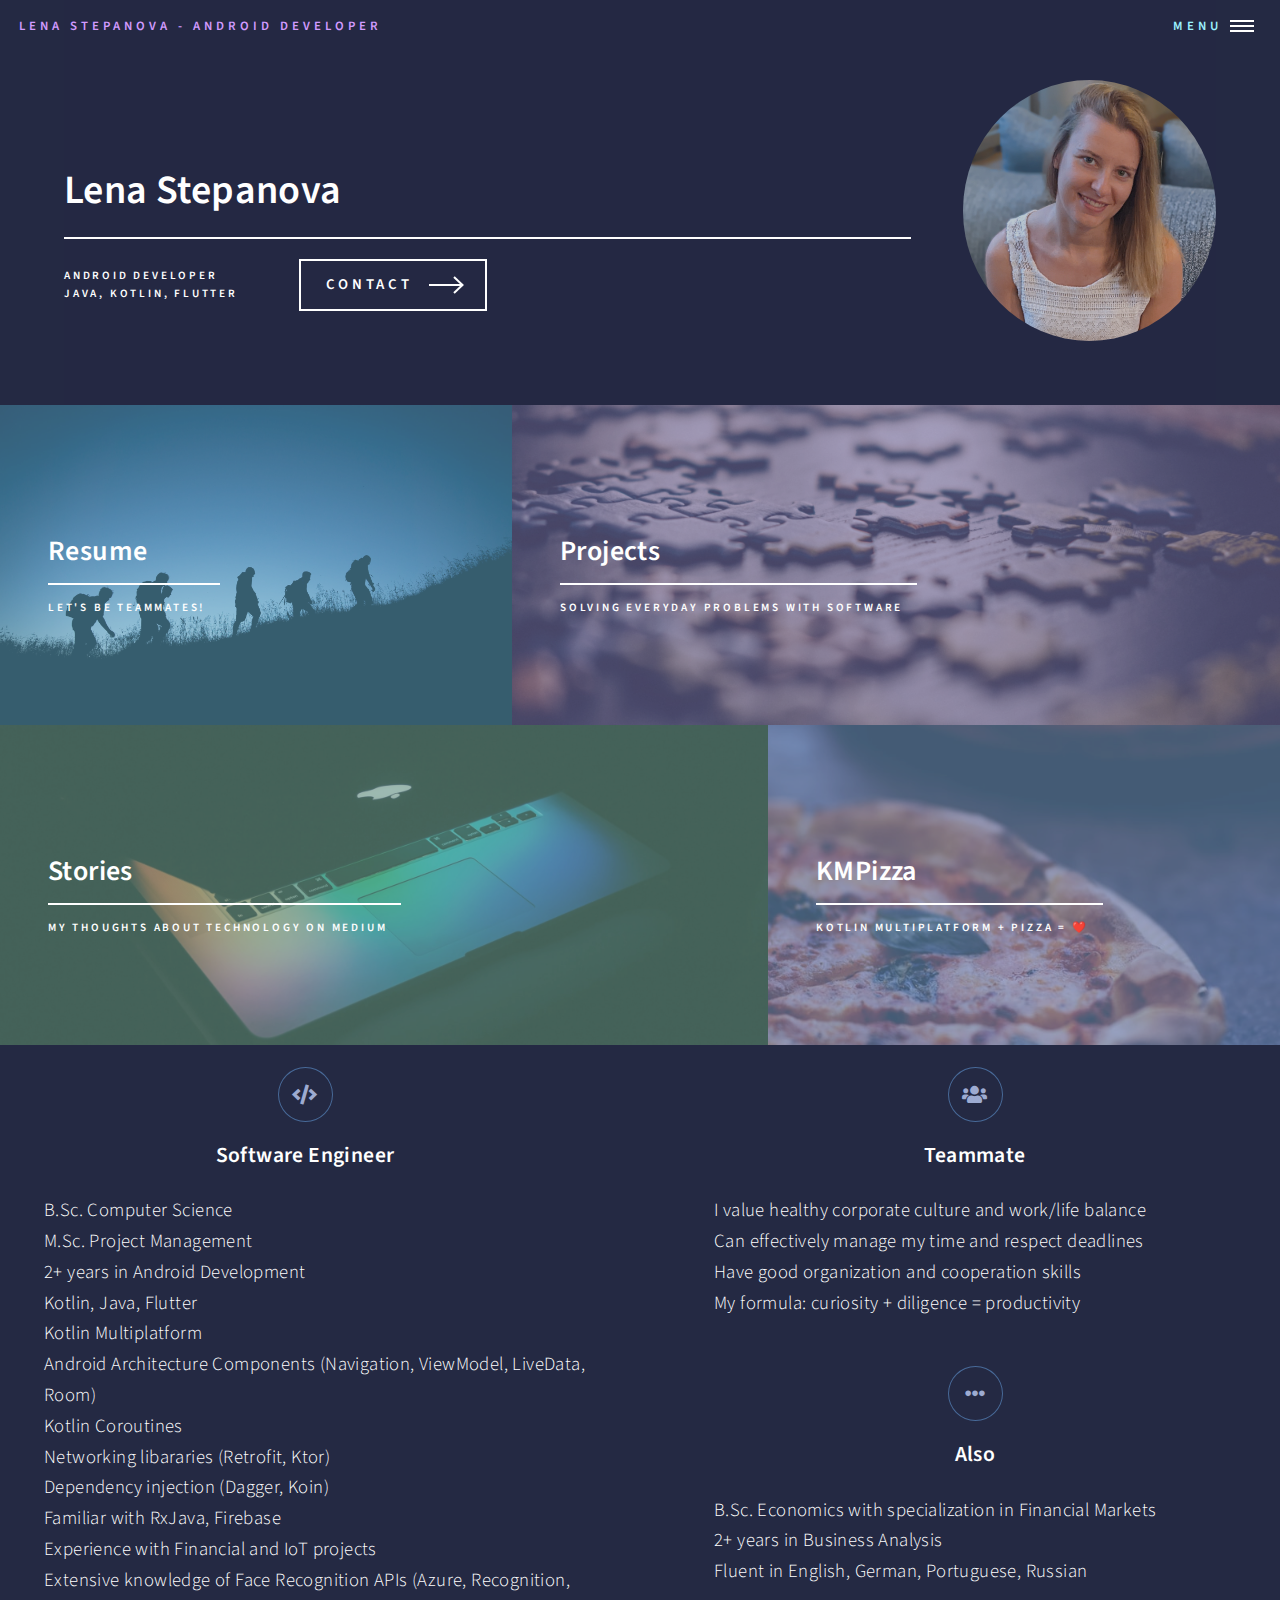
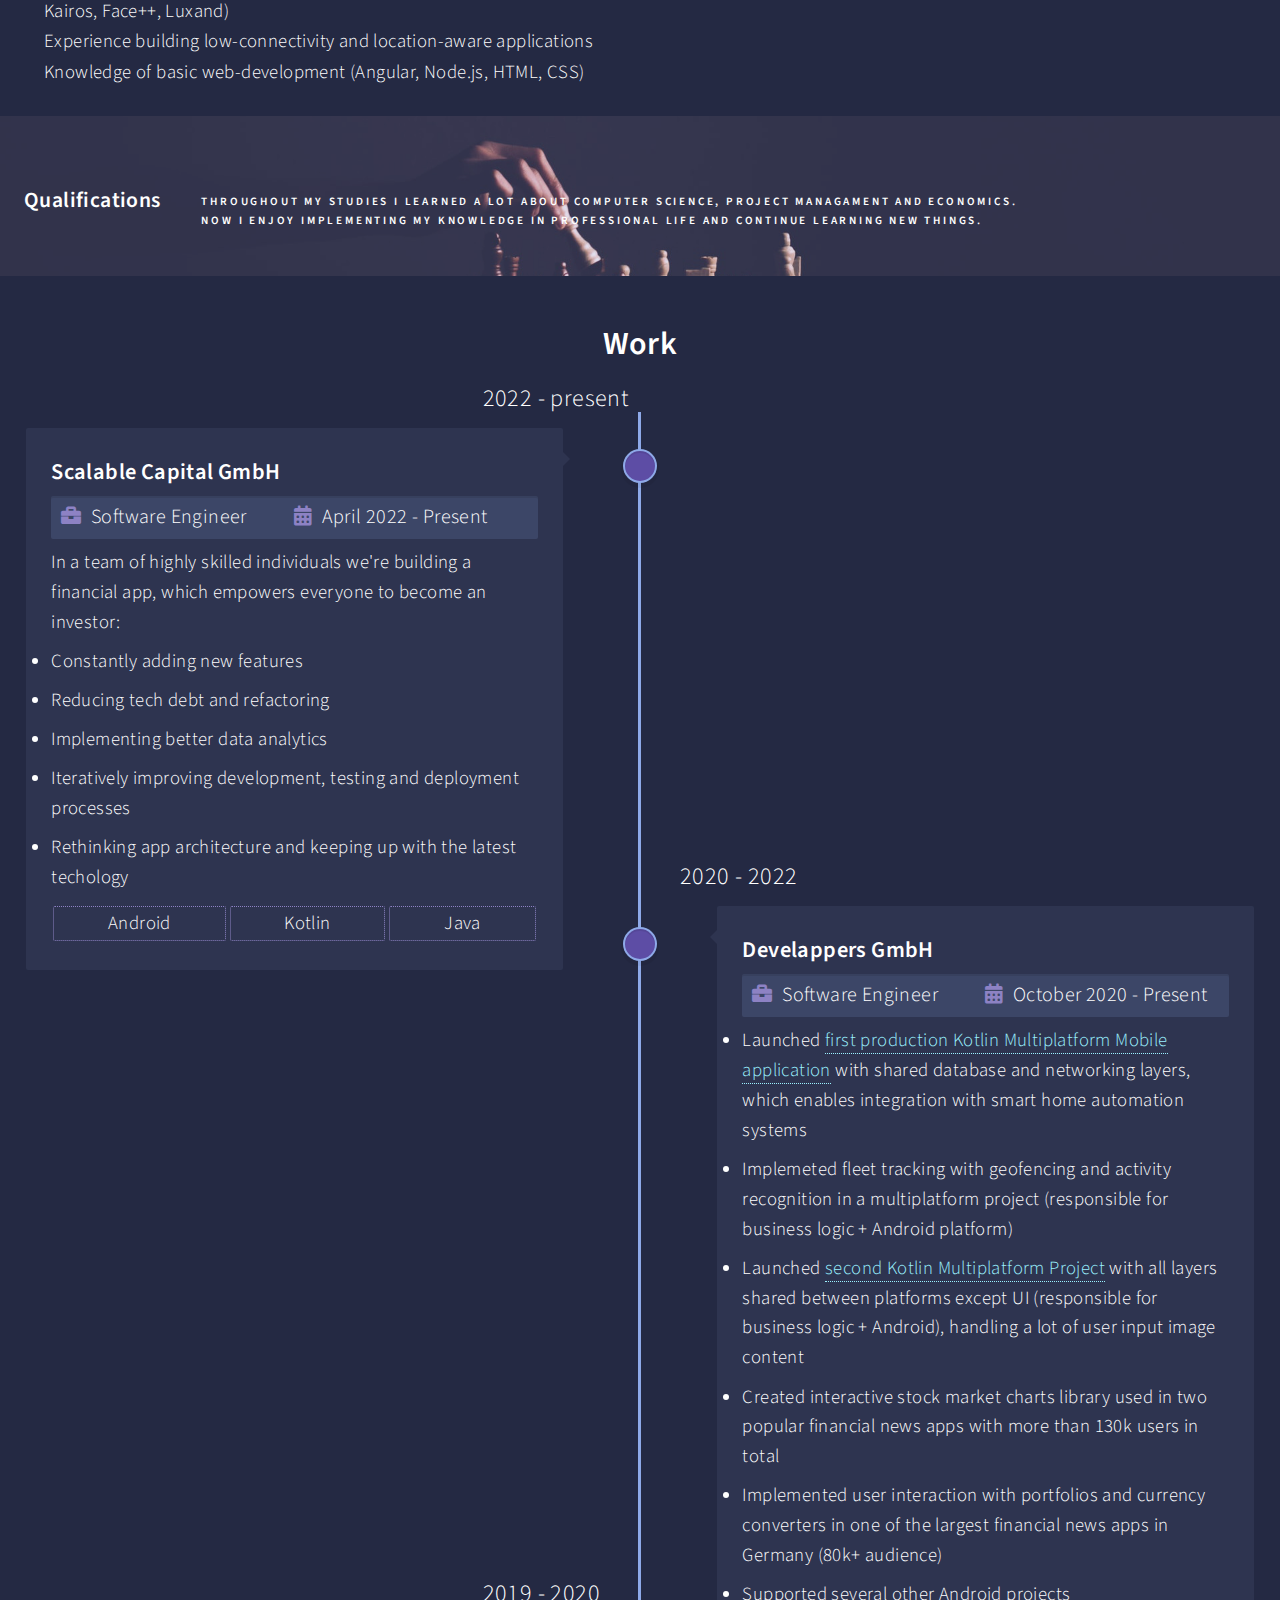
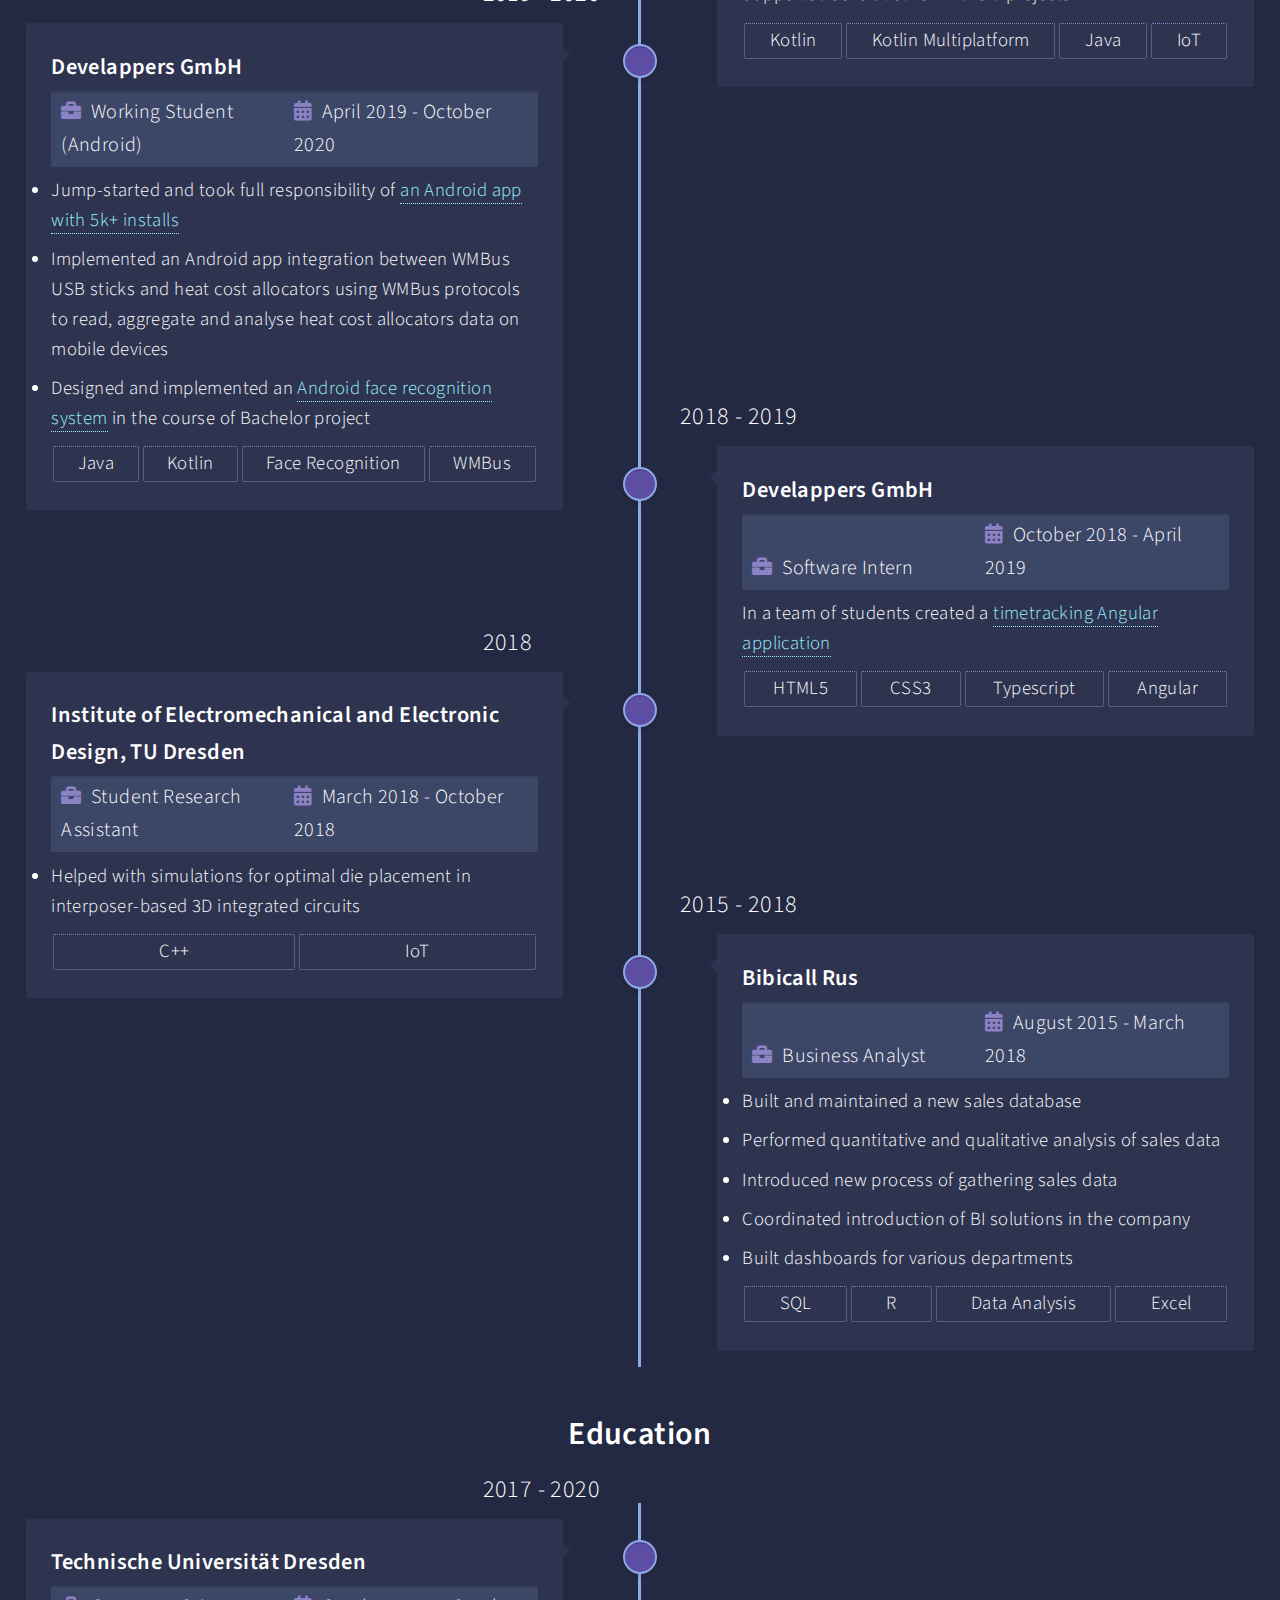
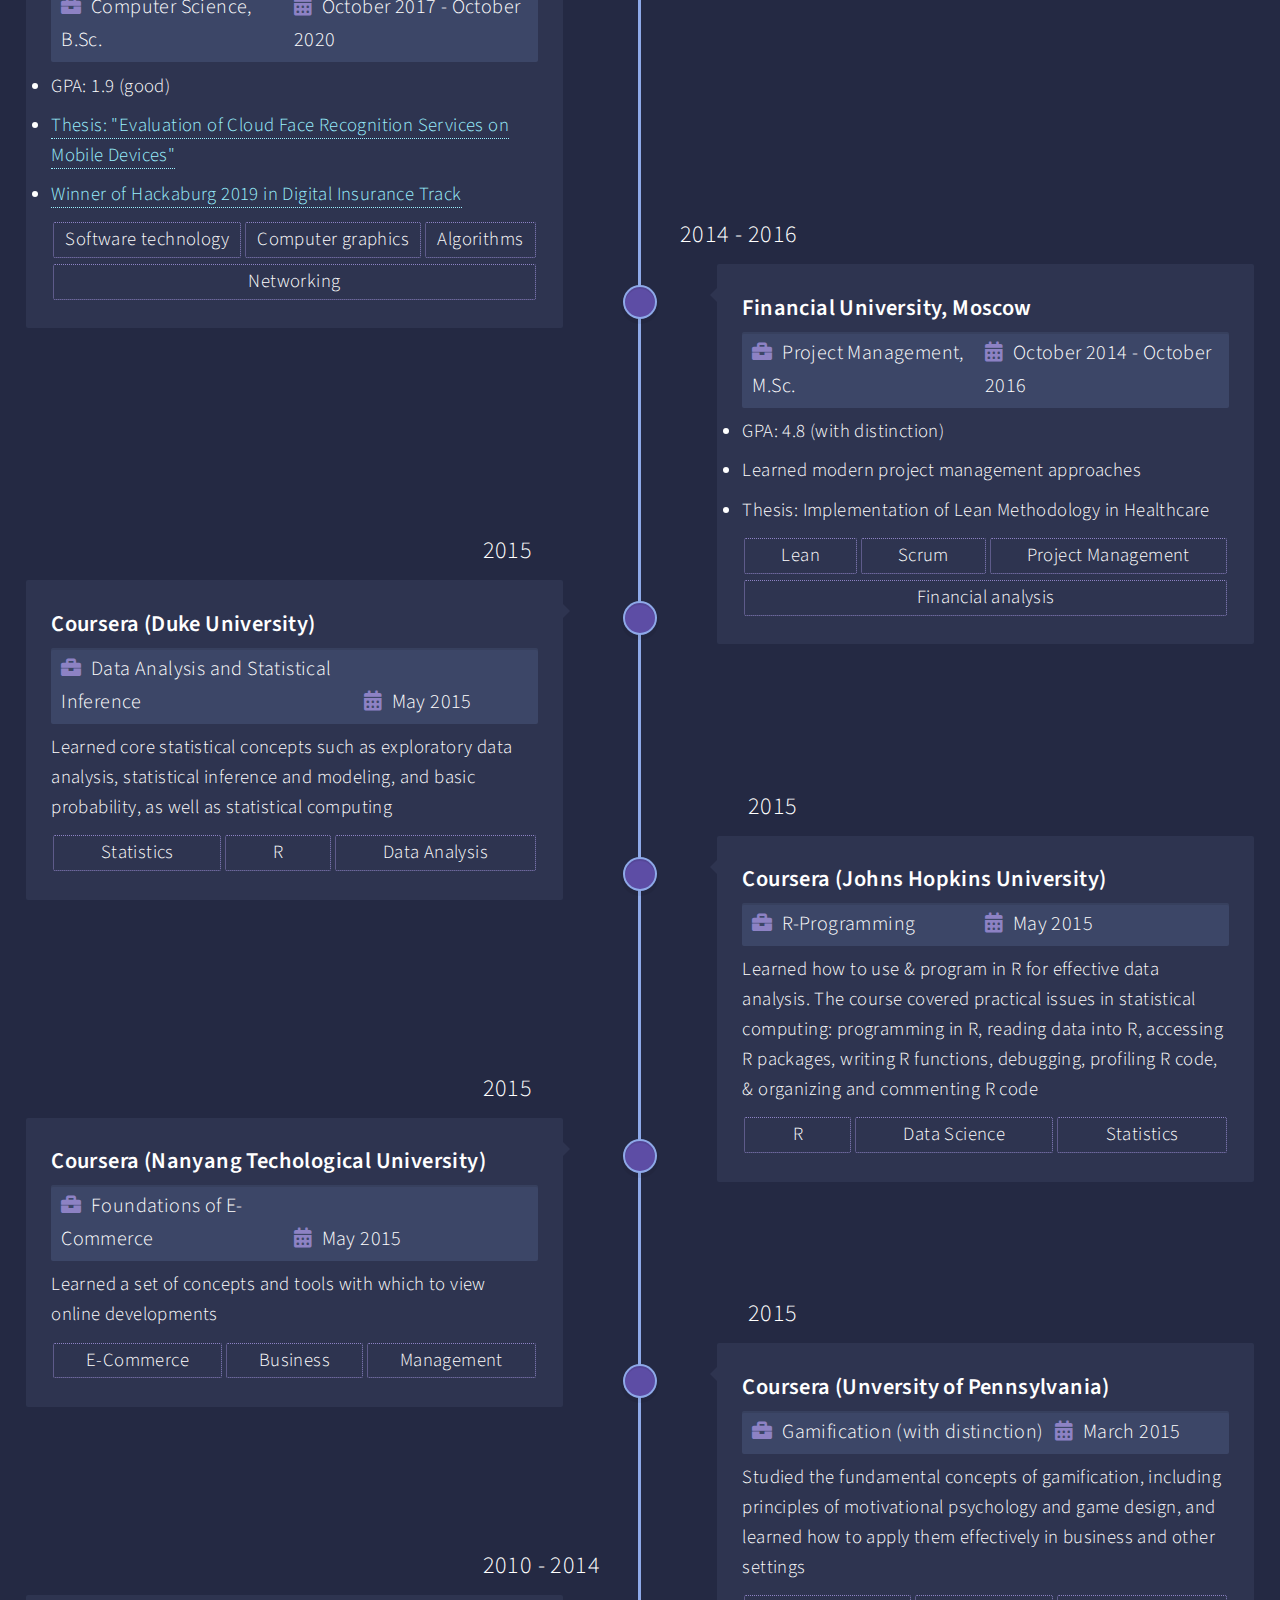
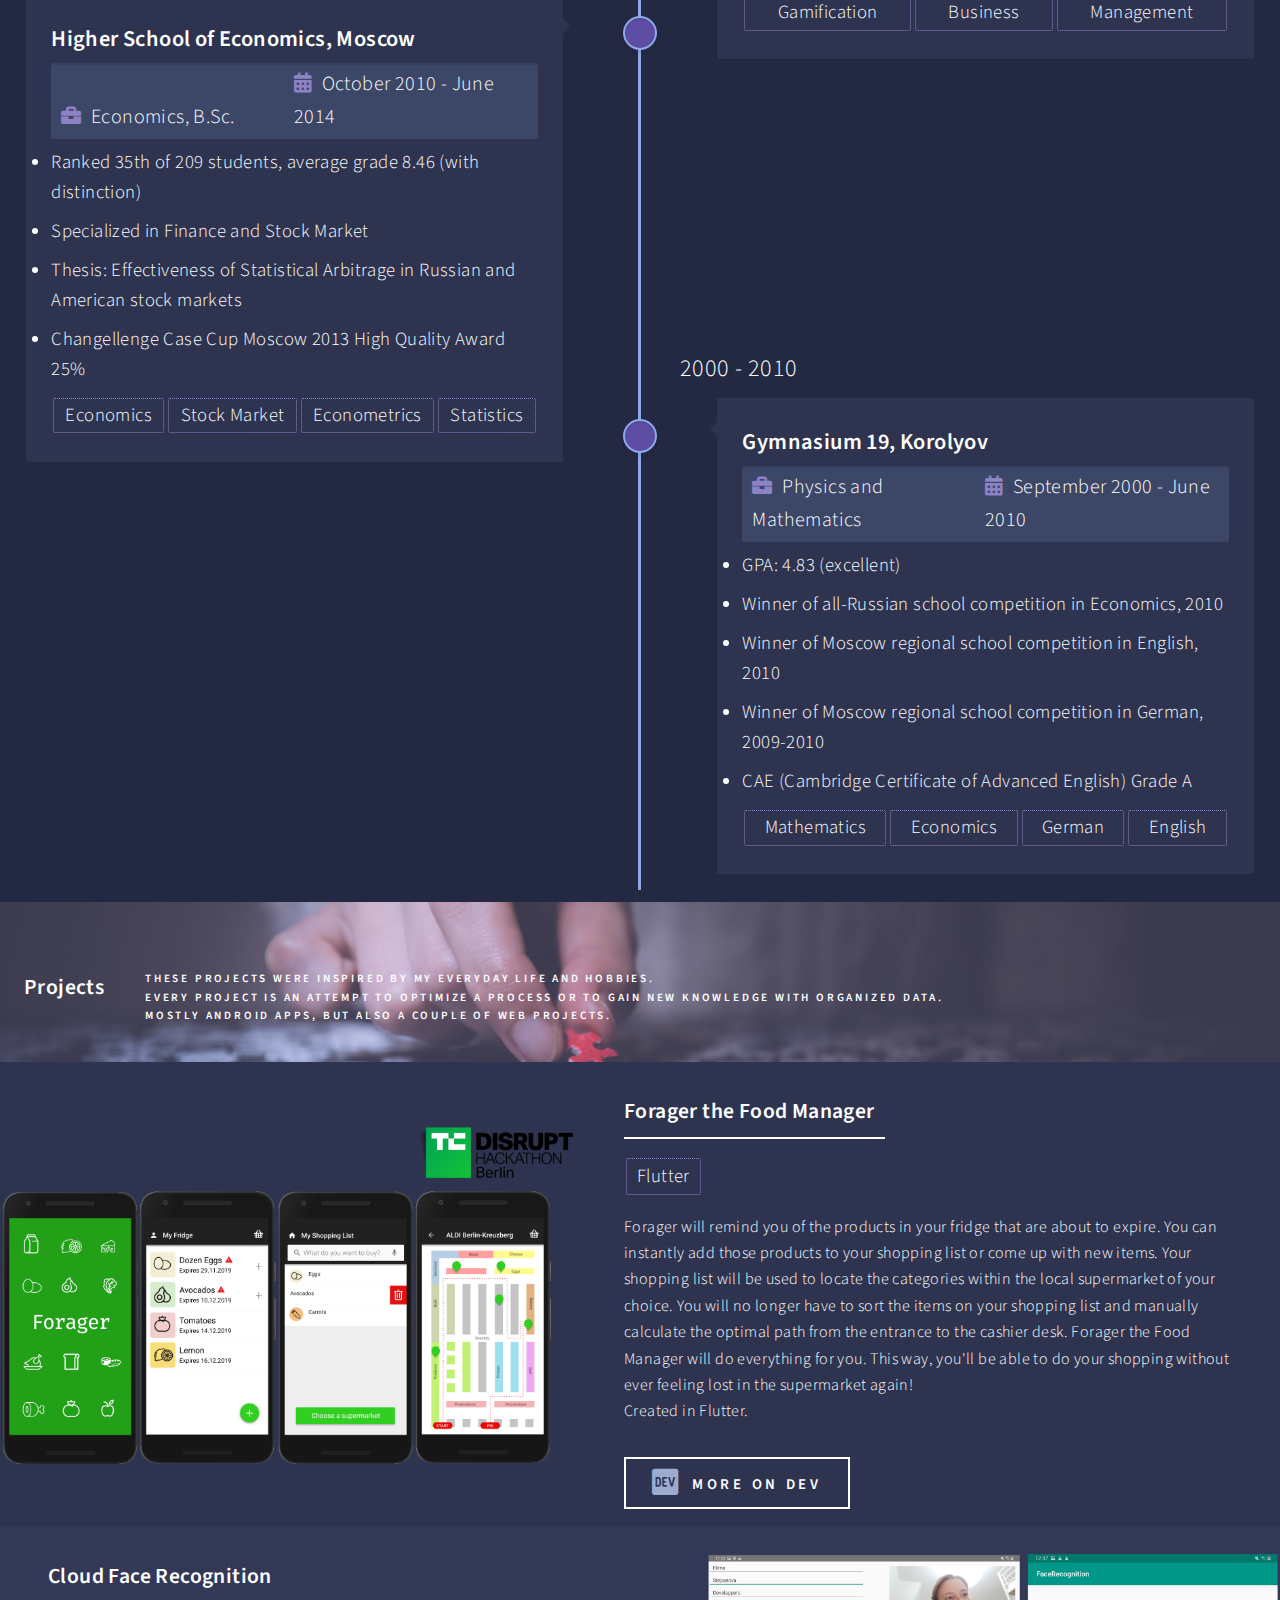
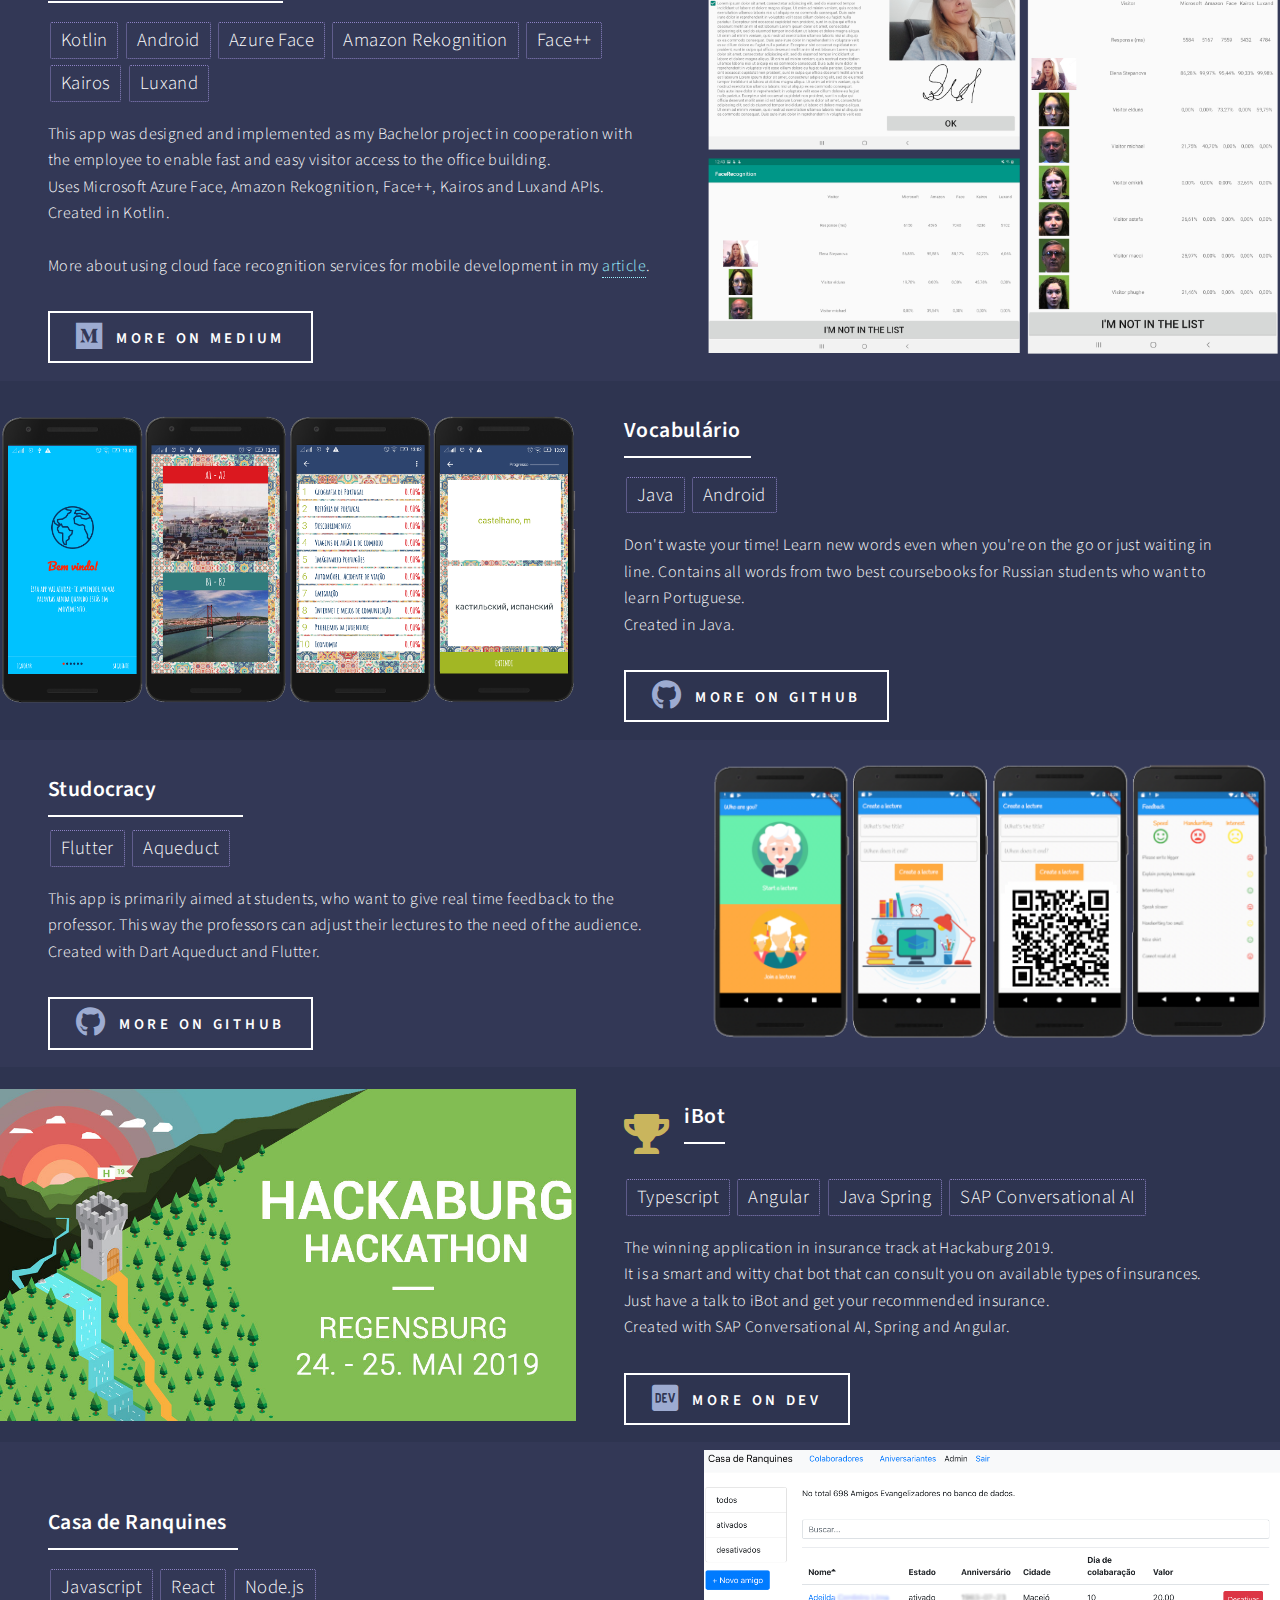
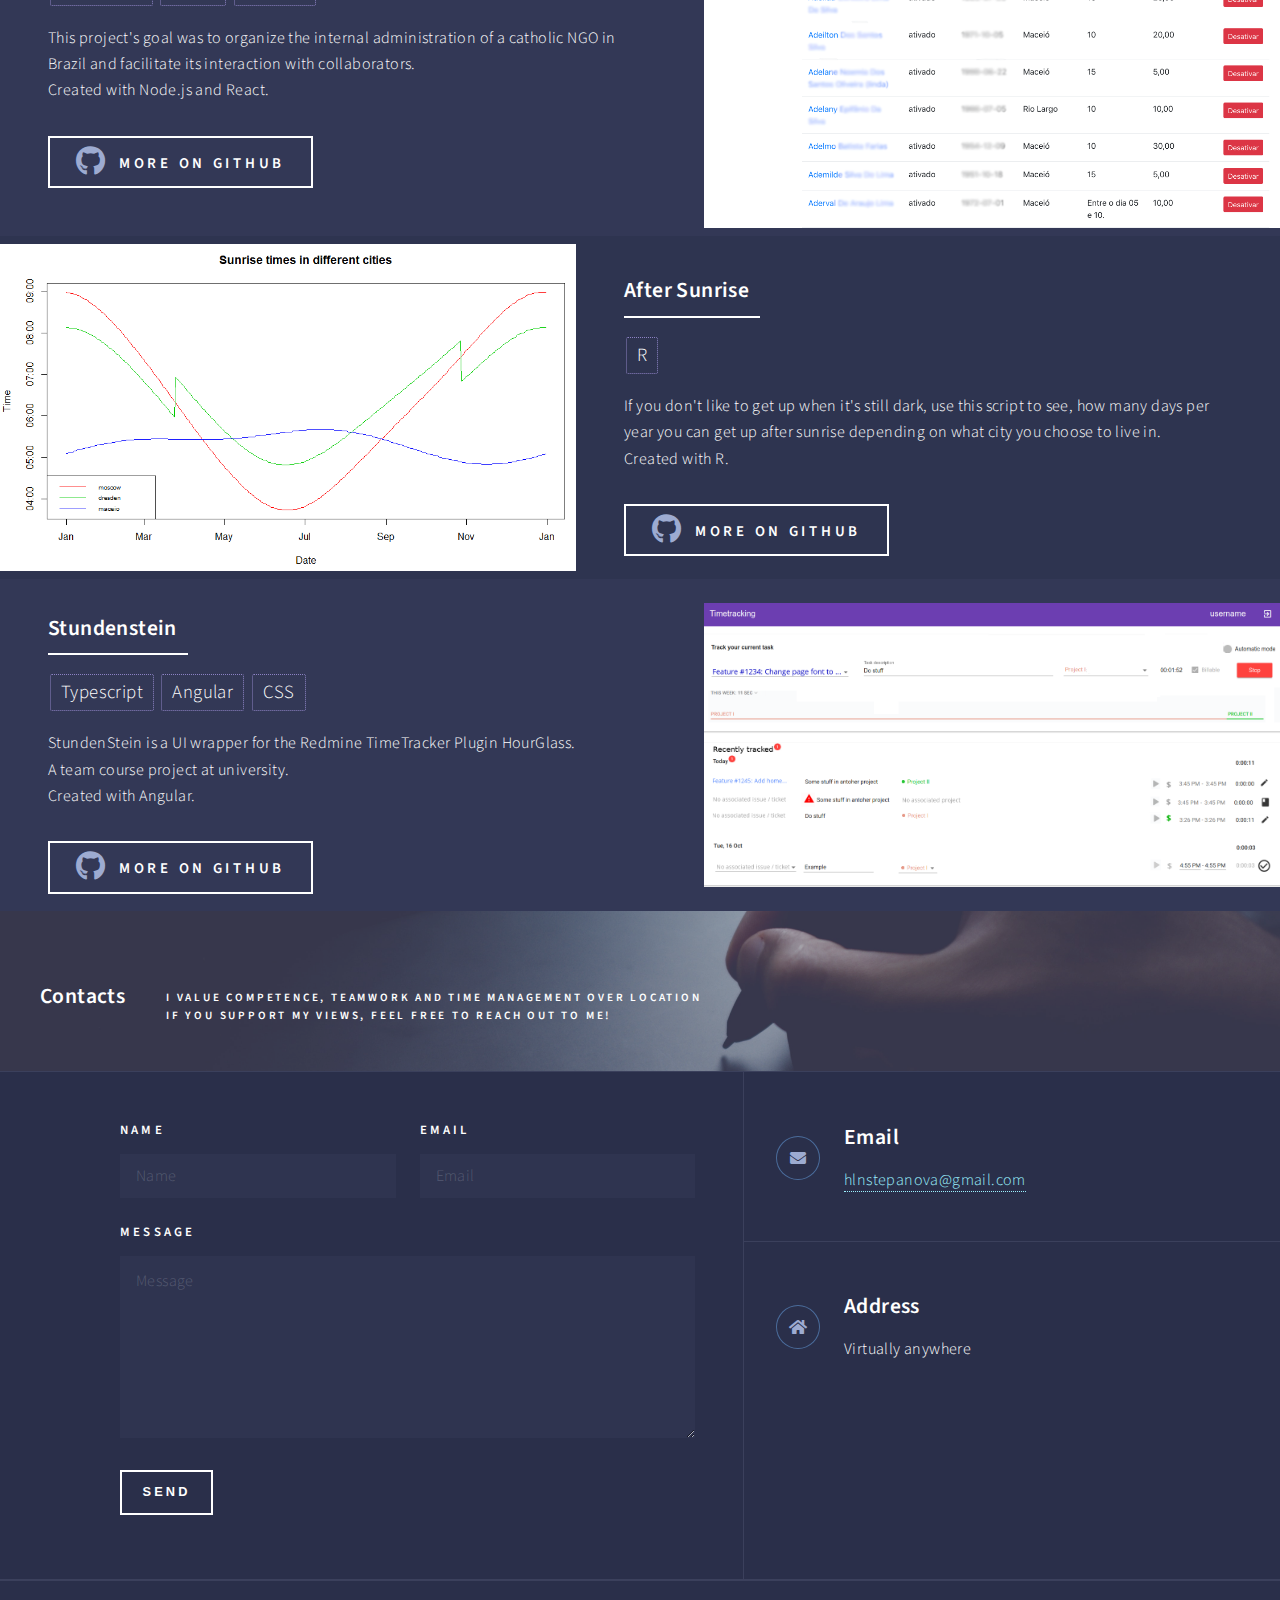
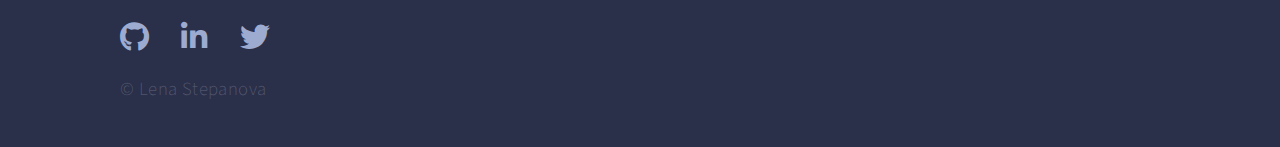
==== commit 69aeb66c: "update" ====
--- a/index.html
+++ b/index.html
@@ -71,7 +71,7 @@
 								</ul>
 							</div>
 						</div>
-						<img class="avatar" src="images/avatar.jpg" alt="" />
+						<img class="avatar" src="images/profile.png" alt="" />
 					</section> 
 			</div>
 					
@@ -212,6 +212,37 @@
 				</div>
 	
 				<div class="cd-timeline-content">
+					<h2>Scalable Capital GmbH</h2>
+			<div class="timeline-content-info">
+			  <span class="timeline-content-info-title">
+				<i class="fa fa-briefcase" color="#47D3E5" aria-hidden="true"></i>
+				Software Engineer
+			  </span>
+			  <span class="timeline-content-info-date">
+				<i class="fa fa-calendar-alt" aria-hidden="true"></i>
+				April 2022 - Present
+			  </span>
+			</div>
+				<p>In a team of highly skilled individuals we're building a financial app, which empowers everyone to become an investor:</p>
+				<li>Constantly adding new features</li>
+				<li>Reducing tech debt and refactoring</li>
+				<li>Implementing better data analytics</li>
+				<li>Iteratively improving development, testing and deployment processes</li>
+				<li>Rethinking app architecture and keeping up with the latest techology</li>
+			<ul class="content-skills">
+			<li>Android</li>
+			<li>Kotlin</li>
+			<li>Java</li>
+			</ul>
+			<span class="cd-date">2022 - present</span>
+				</div> <!-- cd-timeline-content -->
+			</div> <!-- cd-timeline-block -->
+
+			<div class="cd-timeline-block">
+				<div class="cd-timeline-img cd-picture">
+				</div>
+	
+				<div class="cd-timeline-content">
 					<h2>Develappers GmbH</h2>
 			<div class="timeline-content-info">
 			  <span class="timeline-content-info-title">
@@ -235,7 +266,7 @@
 			<li>Java</li>
 			<li>IoT</li>
 			</ul>
-			<span class="cd-date">2020 - present</span>
+			<span class="cd-date">2020 - 2022</span>
 				</div> <!-- cd-timeline-content -->
 			</div> <!-- cd-timeline-block -->
 	
@@ -695,7 +726,7 @@
 					</p>
 				</p>
 					<ul class="actions">
-						<li><a href="vocabulario.html" class="button"><span class ="span-more"><i class="icon brands alt fa-github"></i>More on Github</span></a></li>
+						<li><a href="https://github.com/hlnstepanova/vocabulario" class="button"><span class ="span-more"><i class="icon brands alt fa-github"></i>More on Github</span></a></li>
 					</ul>
 				</div>
 			</div>
@@ -718,7 +749,7 @@
 						Created with Dart Aqueduct and Flutter.
 					</p>
 					<ul class="actions">
-						<li><a href="studocracy.html" class="button"><span class ="span-more"><i class="icon brands alt fa-github"></i>More on Github</span></a></li>
+						<li><a href="https://github.com/hlnstepanova/studocracy" class="button"><span class ="span-more"><i class="icon brands alt fa-github"></i>More on Github</span></a></li>
 					</ul>
 				</div>
 			</div>
@@ -770,7 +801,7 @@
 						Created with Node.js and React.
 					</p>
 					<ul class="actions">
-						<li><a href="casaderanquines.html" class="button"><span class ="span-more"><i class="icon brands alt fa-github"></i>More on Github</span></a></li>
+						<li><a href="https://github.com/hlnstepanova/casa-de-ranquines" class="button"><span class ="span-more"><i class="icon brands alt fa-github"></i>More on Github</span></a></li>
 					</ul>
 				</div>
 				</div>
@@ -793,7 +824,7 @@
 								Created with R.
 							</p>
 							<ul class="actions">
-								<li><a href="aftersunrise.html" class="button"><span class ="span-more"><i class="icon brands alt fa-github"></i>More on Github</span></a></li>
+								<li><a href="https://github.com/hlnstepanova/after-sunrise" class="button"><span class ="span-more"><i class="icon brands alt fa-github"></i>More on Github</span></a></li>
 							</ul>
 						</div>
 					</div>
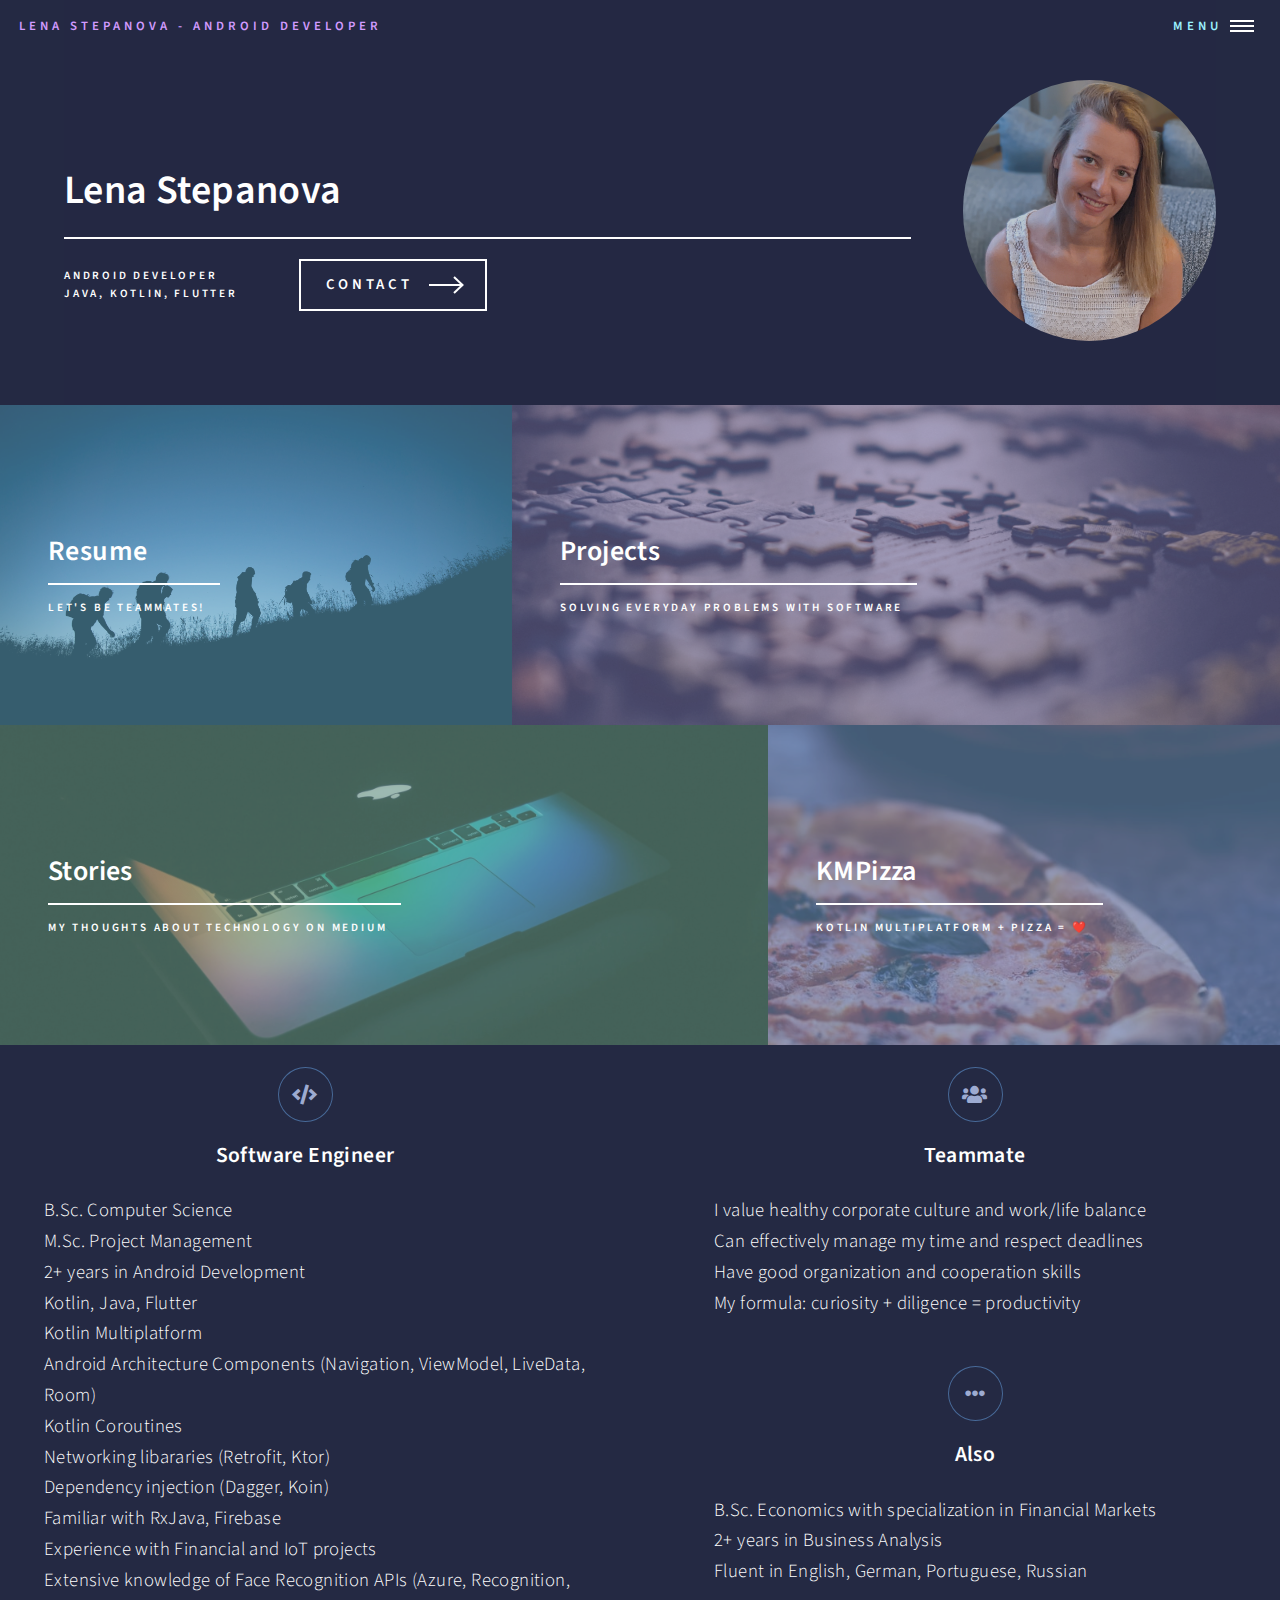
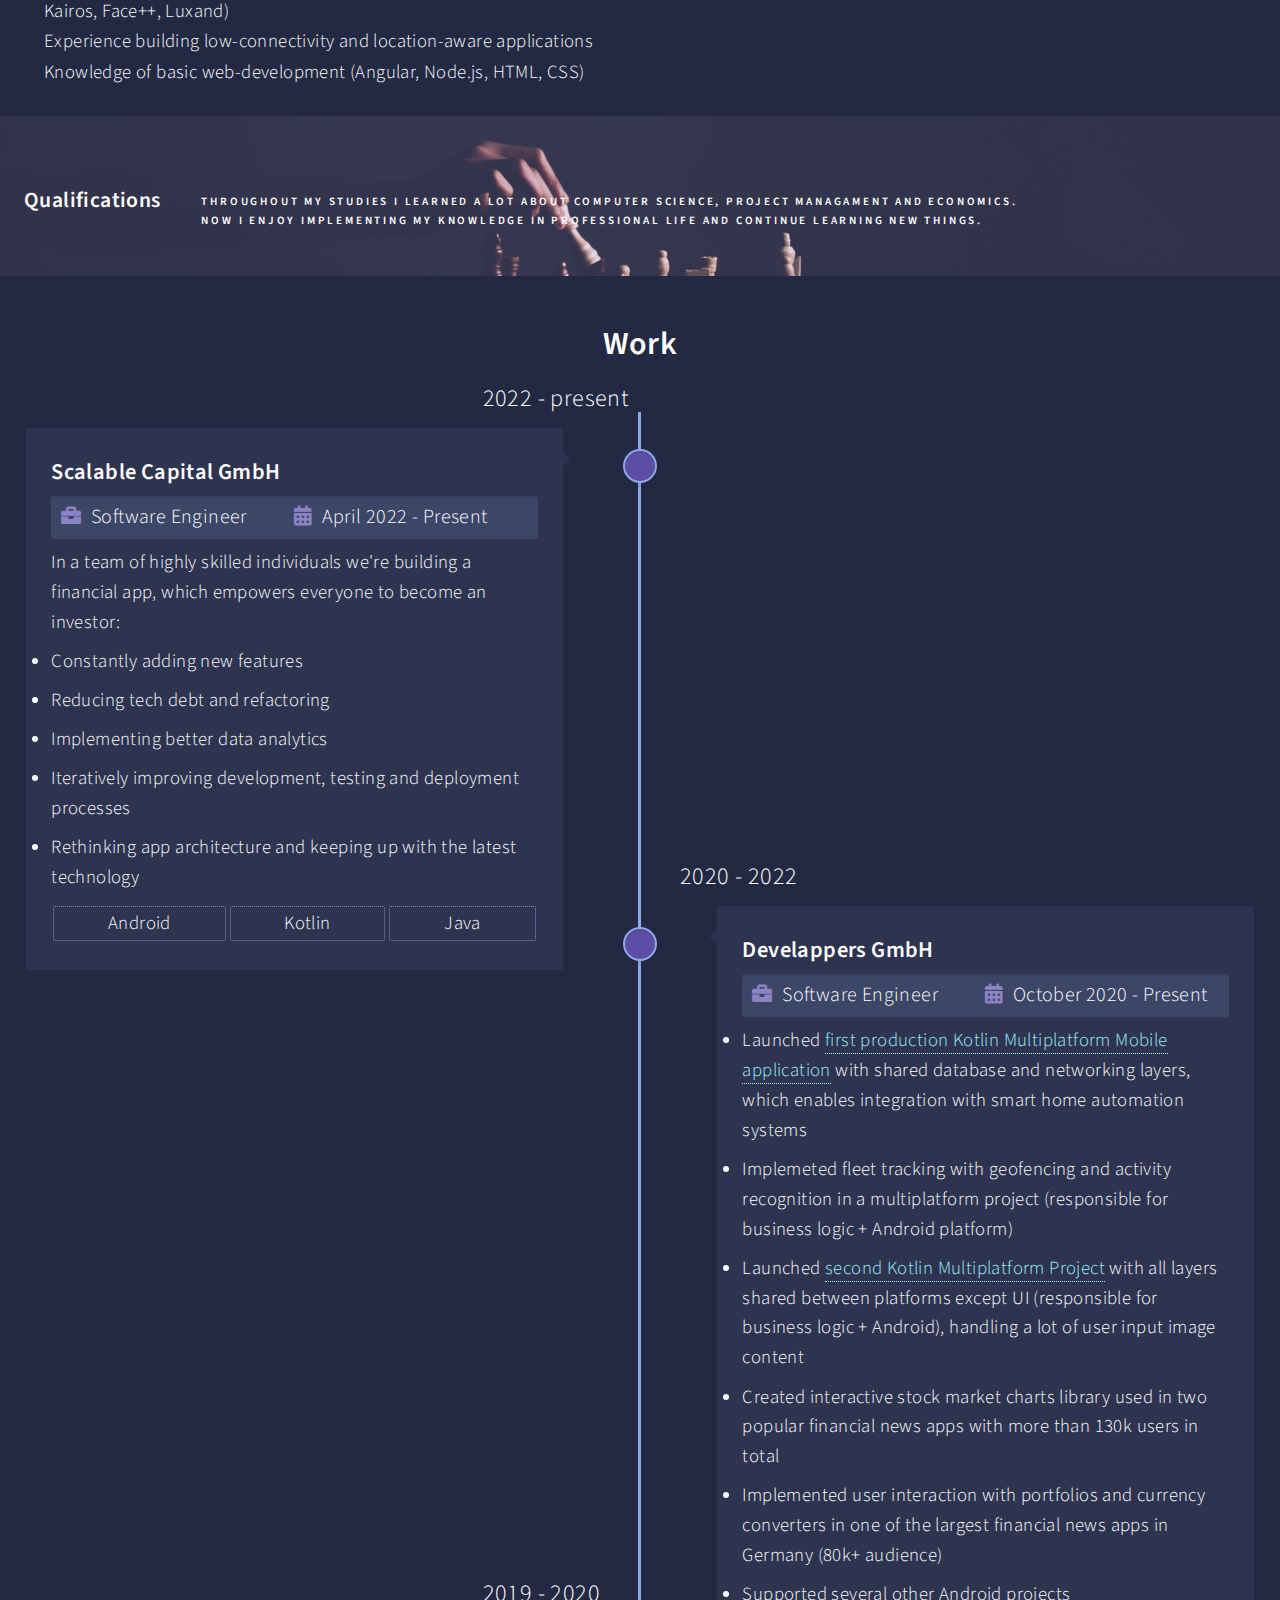
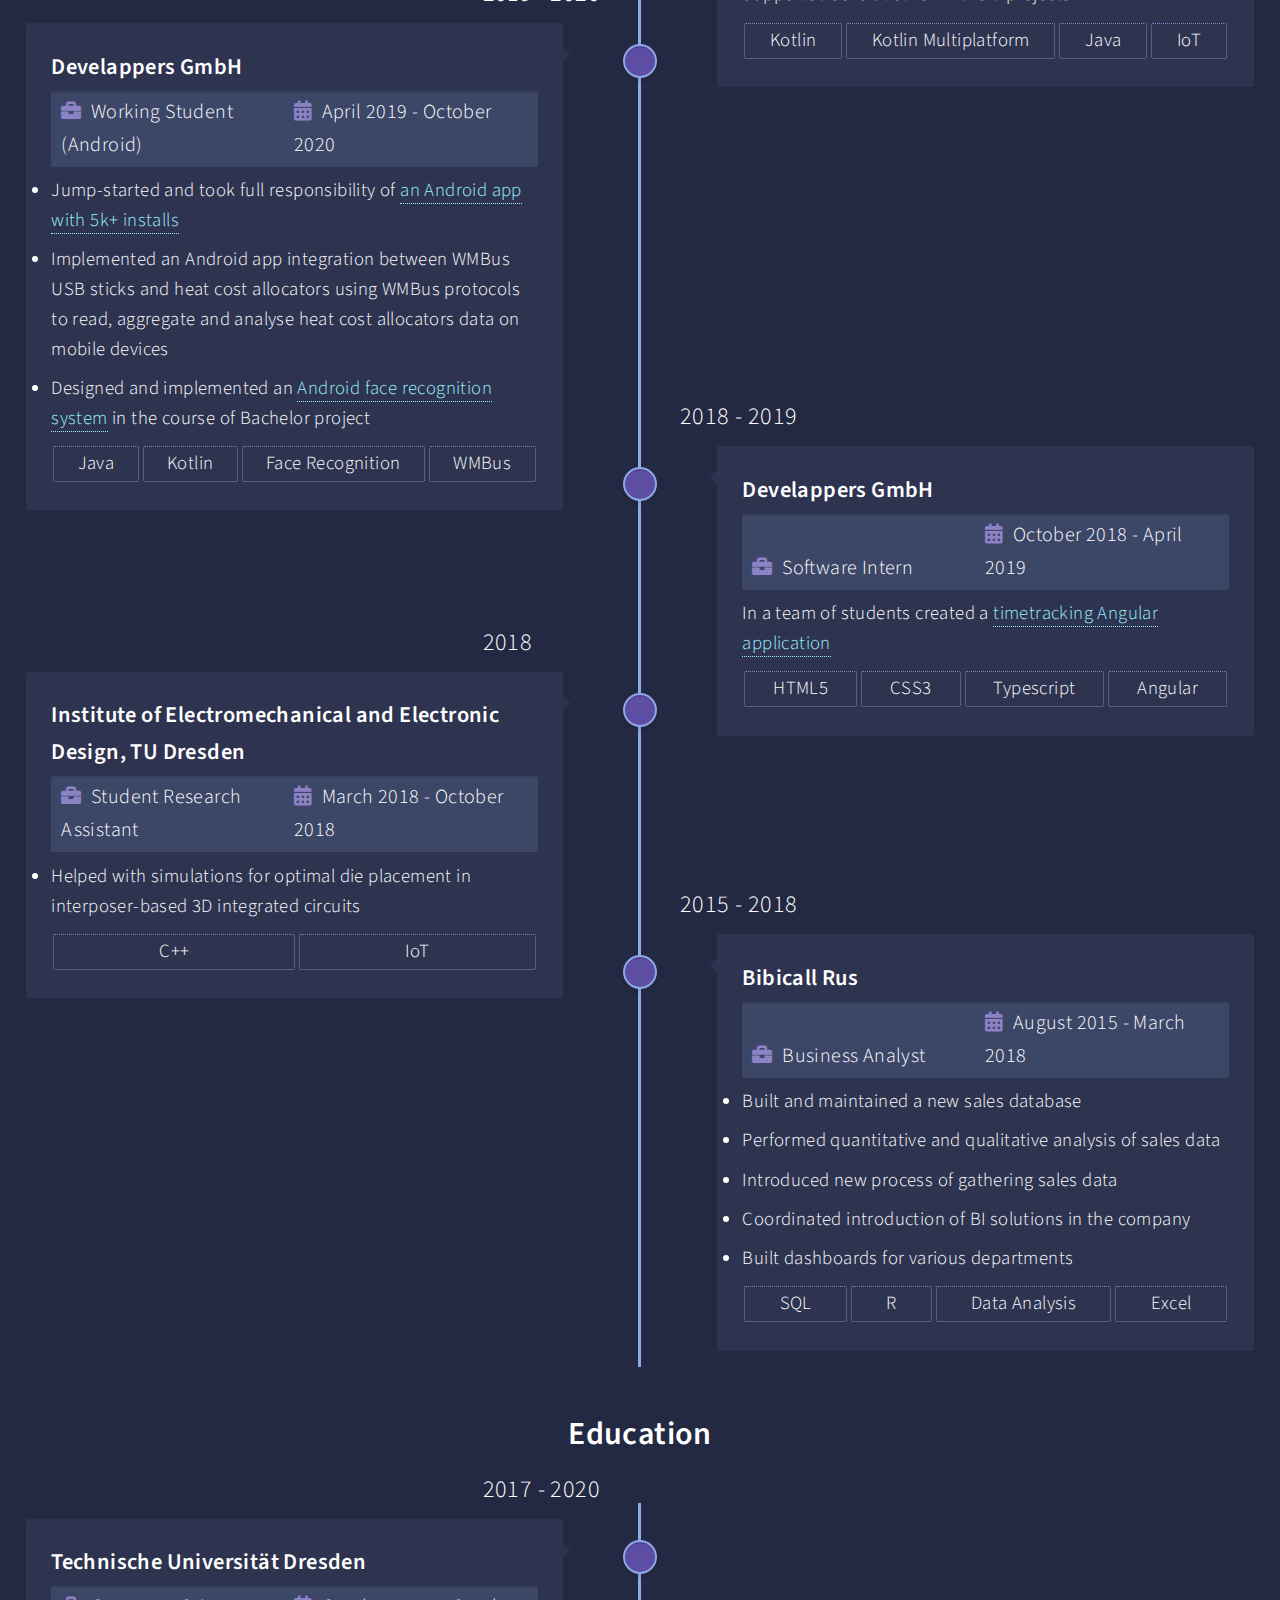
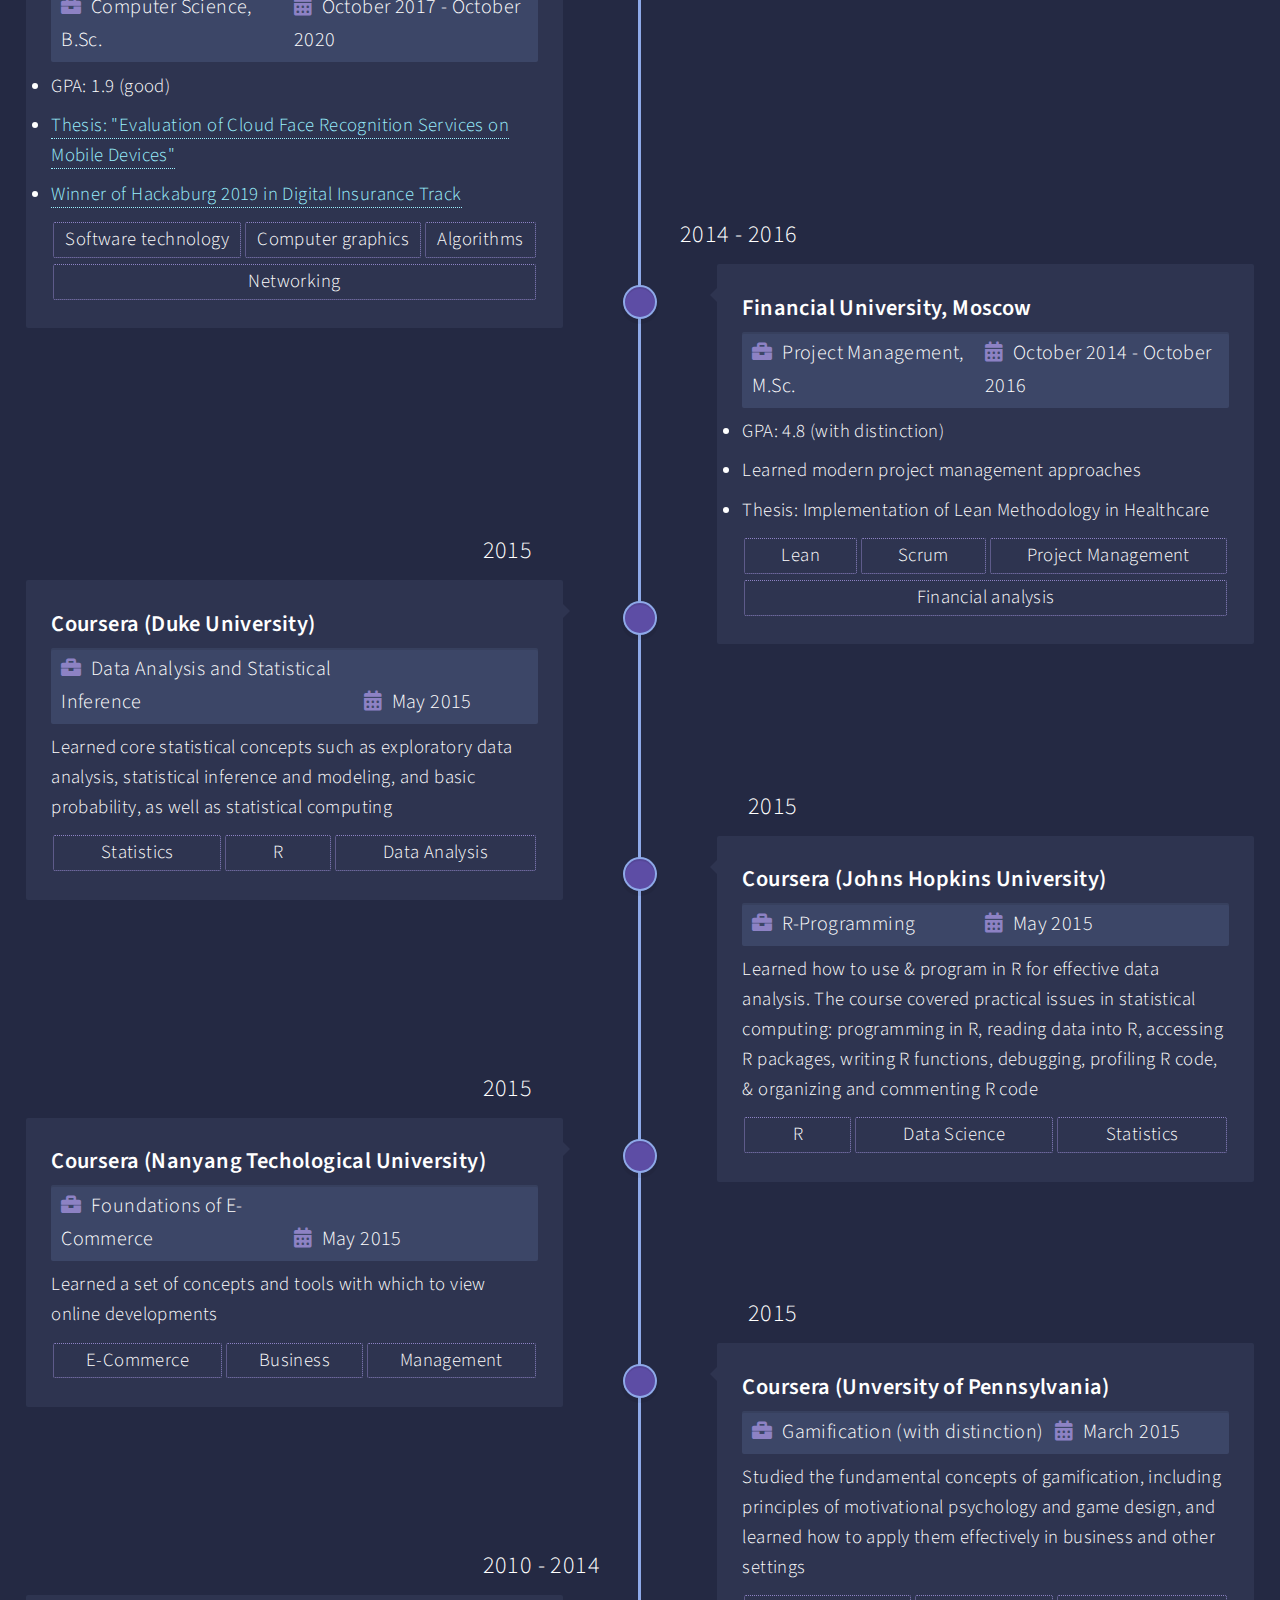
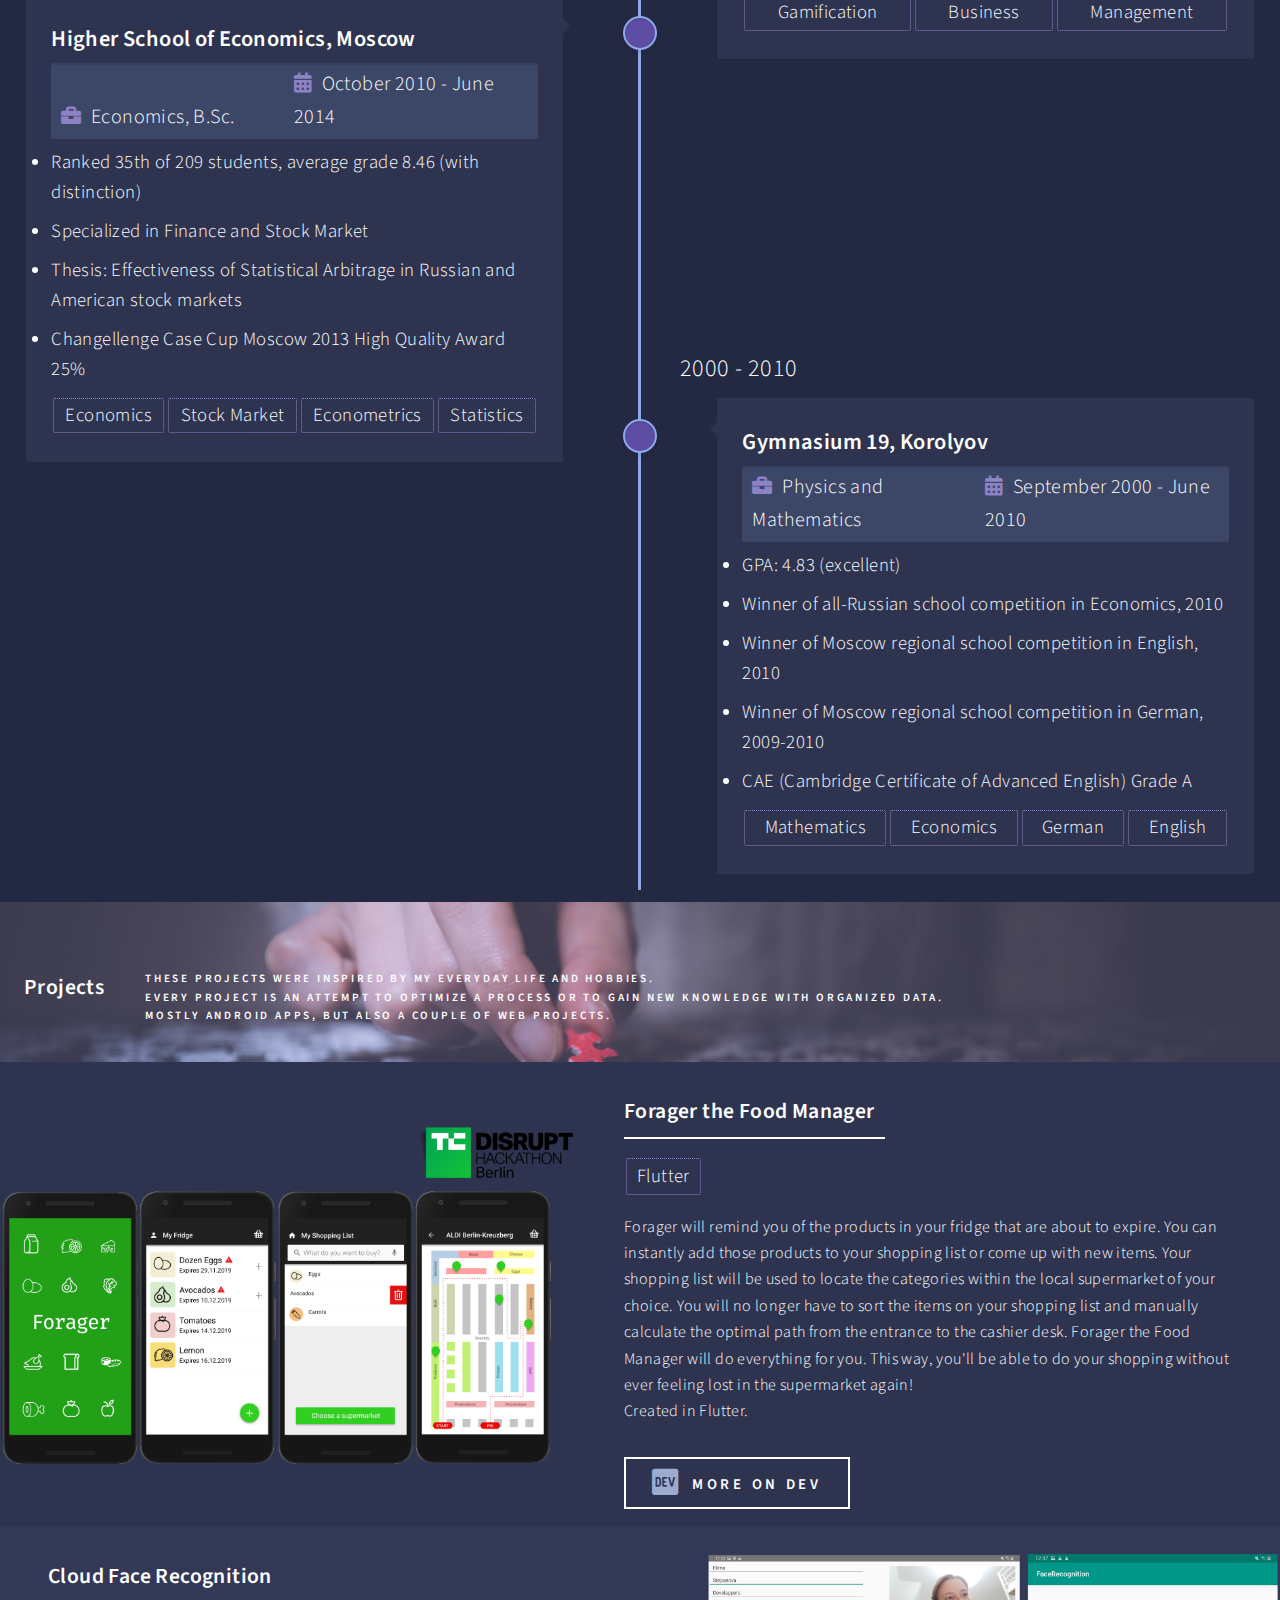
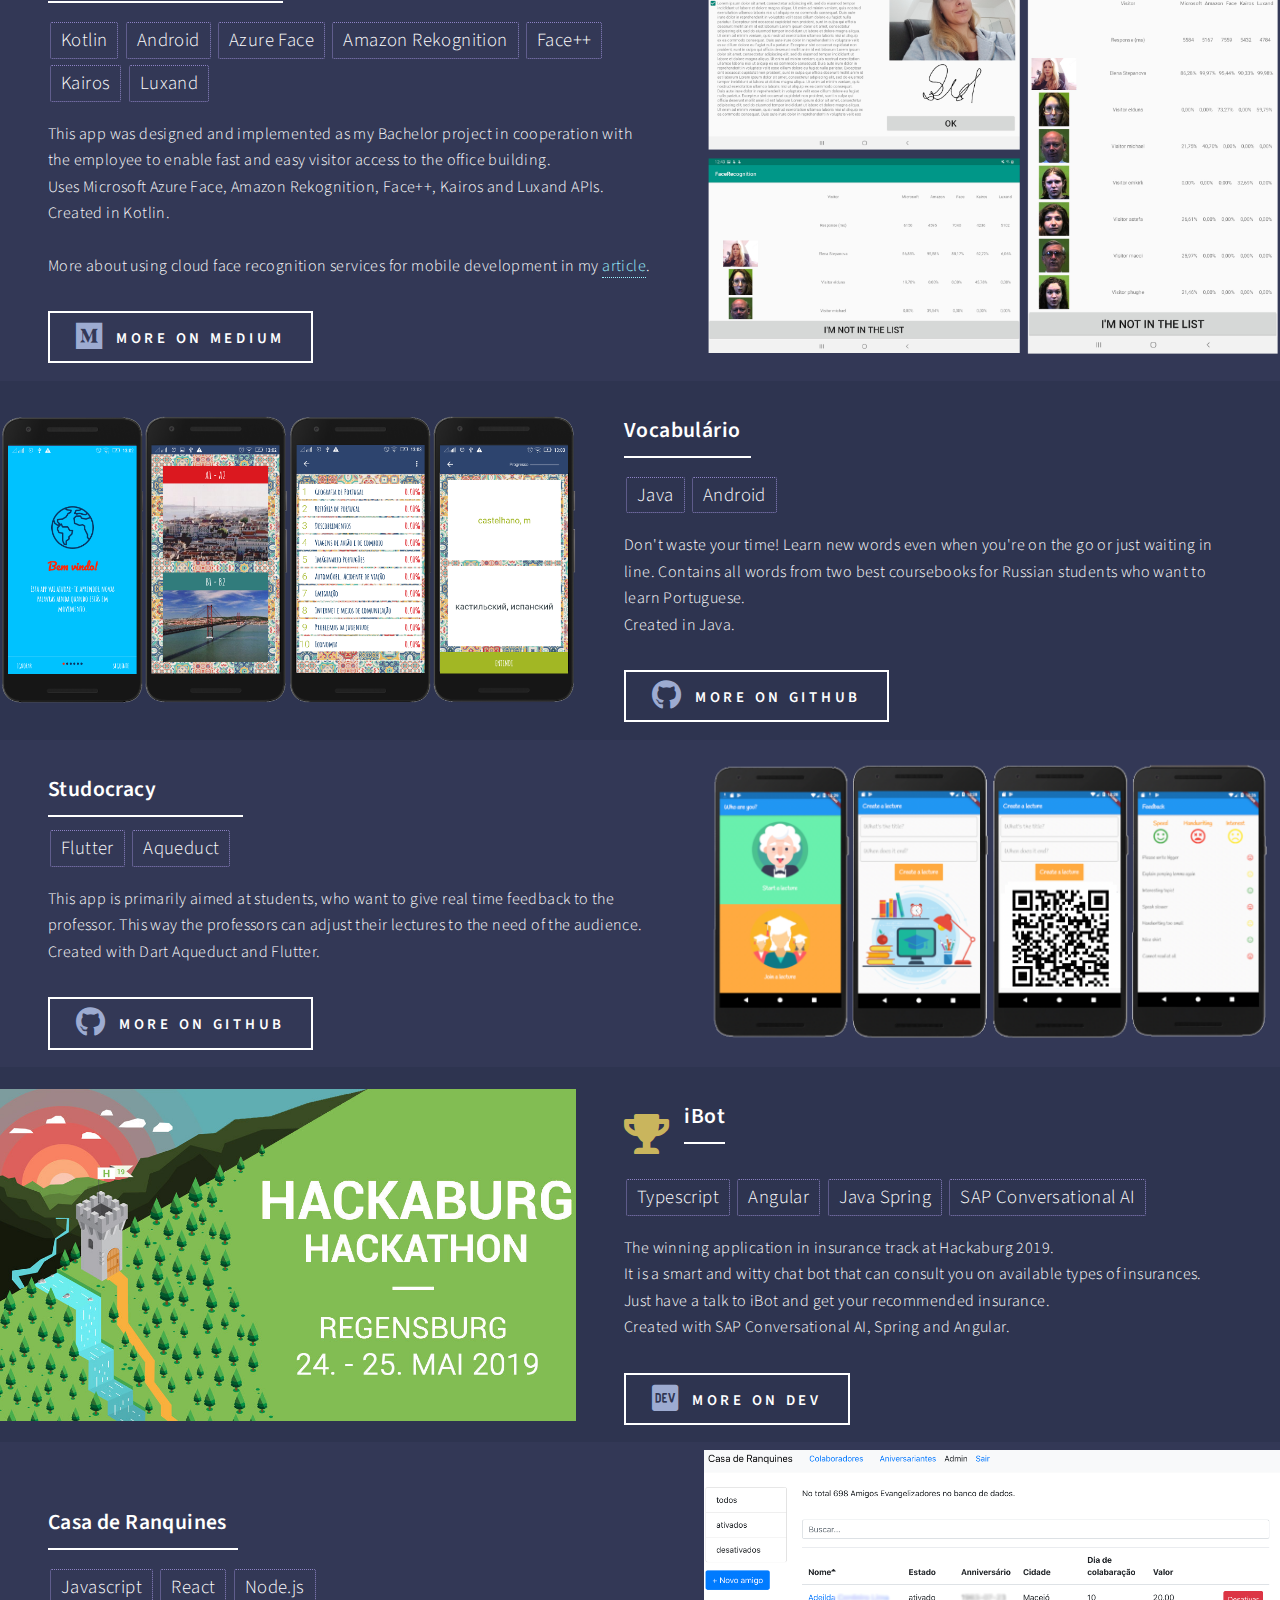
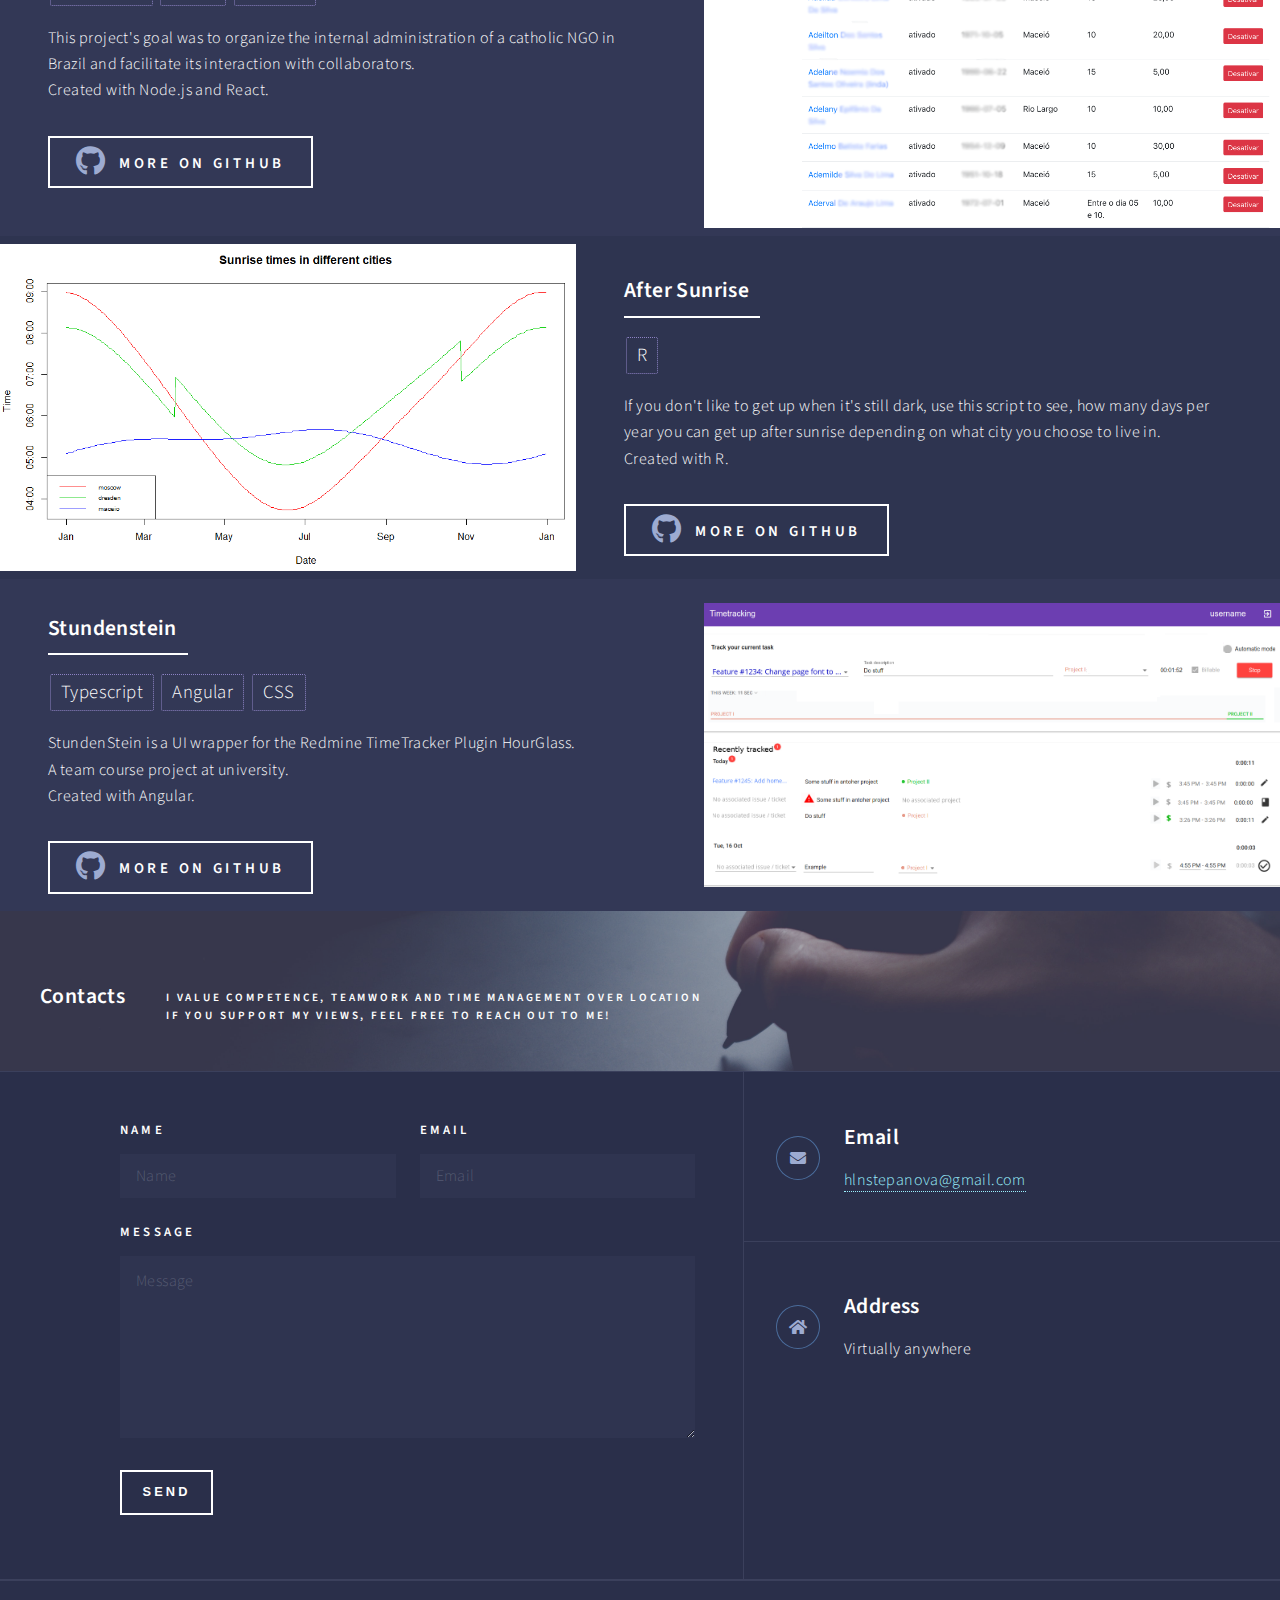
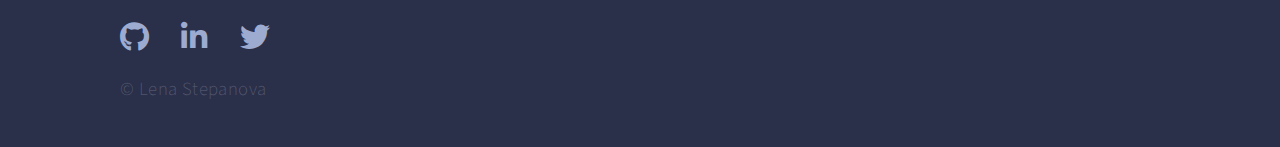
==== commit 79bc4d48: "typo" ====
--- a/index.html
+++ b/index.html
@@ -228,7 +228,7 @@
 				<li>Reducing tech debt and refactoring</li>
 				<li>Implementing better data analytics</li>
 				<li>Iteratively improving development, testing and deployment processes</li>
-				<li>Rethinking app architecture and keeping up with the latest techology</li>
+				<li>Rethinking app architecture and keeping up with the latest technology</li>
 			<ul class="content-skills">
 			<li>Android</li>
 			<li>Kotlin</li>
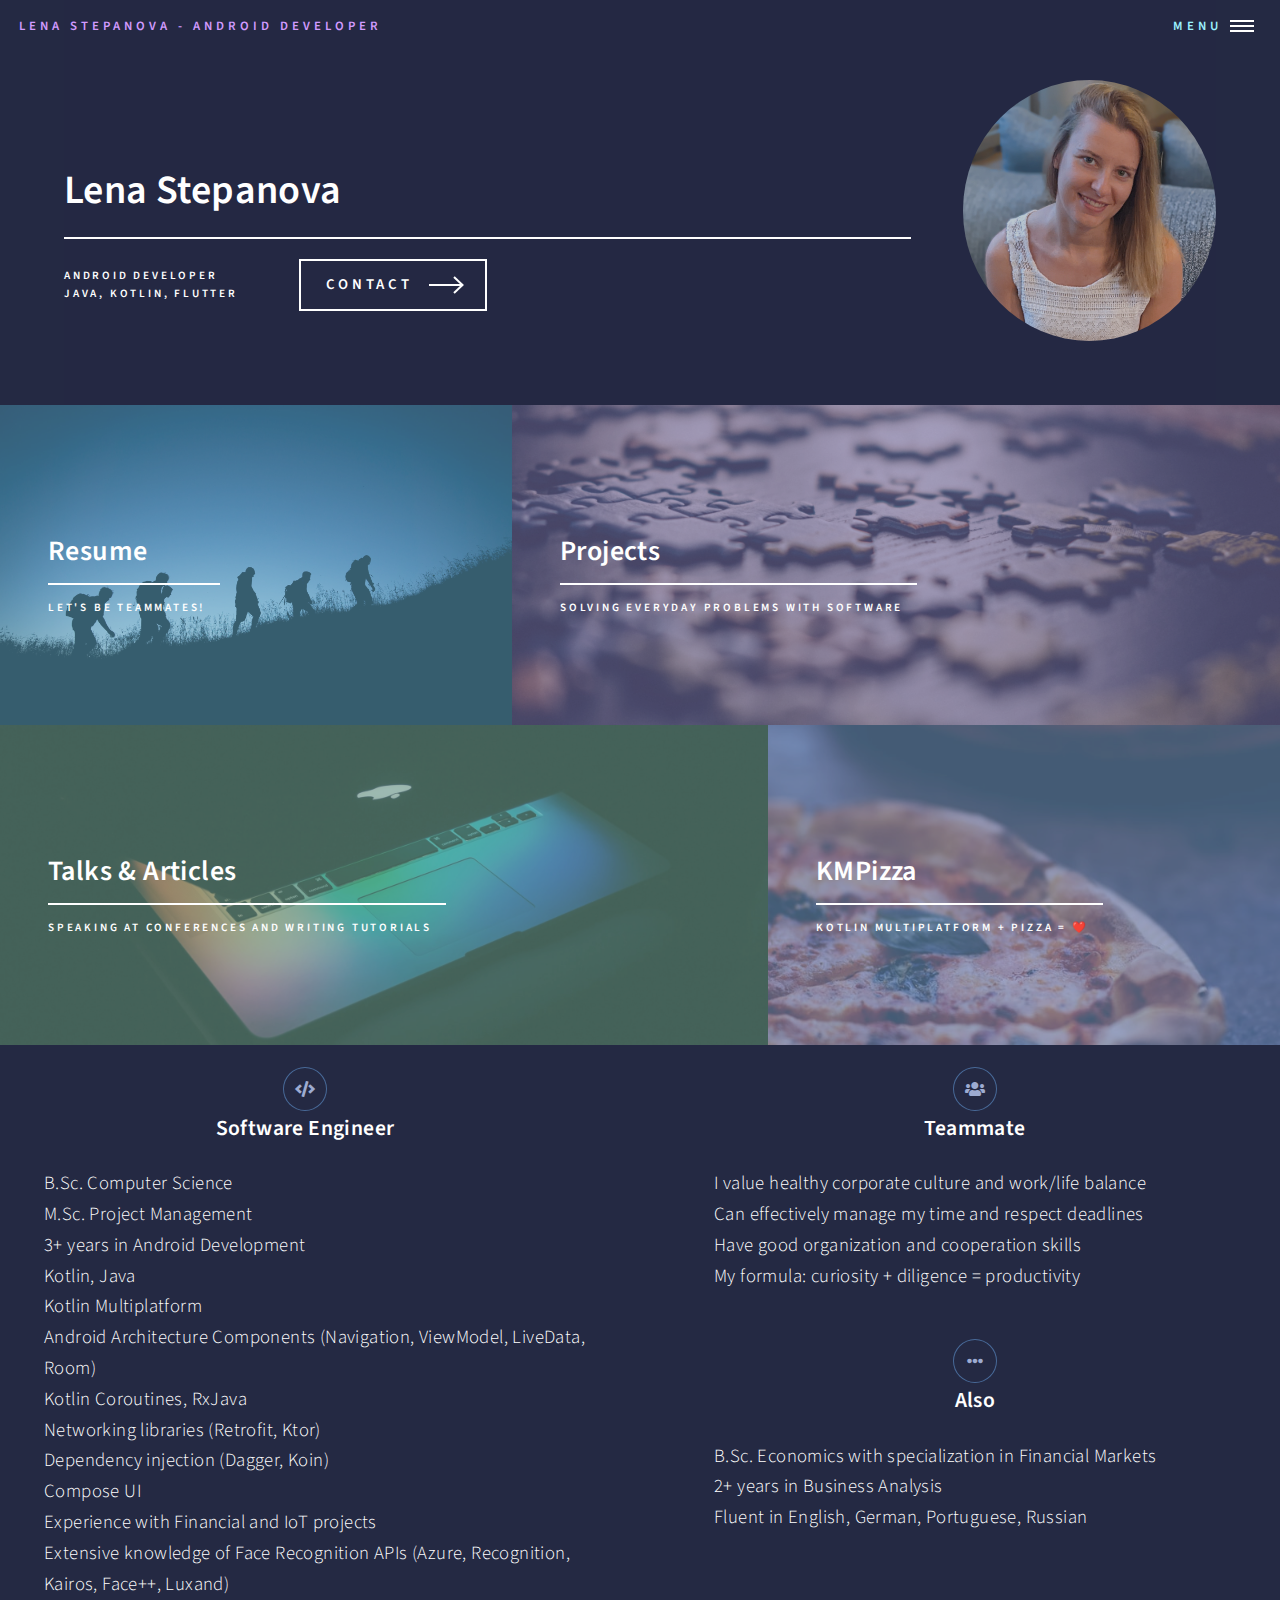
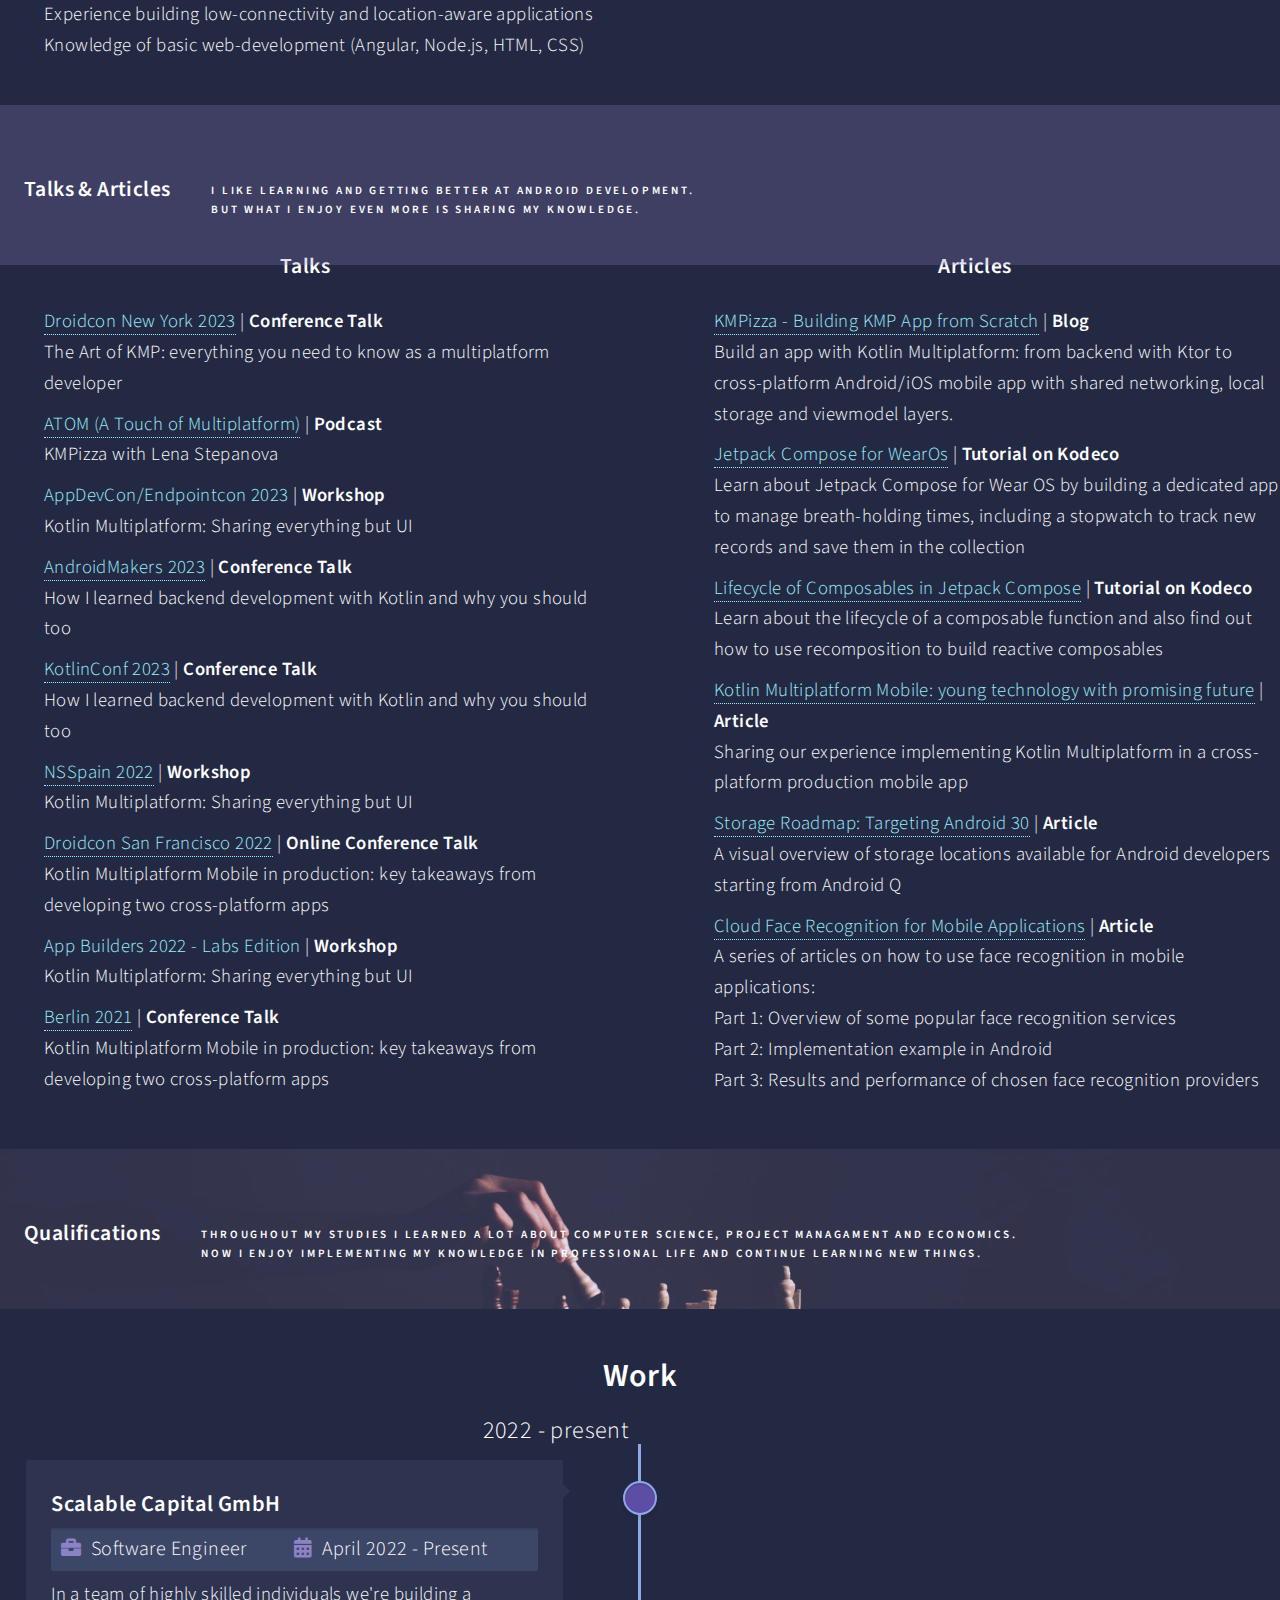
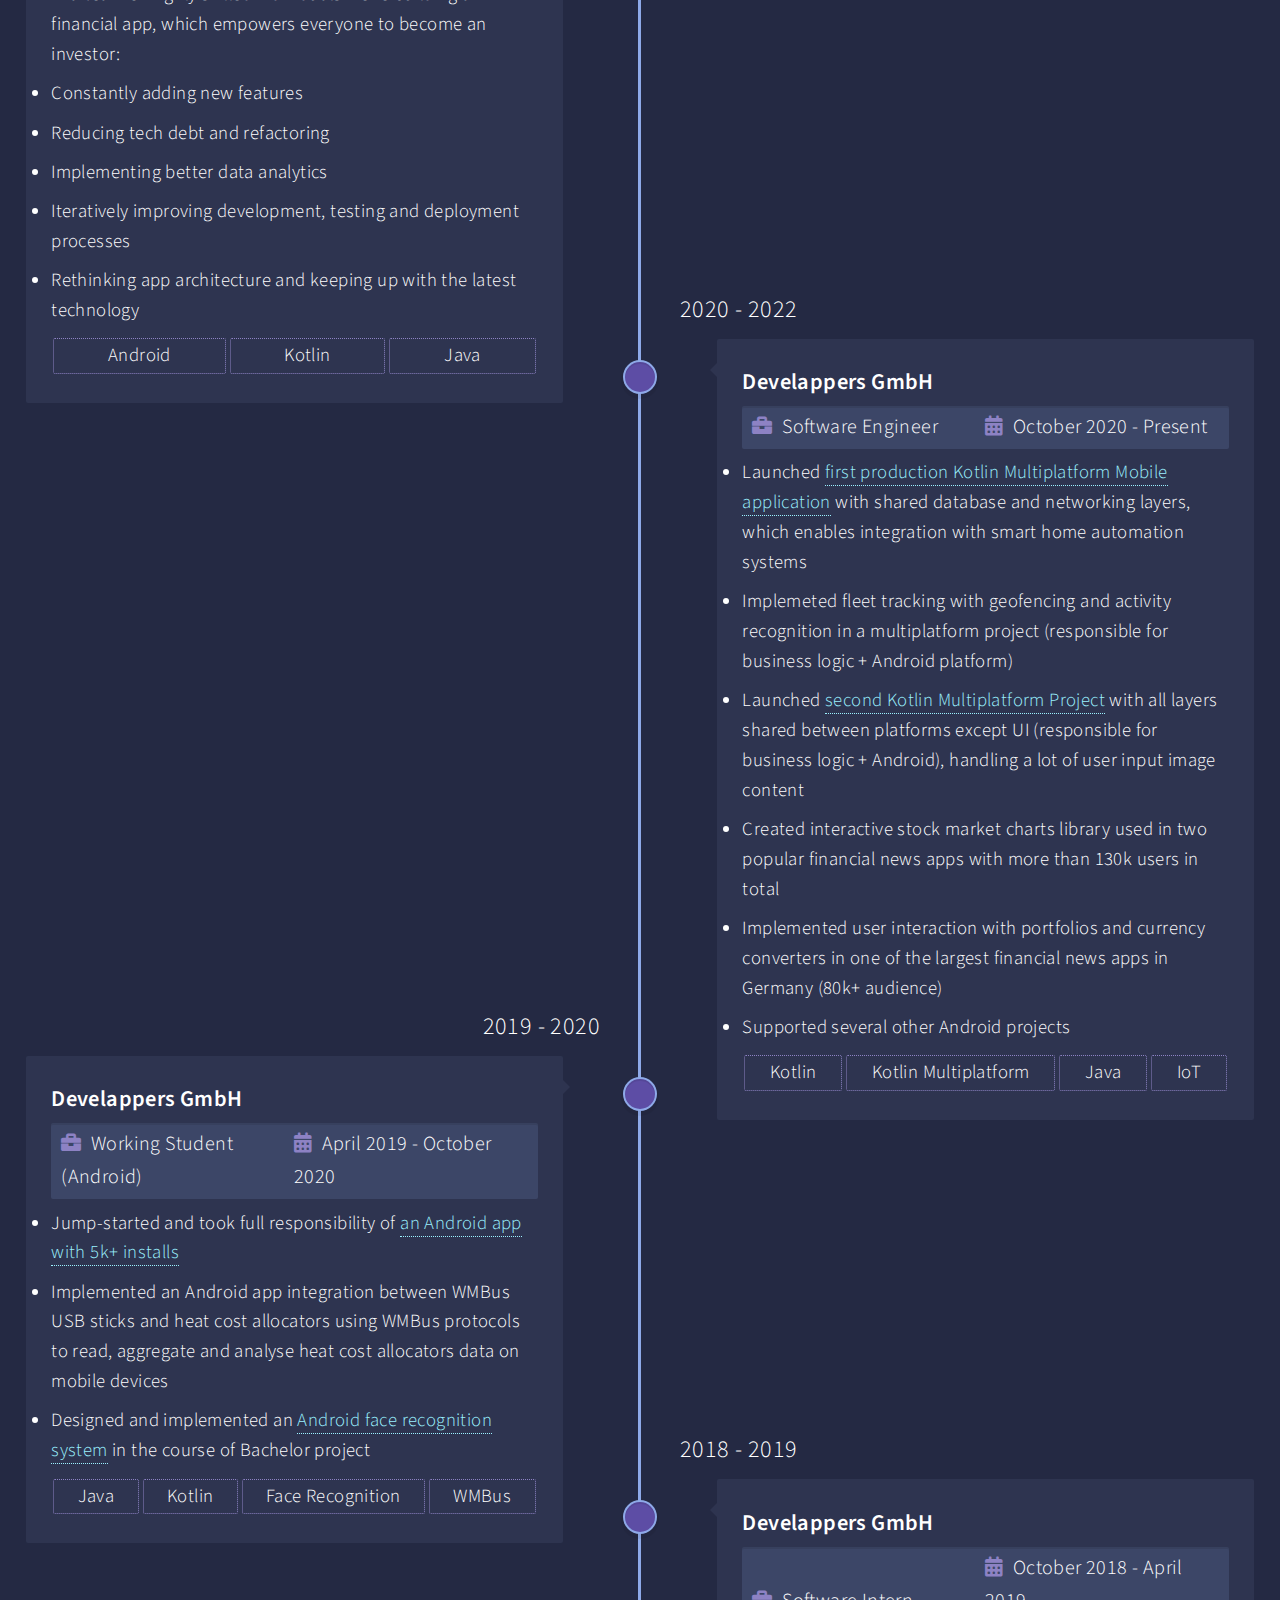
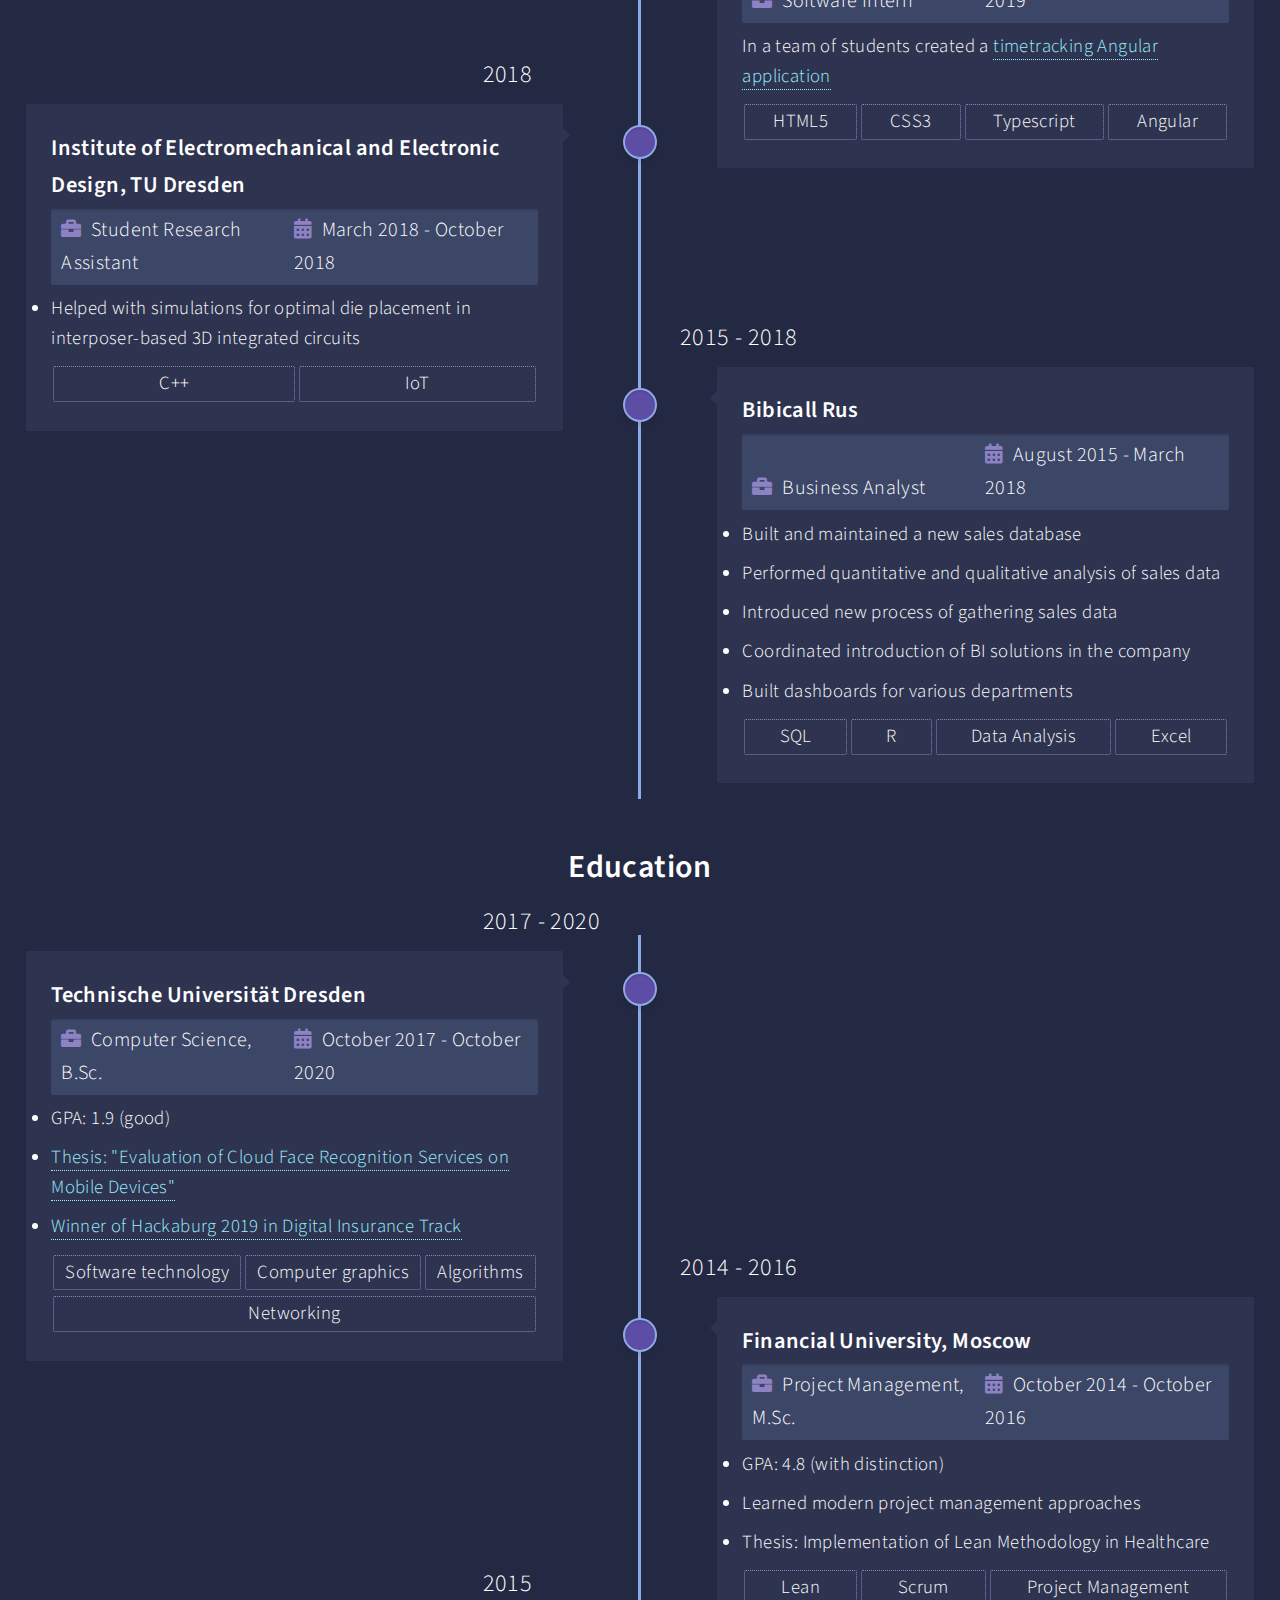
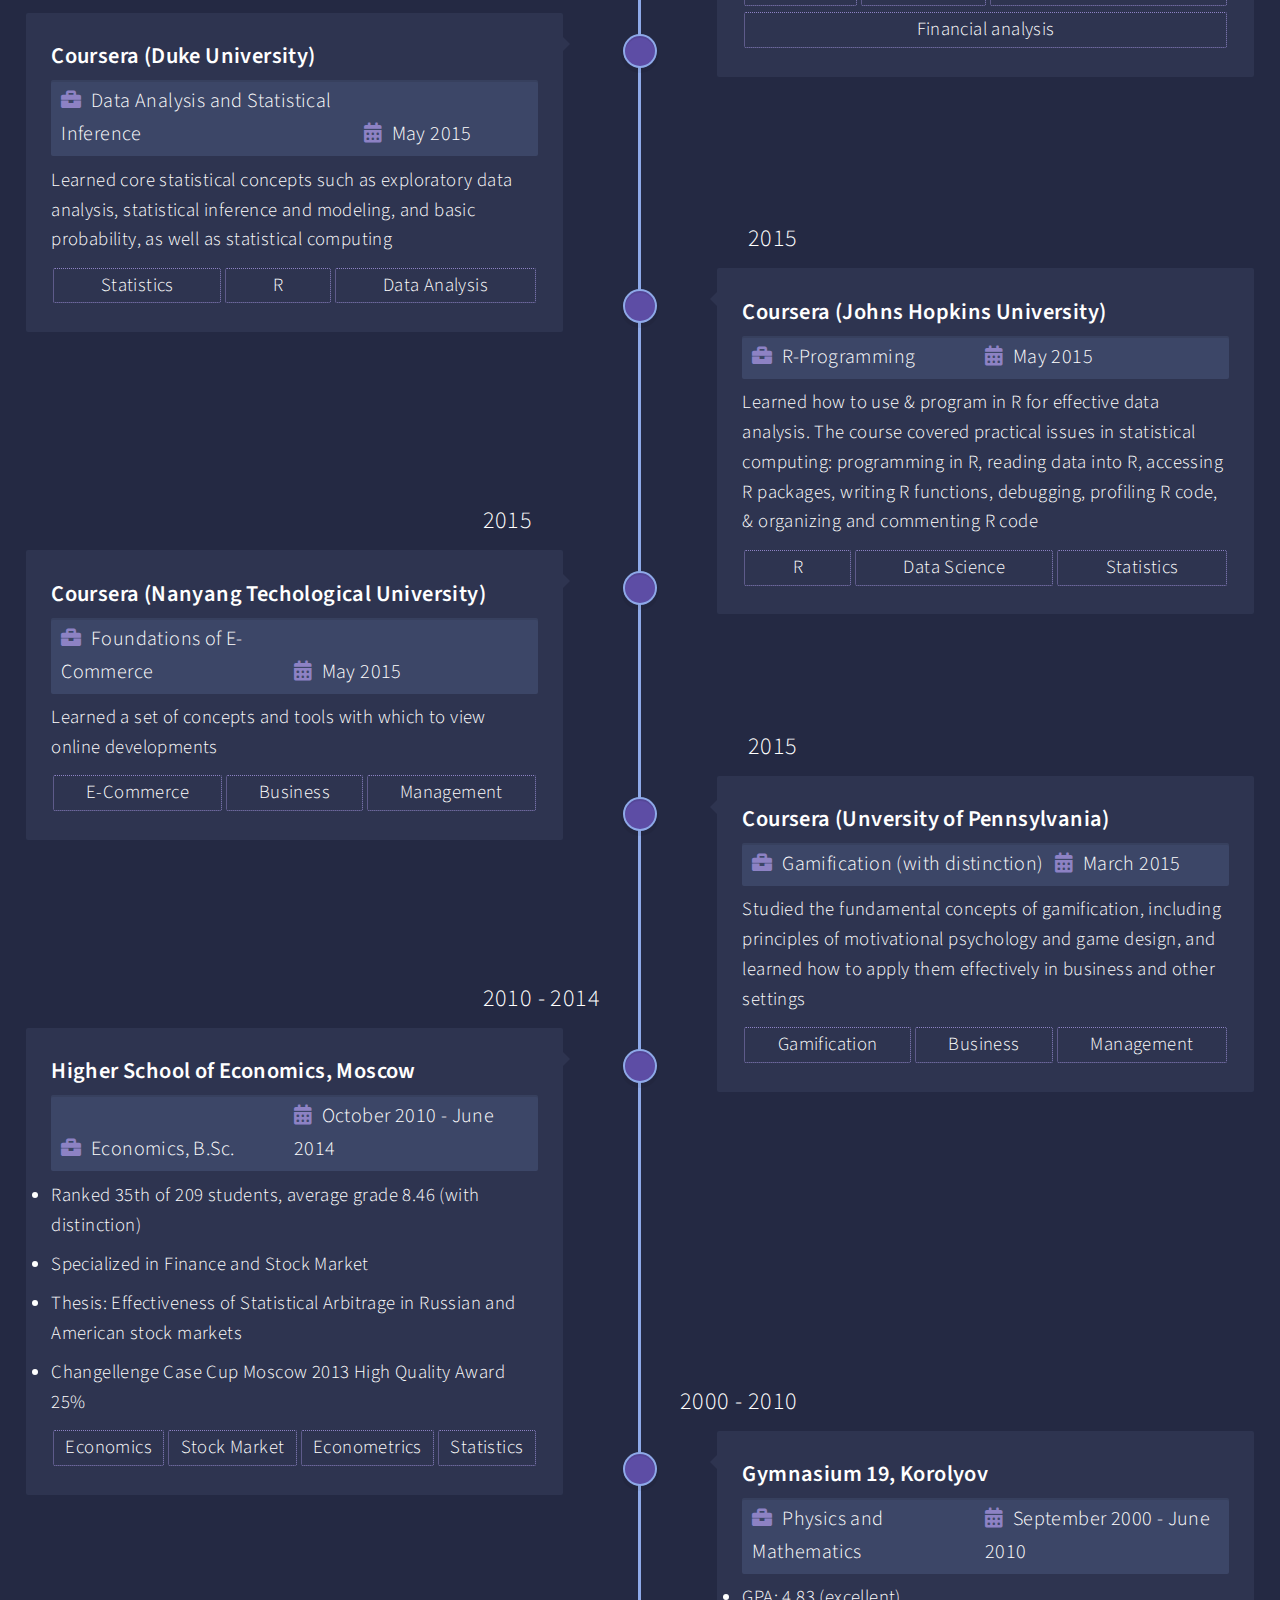
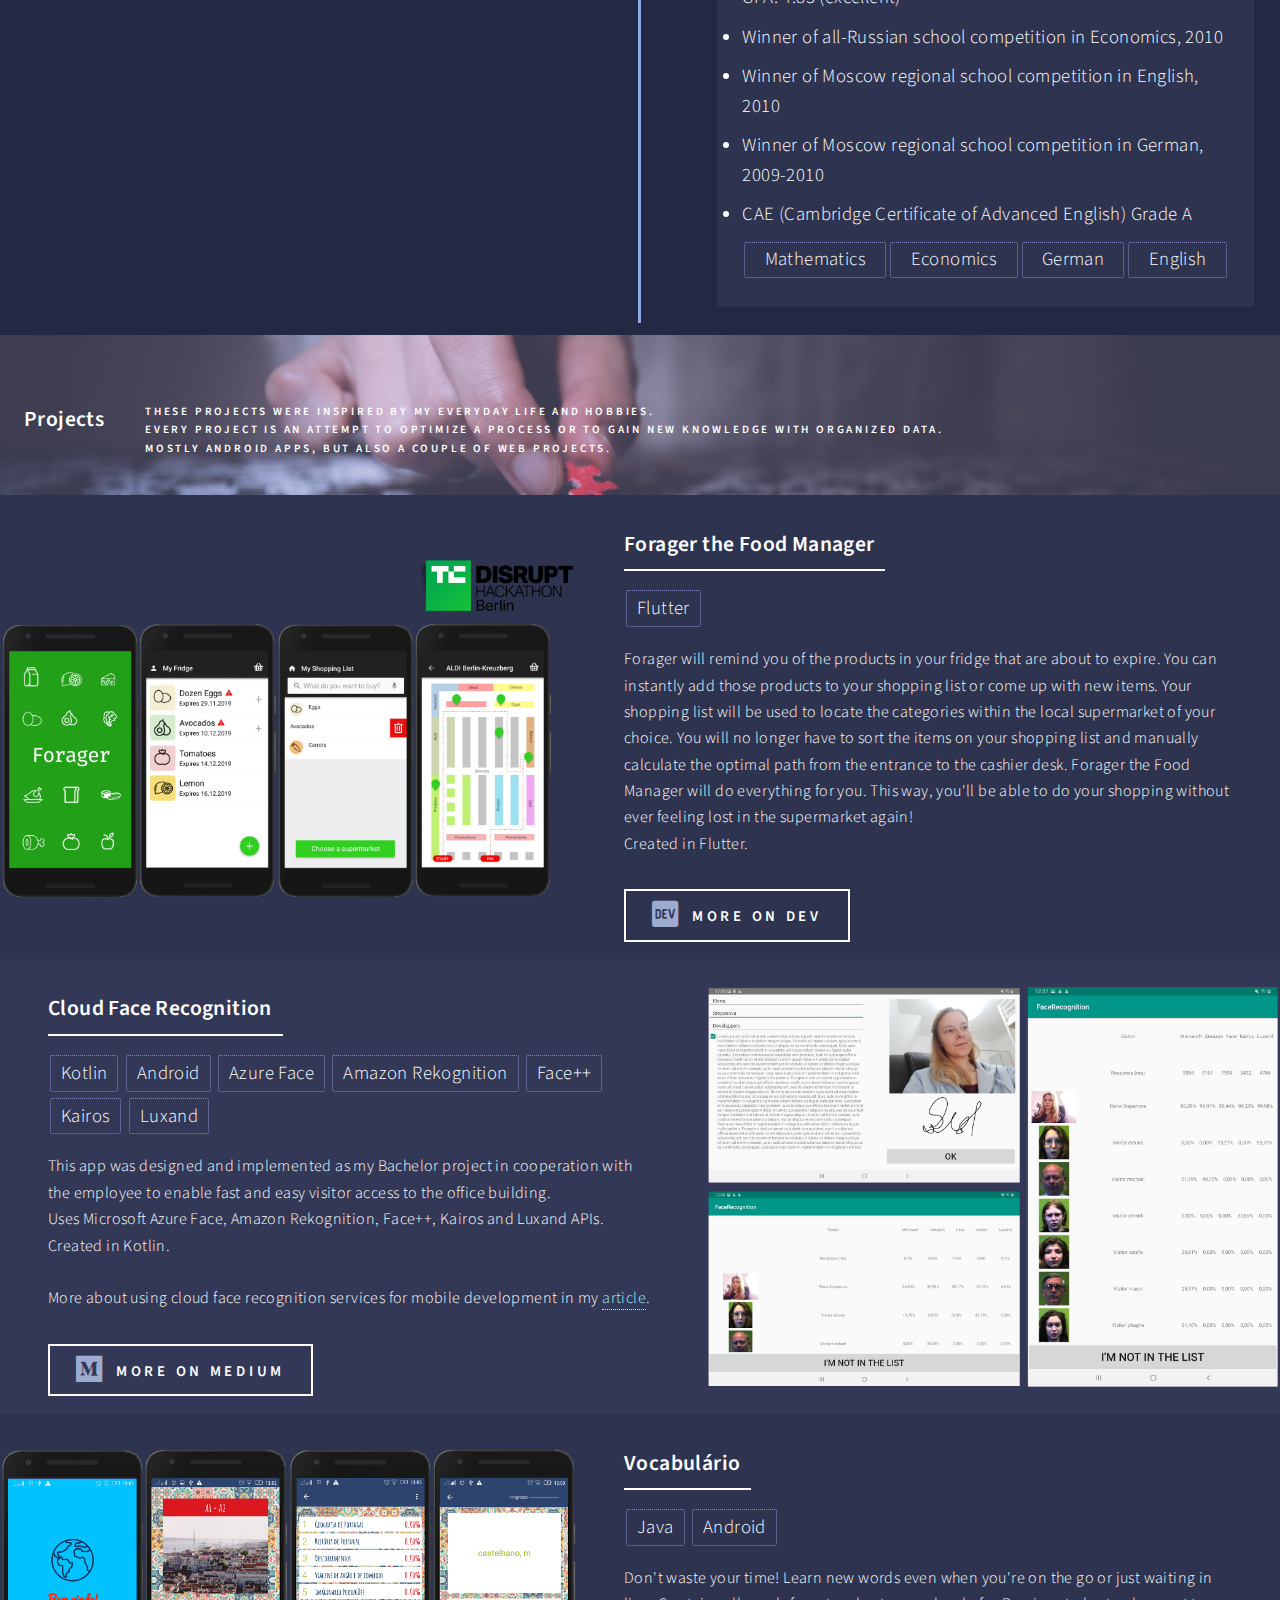
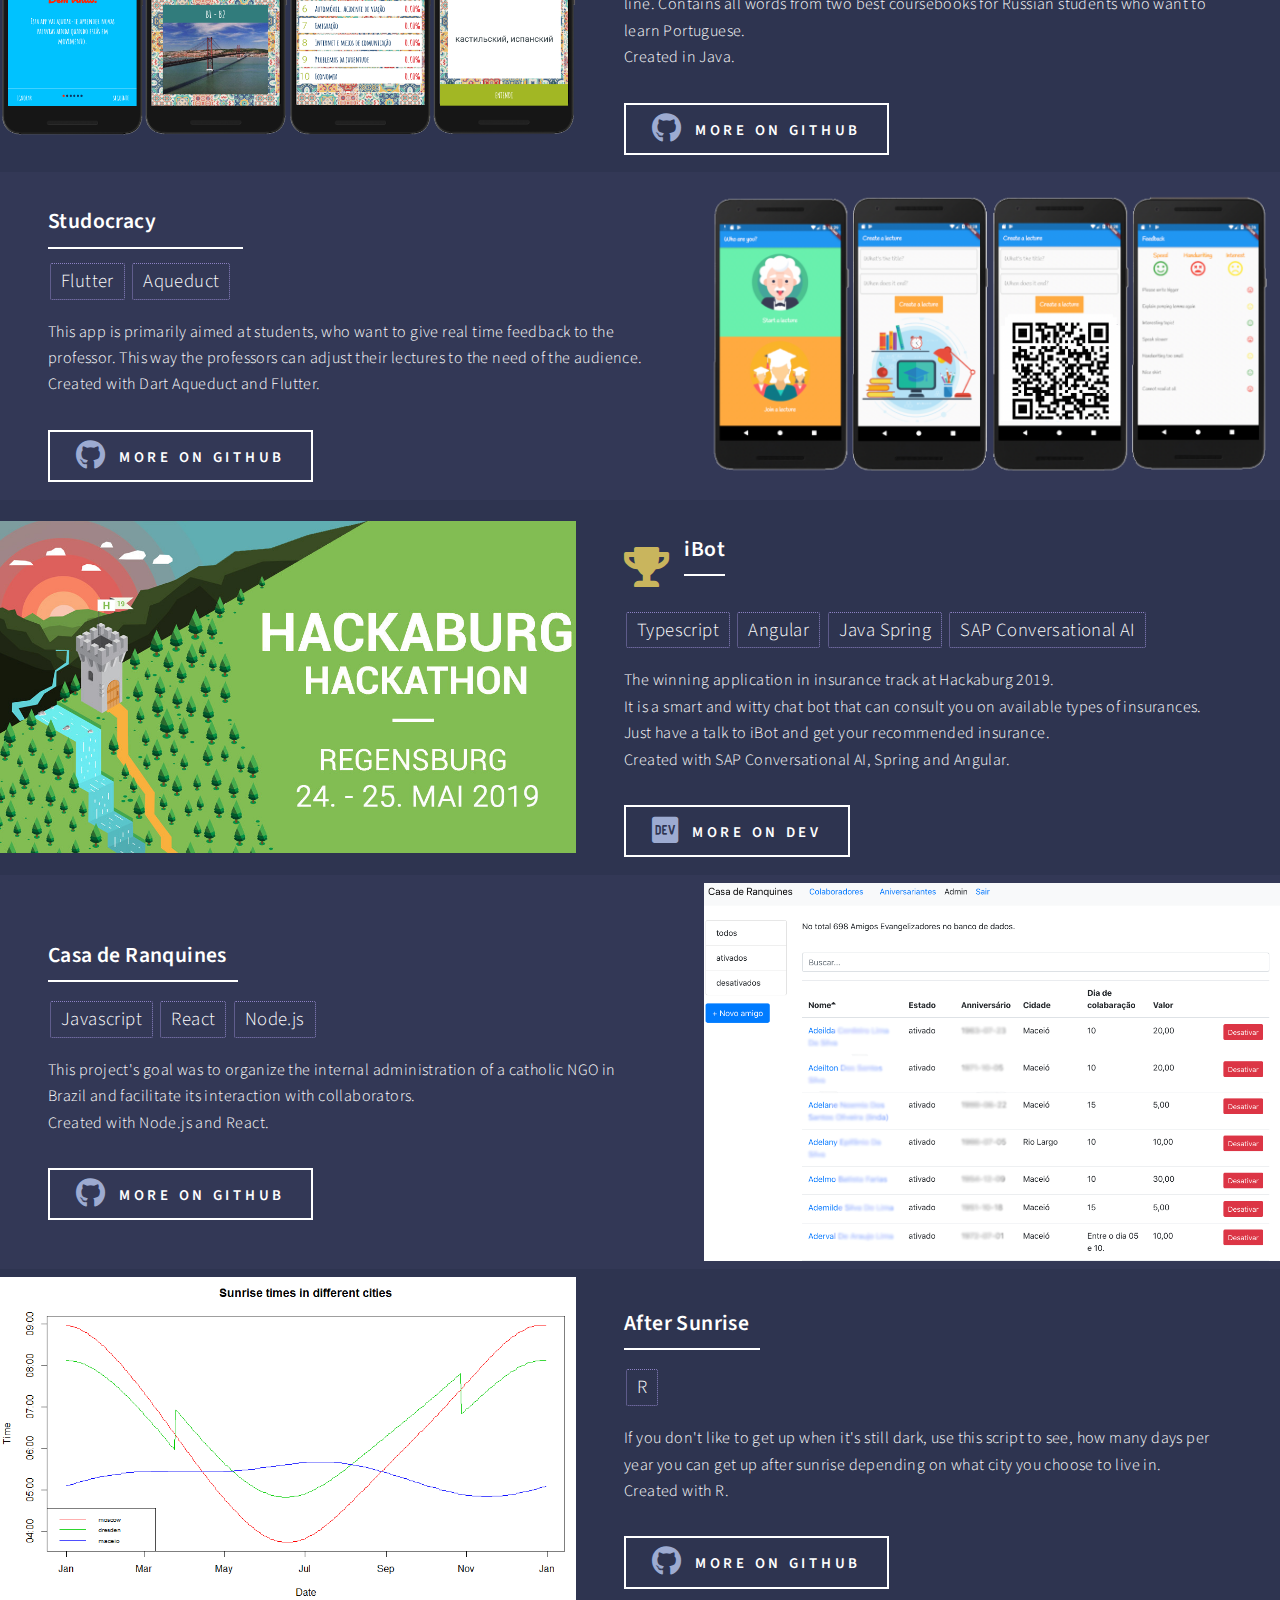
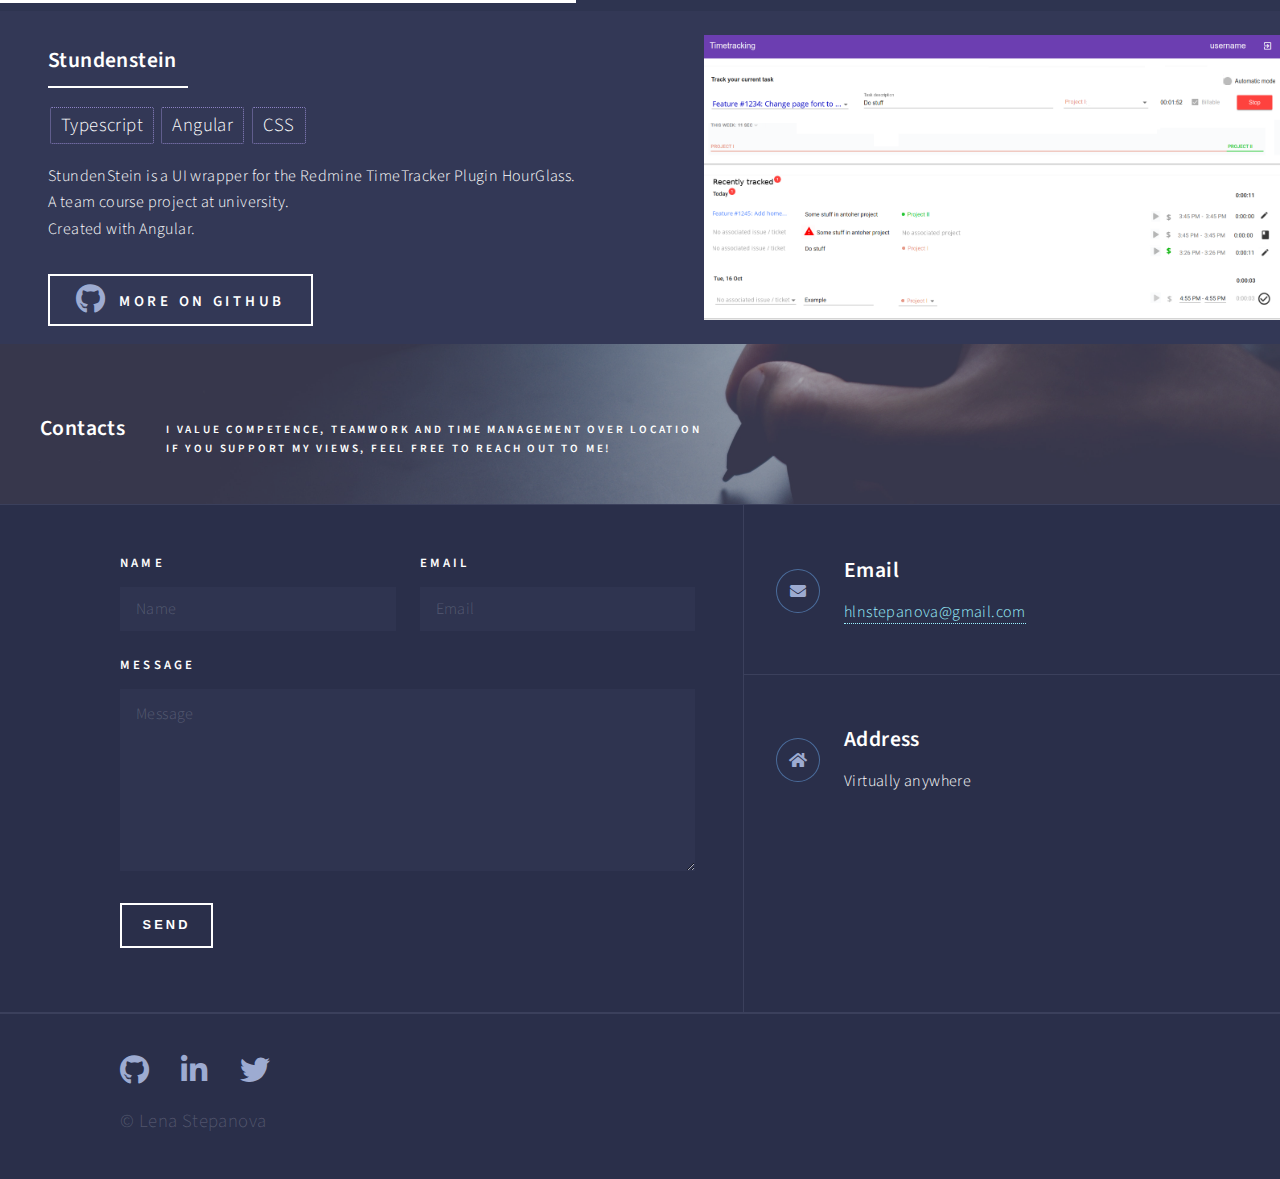
==== commit 1f096a86: "add talks and articles" ====
--- a/index.html
+++ b/index.html
@@ -25,12 +25,23 @@
 -->
 <html>
 	<head>
+		<!-- Google tag (gtag.js) -->
+<script async src="https://www.googletagmanager.com/gtag/js?id=G-6Y1F2KH7CD"></script>
+<script>
+  window.dataLayer = window.dataLayer || [];
+  function gtag(){dataLayer.push(arguments);}
+  gtag('js', new Date());
+
+  gtag('config', 'G-6Y1F2KH7CD');
+</script>
 		<title>Lena Stepanova - Android Developer</title>
 		<meta charset="utf-8" />
 		<meta name="viewport" content="width=device-width, initial-scale=1, user-scalable=no" />
 		<link rel="stylesheet" href="assets/css/main.css" />
 		<link rel="icon" type="image/png" href="images/favicon.png"/>
 		<noscript><link rel="stylesheet" href="assets/css/noscript.css" /></noscript>
+		<script async src="https://pagead2.googlesyndication.com/pagead/js/adsbygoogle.js?client=ca-pub-9598520294213293"
+     crossorigin="anonymous"></script>
 	</head>
 	<body class="is-preload">
 
@@ -50,8 +61,7 @@
 						<ul class="links">
 							<li><a href="#skills">Resume</a></li>
 							<li><a href="#projects">Projects</a></li>
-							<li><a href="https://proandroiddev.com/cloud-face-recognition-for-mobile-applications-overview-e96f66ec4bfa">Stories</a></li>
-							<li><a href="https://www.youtube.com/user/oceanhugstheshore/videos">Hobbies</a></li>
+							<li><a href="#speaking">Talks & Articles</a></li>
 							<li><a href="#contactme">Contact</a></li>
 						</ul>
 					</nav>
@@ -109,8 +119,8 @@
 										<img src="images/articles.jpg" alt="" />
 									</span>
 									<header class="major">
-										<h3><a href="https://proandroiddev.com/cloud-face-recognition-for-mobile-applications-overview-e96f66ec4bfa" class="link">Stories</a></h3>
-										<p>My thoughts about technology on Medium</p>
+										<h3><a href="#speaking" class="scrolly">Talks & Articles</a></h3>
+										<p>Speaking at conferences and writing tutorials</p>
 									</header>
 								</article>
 								<article>
@@ -132,20 +142,20 @@
 		<div class="row gtr-200">
 			<section class="col-4 col-12-narrower">
 				<div class="box highlight">
-					<i class="icon solid style2 top fa-code"></i>
+					<i class="icon solid style2 fa-code"></i>
 					<h3>Software Engineer</h3>
 									<ul class="nobull">
                                         <li>
 											B.Sc. Computer Science <br/>
                                             M.Sc. Project Management <br/>
-                                        <li>2+ years in Android Development</li>
-                                        <li>Kotlin, Java, Flutter</li>					
+                                        <li>3+ years in Android Development</li>
+                                        <li>Kotlin, Java</li>					
                                         <li>Kotlin Multiplatform</li>
                                         <li>Android Architecture Components (Navigation, ViewModel, LiveData, Room)</li>
-                                        <li>Kotlin Coroutines</li>
-                                        <li>Networking libararies (Retrofit, Ktor)</li>
+                                        <li>Kotlin Coroutines, RxJava</li>
+                                        <li>Networking libraries (Retrofit, Ktor)</li>
                                         <li>Dependency injection (Dagger, Koin)</li>
-                                        <li>Familiar with RxJava, Firebase</li>
+                                        <li>Compose UI</li>
 										<li>Experience with Financial and IoT projects</li>
 										<li>Extensive knowledge of Face Recognition APIs (Azure, Recognition, Kairos, Face++, Luxand)</li>
 										<li>Experience building low-connectivity and location-aware applications</li>
@@ -155,7 +165,7 @@
 			</section>
 			<section class="col-4 col-12-narrower">
 				<div class="box highlight">
-					<i class="icon solid style2 major fa-users"></i>
+					<i class="icon solid style2 fa-users"></i>
 					<h3>Teammate</h3>
 									<ul class="nobull">
                                         <li>I value healthy corporate culture and work/life balance</li>
@@ -165,7 +175,7 @@
 									</ul>
 								</div>
 								<div class="box highlight">
-									<i class="icon solid style2 major fa-ellipsis-h"></i>
+									<i class="icon solid style2 fa-ellipsis-h"></i>
 									<h3>Also</h3>
 													<ul class="nobull">
 														<li>B.Sc. Economics with specialization in Financial Markets</li>
@@ -182,12 +192,105 @@
 
 	<!-- ======================  End Summary ============================ -->
 
+				<!-- Banner -->
+				<!-- Note: The "styleN" class below should match that of the header element. -->
+				<section id="speaking" class="style2">
+					<div class="inner">
+						<span class="image">
+							<img src="images/speaking.jpg" alt="" />
+						</span>
+						<div class="content">
+							<header class="minor">
+								<h3>Talks & Articles</h3>
+							</header>
+							<p>I like learning and getting better at Android development.<br/>
+								But what I enjoy even more is sharing my knowledge. <br/>
+							</p>
+						</div>
+					</div>
+				</section>
+
+		<!-- Talks & Articles-->
+<section id = "talks">
+	<div class="container">
+		<div class="row gtr-200">
+			<section class="col-4 col-12-narrower">
+				<div class="box highlight">
+					<h3>Talks</h3>
+									<ul class="ultalk">
+                                        <li><a href="https://www.droidcon.com/2023/10/06/the-art-of-kmp-what-you-need-to-know-as-a-multiplatform-developer/">Droidcon New York 2023</a> | <b>Conference Talk</b></br>
+                                            The Art of KMP: everything you need to know as a multiplatform developer</br></li>
+										
+                                        <li><a href="https://www.youtube.com/watch?v=ypWnP-oLehw">ATOM (A Touch of Multiplatform)</a> | <b>Podcast</b></br>
+											KMPizza with Lena Stepanova</br></li>
+
+										<li><afake>AppDevCon/Endpointcon 2023</afake> | <b>Workshop</b></br>
+											Kotlin Multiplatform: Sharing everything but UI</br></li>
+
+										<li><a href="https://www.youtube.com/watch?v=ALep8LRpL_4">AndroidMakers 2023</a> | <b>Conference Talk</b></br>
+											How I learned backend development with Kotlin and why you should too</br></li>	
+
+										<li><a href="https://youtu.be/_GuZLOCiQzk">KotlinConf 2023</a> | <b>Conference Talk</b></br>
+											How I learned backend development with Kotlin and why you should too</br></li>	
+
+										<li><a href="https://2022.nsspain.com/index.html#schedule">NSSpain 2022</a> | <b>Workshop</b></br>
+											Kotlin Multiplatform: Sharing everything but UI</br></li>	
+
+										<li><a href="https://www.droidcon.com/2022/06/28/kotlin-multiplatform-mobile-in-production-key-takeaways-from-developing-two-cross-platform-apps-2/ ">Droidcon San Francisco 2022</a> | <b>Online Conference Talk</b></br>
+											Kotlin Multiplatform Mobile in production: key takeaways from developing two cross-platform apps</br></li>	
+
+										<li><afake>App Builders 2022 - Labs Edition</afake> | <b>Workshop</b></br>
+											Kotlin Multiplatform: Sharing everything but UI</br></li>	
+	
+										<li><a href="https://www.droidcon.com/2021/11/10/kotlin-multiplatform-mobile-in-production-key-takeaways-from-developing-two-cross-platform-apps/"> Berlin 2021</a> | <b>Conference Talk</b></br>
+											Kotlin Multiplatform Mobile in production: key takeaways from developing two cross-platform apps</br></li>	
+										</br>
+						
+									</ul>
+								</div>
+			</section>
+			<section class="col-4 col-12-narrower">
+				<div class="box highlight">
+					<h3>Articles</h3>
+									<ul class="ultalk">
+										<li><a href="https://hlnstepanova.github.io/kmpizza/">KMPizza  -  Building KMP App from Scratch</a> | <b>Blog</b></br>
+                                            Build an app with Kotlin Multiplatform: from backend with Ktor to cross-platform Android/iOS mobile app with shared networking, local storage and viewmodel layers.</br></li>
+										
+                                        <li><a href="https://www.kodeco.com/36067385-jetpack-compose-for-wear-os">Jetpack Compose for WearOs</a> | <b>Tutorial on Kodeco</b></br>
+											Learn about Jetpack Compose for Wear OS by building a dedicated app to manage breath-holding times, including a stopwatch to track new records and save them in the collection</br></li>
+
+										<li><a href="https://www.raywenderlich.com/32617206-lifecycle-of-composables-in-jetpack-compose">Lifecycle of Composables in Jetpack Compose</a> | <b>Tutorial on Kodeco</b></br>
+											Learn about the lifecycle of a composable function and also find out how to use recomposition to build reactive composables</br></li>
+
+										<li><a href="https://medium.com/proandroiddev/kotlin-multiplatform-mobile-young-technology-with-promising-future-66b62dd4b723">Kotlin Multiplatform Mobile: young technology with promising future</a> | <b>Article</b></br>
+											Sharing our experience implementing Kotlin Multiplatform in a cross-platform production mobile app</br></li>	
+
+										<li><a href="https://medium.com/gitconnected/storage-roadmap-targeting-android-30-73927be58804 ">Storage Roadmap: Targeting Android 30</a> | <b>Article</b></br>
+											A visual overview of storage locations available for Android developers starting from Android Q</br></li>	
+
+											<li><a href = https://medium.com/@hlnstepanova/cloud-face-recognition-for-mobile-applications-overview-e96f66ec4bfa>Cloud Face Recognition for Mobile Applications</a> | <b>Article</b></br>
+												A series of articles on how to use face recognition in mobile applications:</br>
+												Part 1: Overview of some popular face recognition services</br>
+                                                Part 2: Implementation example in Android</br>
+                                                Part 3: Results and performance of chosen face recognition providers</br>
+
+											</br></li>
+									</ul>
+								</br>
+							</div>
+			</section>
+		</div>
+	</div>
+</section>		
+
+	<!-- ======================  End Talks & Articles  ============================ -->
+
 		<!-- Banner -->
 				<!-- Note: The "styleN" class below should match that of the header element. -->
 				<section id="qualifications" class="style2">
 					<div class="inner">
 						<span class="image">
-							<img src="images/qualifications_banner.jpg" alt="" />
+							<img src="images/qualifications.jpg" alt="" />
 						</span>
 						<div class="content">
 							<header class="minor">
--- a/assets/css/main.css
+++ b/assets/css/main.css
@@ -177,6 +177,15 @@
 
 		a:active {
 			color: #53e3fb !important;
+		}
+
+		afake {
+			-moz-transition: color 0.2s ease-in-out, border-bottom-color 0.2s ease-in-out;
+			-webkit-transition: color 0.2s ease-in-out, border-bottom-color 0.2s ease-in-out;
+			-ms-transition: color 0.2s ease-in-out, border-bottom-color 0.2s ease-in-out;
+			transition: color 0.2s ease-in-out, border-bottom-color 0.2s ease-in-out;
+			color: #9bf1ff;
+			text-decoration: none;
 		}
 
 	strong, b {
@@ -2123,6 +2132,7 @@
 /* Icon */
 
 	/* Icon */
+	
 
 	.icon {
 		text-decoration: none;
@@ -4108,7 +4118,7 @@
 /* Skills */
 
 	#skills {
-		padding: 1em 0 3em 0;
+		padding: 1em 0 2em 0;
 		background-color: #242943;
 	}
 
@@ -4132,6 +4142,14 @@
 		list-style-type: none;
 		text-align: left;
 	   }
+
+	.ultalk>li
+	   {
+		list-style-type: none;
+		text-align: left;
+		margin-bottom : 10px;
+	   }
+
 
 	.box.post {
 		position: relative;
@@ -6389,6 +6407,224 @@
 				}
 
 		}
+		
+		#speaking {
+			-moz-align-items: center;
+			-webkit-align-items: center;
+			-ms-align-items: center;
+			align-items: center;
+			background-image: url("../../images/speaking.jpg");
+			display: -moz-flex;
+			display: -webkit-flex;
+			display: -ms-flex;
+			display: flex;
+			padding: 6em 0 2em 0 ;
+			background-attachment: fixed;
+			background-position: center;
+			background-repeat: no-repeat;
+			background-size: cover;
+			border-bottom: 0 !important;
+			cursor: default;
+			height: 5vh;
+			margin-bottom: -3.25em;
+			max-height: 15em;
+			min-height: 10em;
+			position: relative;
+			top: -1.25em;
+		}
+	
+			#speaking:after {
+				-moz-transition: opacity 2.5s ease;
+				-webkit-transition: opacity 2.5s ease;
+				-ms-transition: opacity 2.5s ease;
+				transition: opacity 2.5s ease;
+				-moz-transition-delay: 0.75s;
+				-webkit-transition-delay: 0.75s;
+				-ms-transition-delay: 0.75s;
+				transition-delay: 0.75s;
+				pointer-events: none;
+				background-color: #242943;
+				content: '';
+				display: block;
+				height: 100%;
+				left: 0;
+				opacity: 0.25;
+				position: absolute;
+				top: 0;
+				width: 100%;
+				z-index: 1;
+			}
+	
+			#speaking h1 {
+				font-size: 3.25em;
+			}
+	
+			#speaking > .inner {
+				-moz-transition: opacity 1.5s ease, -moz-transform 0.5s ease-out, -moz-filter 0.5s ease, -webkit-filter 0.5s ease;
+				-webkit-transition: opacity 1.5s ease, -webkit-transform 0.5s ease-out, -webkit-filter 0.5s ease, -webkit-filter 0.5s ease;
+				-ms-transition: opacity 1.5s ease, -ms-transform 0.5s ease-out, -ms-filter 0.5s ease, -webkit-filter 0.5s ease;
+				transition: opacity 1.5s ease, transform 0.5s ease-out, filter 0.5s ease, -webkit-filter 0.5s ease;
+				padding: 0 !important;
+				position: relative;
+				z-index: 2;
+			}
+	
+				#speaking > .inner .image {
+					display: none;
+				}
+	
+				#speaking > .inner header {
+					width: auto;
+				}
+	
+					#speaking > .inner header > :first-child {
+						width: auto;
+					}
+	
+						#speaking > .inner header > :first-child:after {
+							max-width: 100%;
+						}
+	
+				#speaking > .inner .content {
+					display: -moz-flex;
+					display: -webkit-flex;
+					display: -ms-flex;
+					display: flex;
+					-moz-align-items: center;
+					-webkit-align-items: center;
+					-ms-align-items: center;
+					align-items: center;
+					margin: 0 0 2em 0;
+				}
+	
+					#speaking > .inner .content > * {
+						margin-right: 1.5em;
+						margin-left: 1.5em;
+						margin-bottom: 0;
+					}
+	
+					#speaking > .inner .content > :last-child {
+						margin-right: 0;
+					}
+	
+					#speaking > .inner .content p {
+						font-size: 0.7em;
+						font-weight: 600;
+						letter-spacing: 0.25em;
+						text-transform: uppercase;
+					}
+	
+			#speaking.major {
+				height: 45vh;
+				min-height: 30em;
+				max-height: 50em;
+			}
+	
+			#speaking.minor {
+				height: 25vh;
+				min-height: 5em;
+				max-height: 10em;
+			}
+	
+				#speaking.major.alt {
+					opacity: 0.85;
+				}
+	
+			#speaking.style1:after {
+				background-color: #6fc3df;
+			}
+	
+			#speaking.style2:after {
+				background-color: #8d82c4;
+			}
+	
+			#speaking.style3:after {
+				background-color: #87c5a4;
+			}
+	
+			#speaking.style4:after {
+				background-color: #8ea9e8;
+			}
+	
+			#speaking.style5:after {
+				background-color: #8ea9e8;
+			}
+	
+			#speaking.style6:after {
+				background-color: #87c5a4;
+			}
+	
+			body.is-preload #speaking:after {
+				opacity: 1.0;
+			}
+	
+			body.is-preload #speaking > .inner {
+				-moz-filter: blur(0.125em);
+				-webkit-filter: blur(0.125em);
+				-ms-filter: blur(0.125em);
+				filter: blur(0.125em);
+				-moz-transform: translateX(-0.5em);
+				-webkit-transform: translateX(-0.5em);
+				-ms-transform: translateX(-0.5em);
+				transform: translateX(-0.5em);
+				opacity: 0;
+			}
+	
+			@media screen and (max-width: 1280px) {
+	
+				#speaking {
+					background-attachment: scroll;
+				}
+	
+			}
+	
+			@media screen and (max-width: 736px) {
+	
+				#speaking {
+					padding: 5em 0 1em 0 ;
+					height: auto;
+					margin-bottom: -2.75em;
+					max-height: none;
+					min-height: 0;
+					top: -2.75em;
+				}
+	
+					#speaking h1 {
+						font-size: 2em;
+					}
+	
+					#speaking > .inner .content {
+						display: block;
+					}
+	
+						#speaking > .inner .content > * {
+							margin-right: 0;
+							margin-bottom: 2em;
+						}
+	
+					#speaking.major {
+						height: auto;
+						min-height: 0;
+						max-height: none;
+					}
+	
+			}
+	
+			@media screen and (max-width: 480px) {
+	
+				#speaking {
+					padding: 6em 0 2em 0 ;
+				}
+	
+					#speaking > .inner .content p br {
+						display: none;
+					}
+	
+					#speaking.major {
+						padding: 8em 0 4em 0 ;
+					}
+	
+			}
 
 		#projects {
 			-moz-align-items: center;
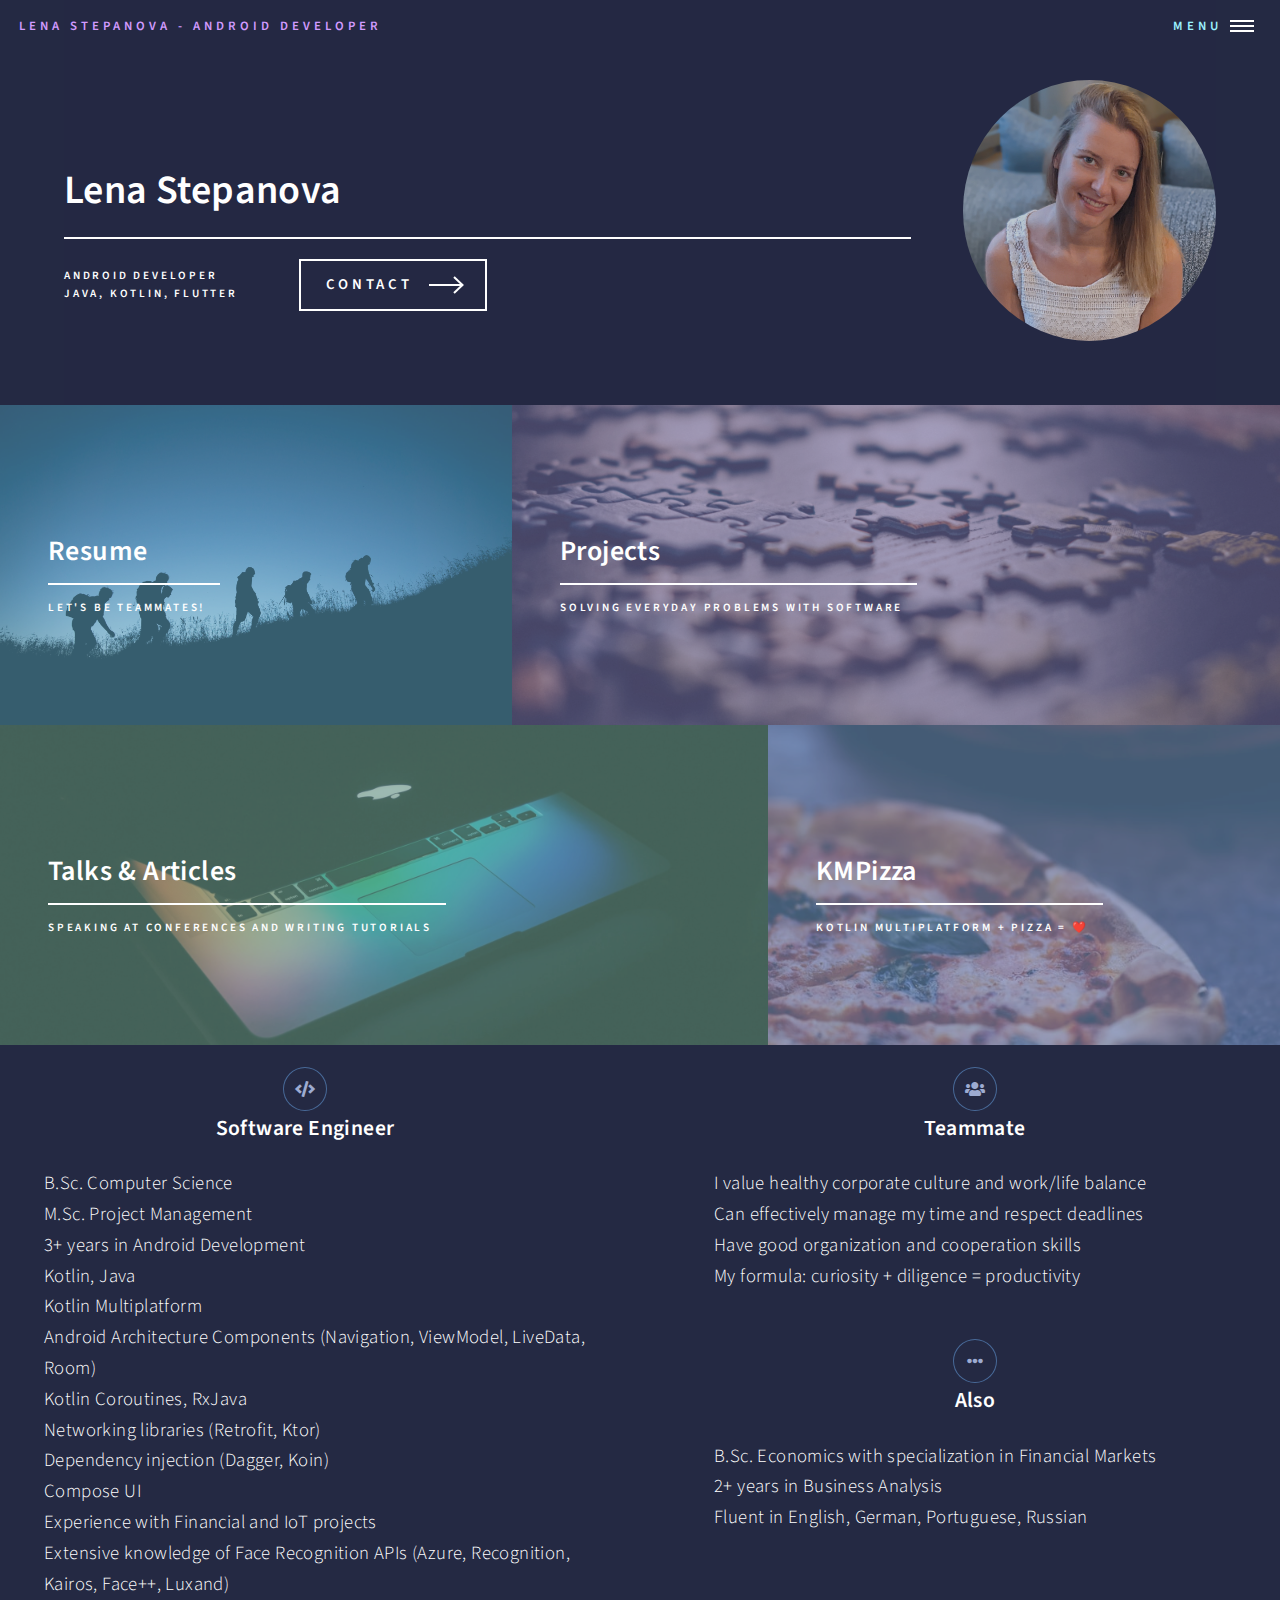
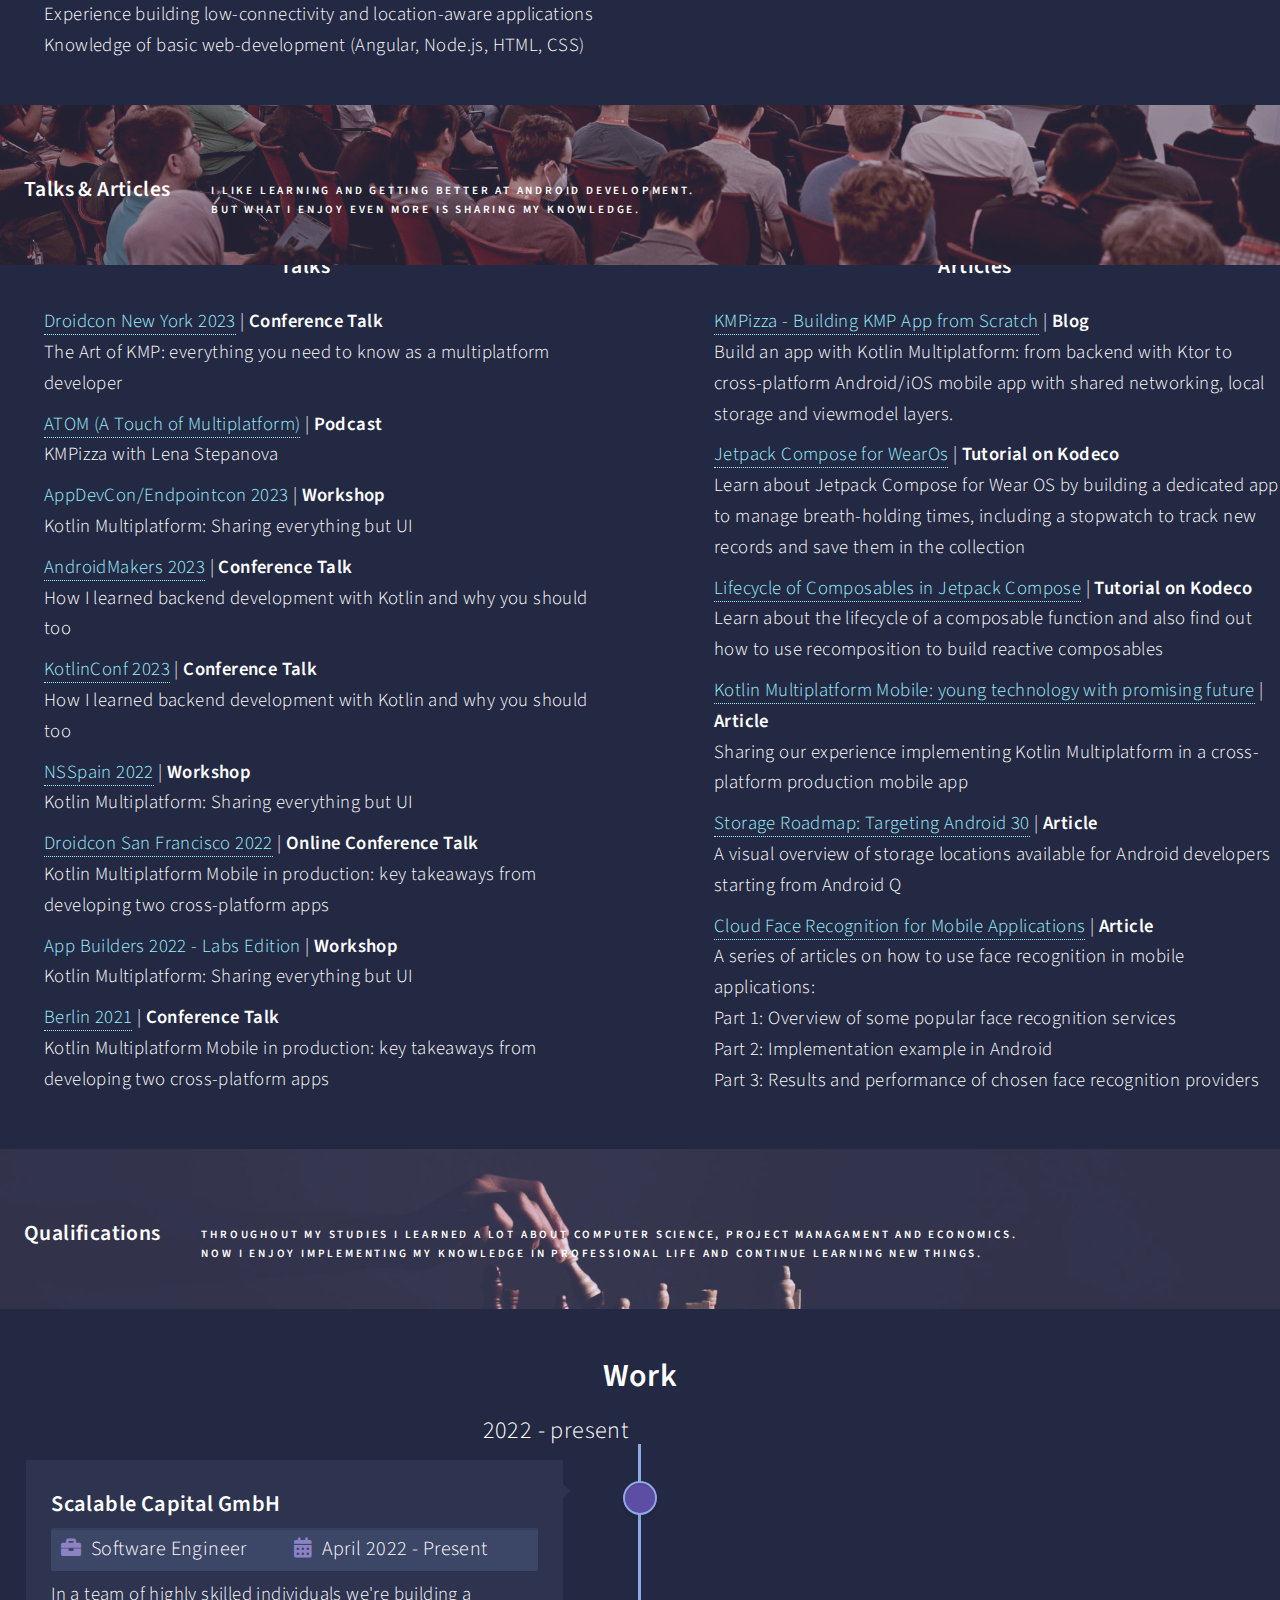
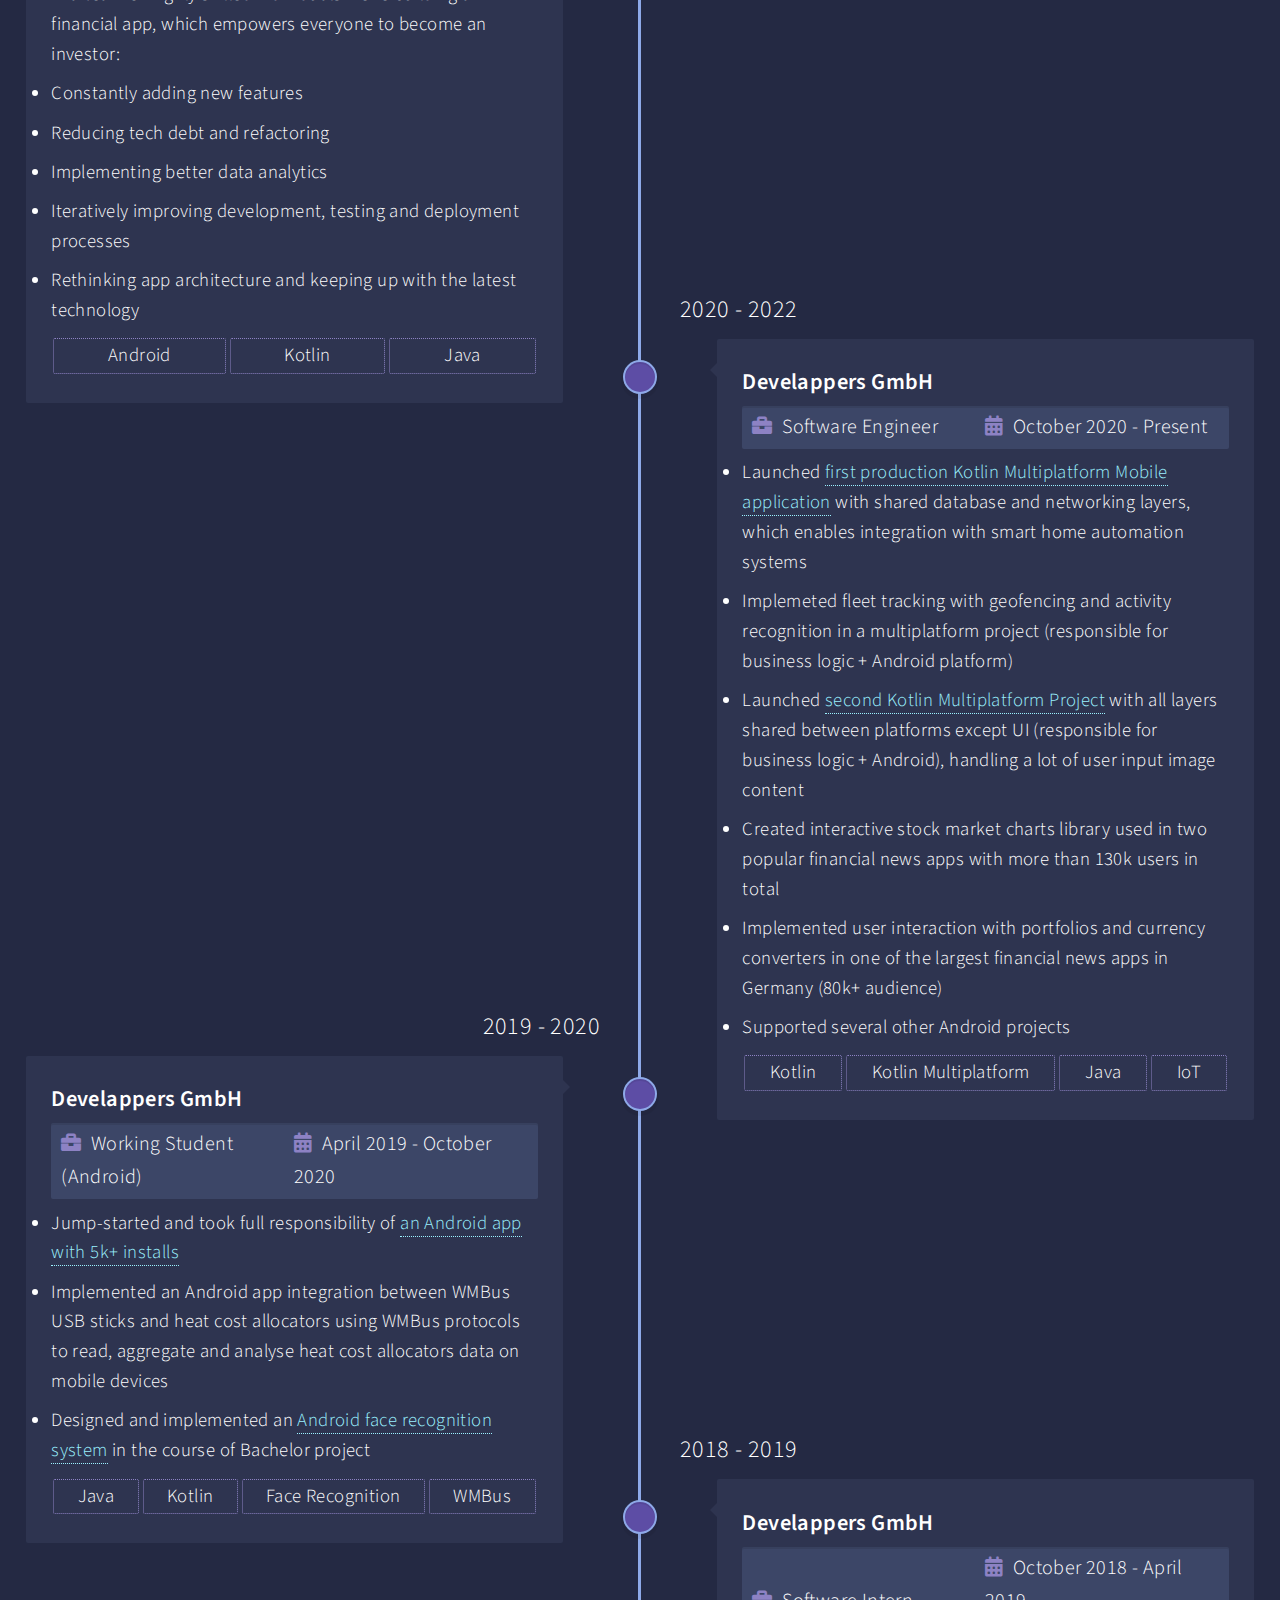
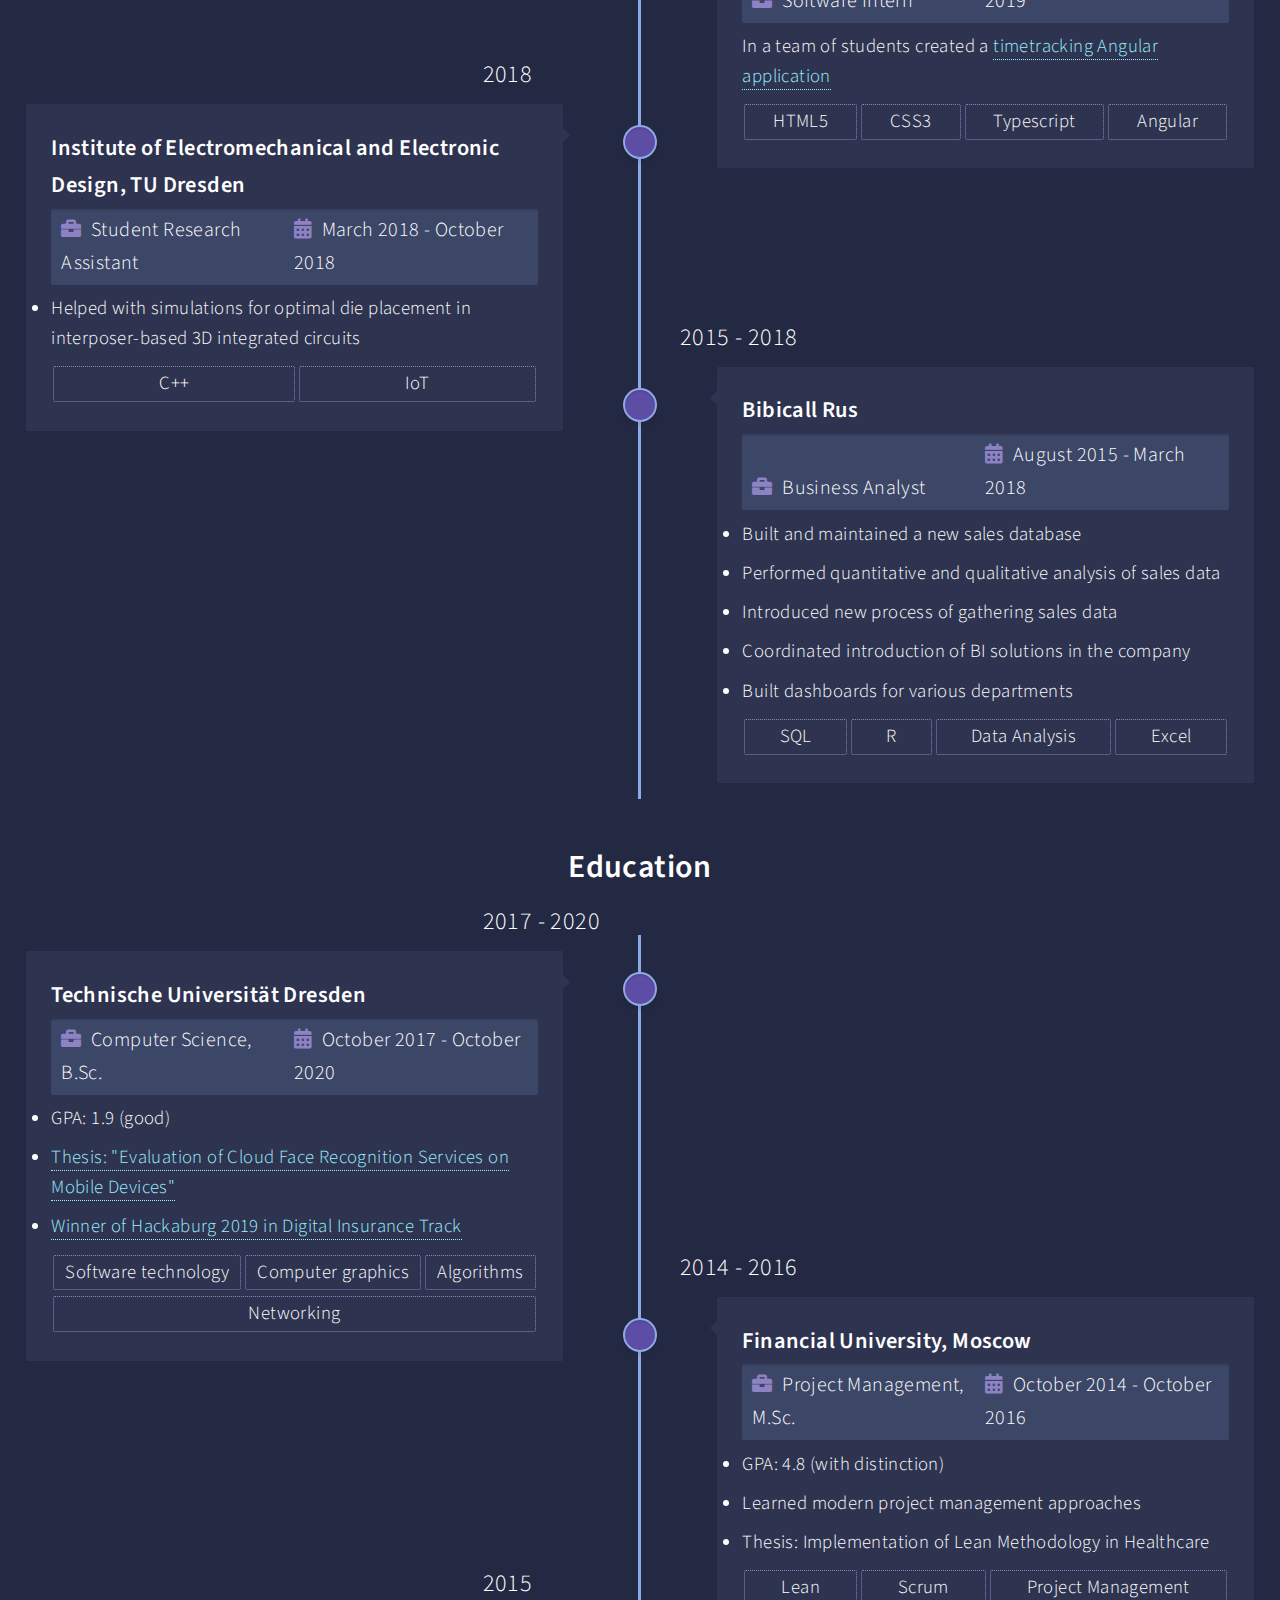
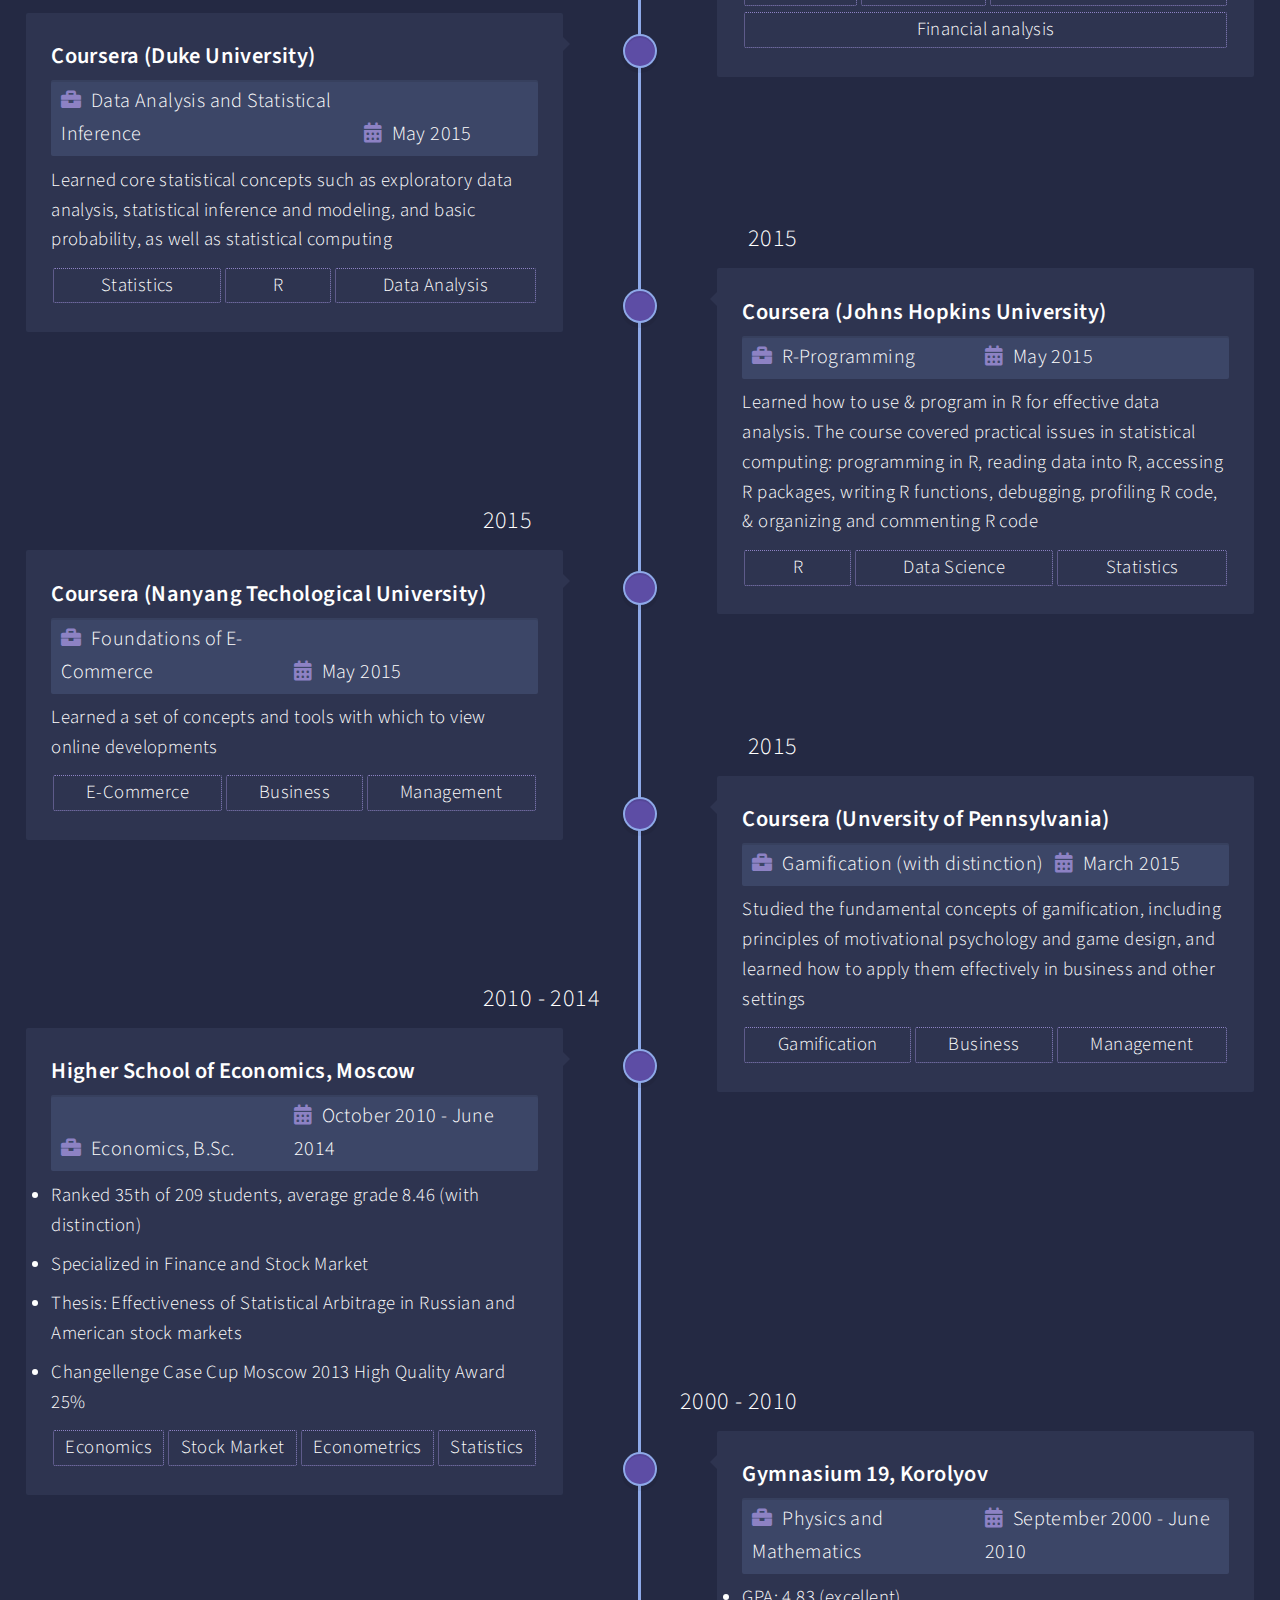
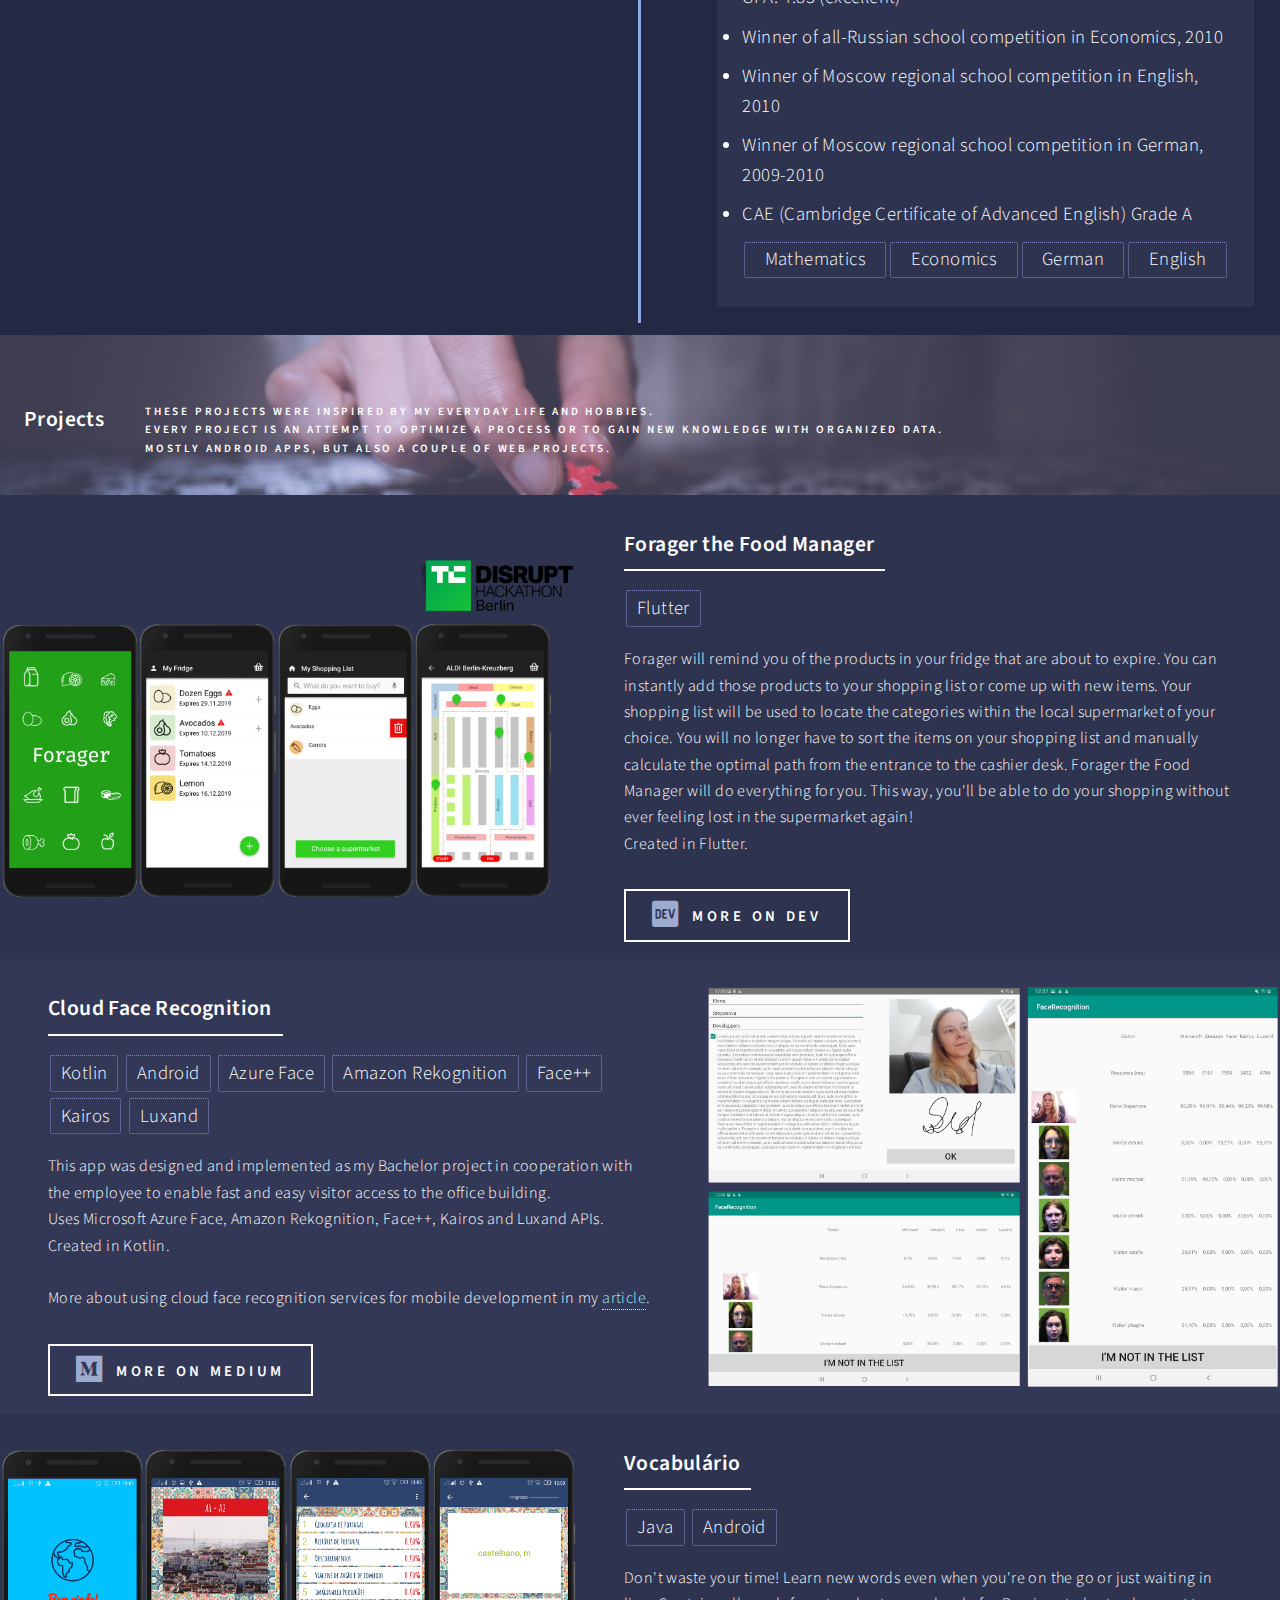
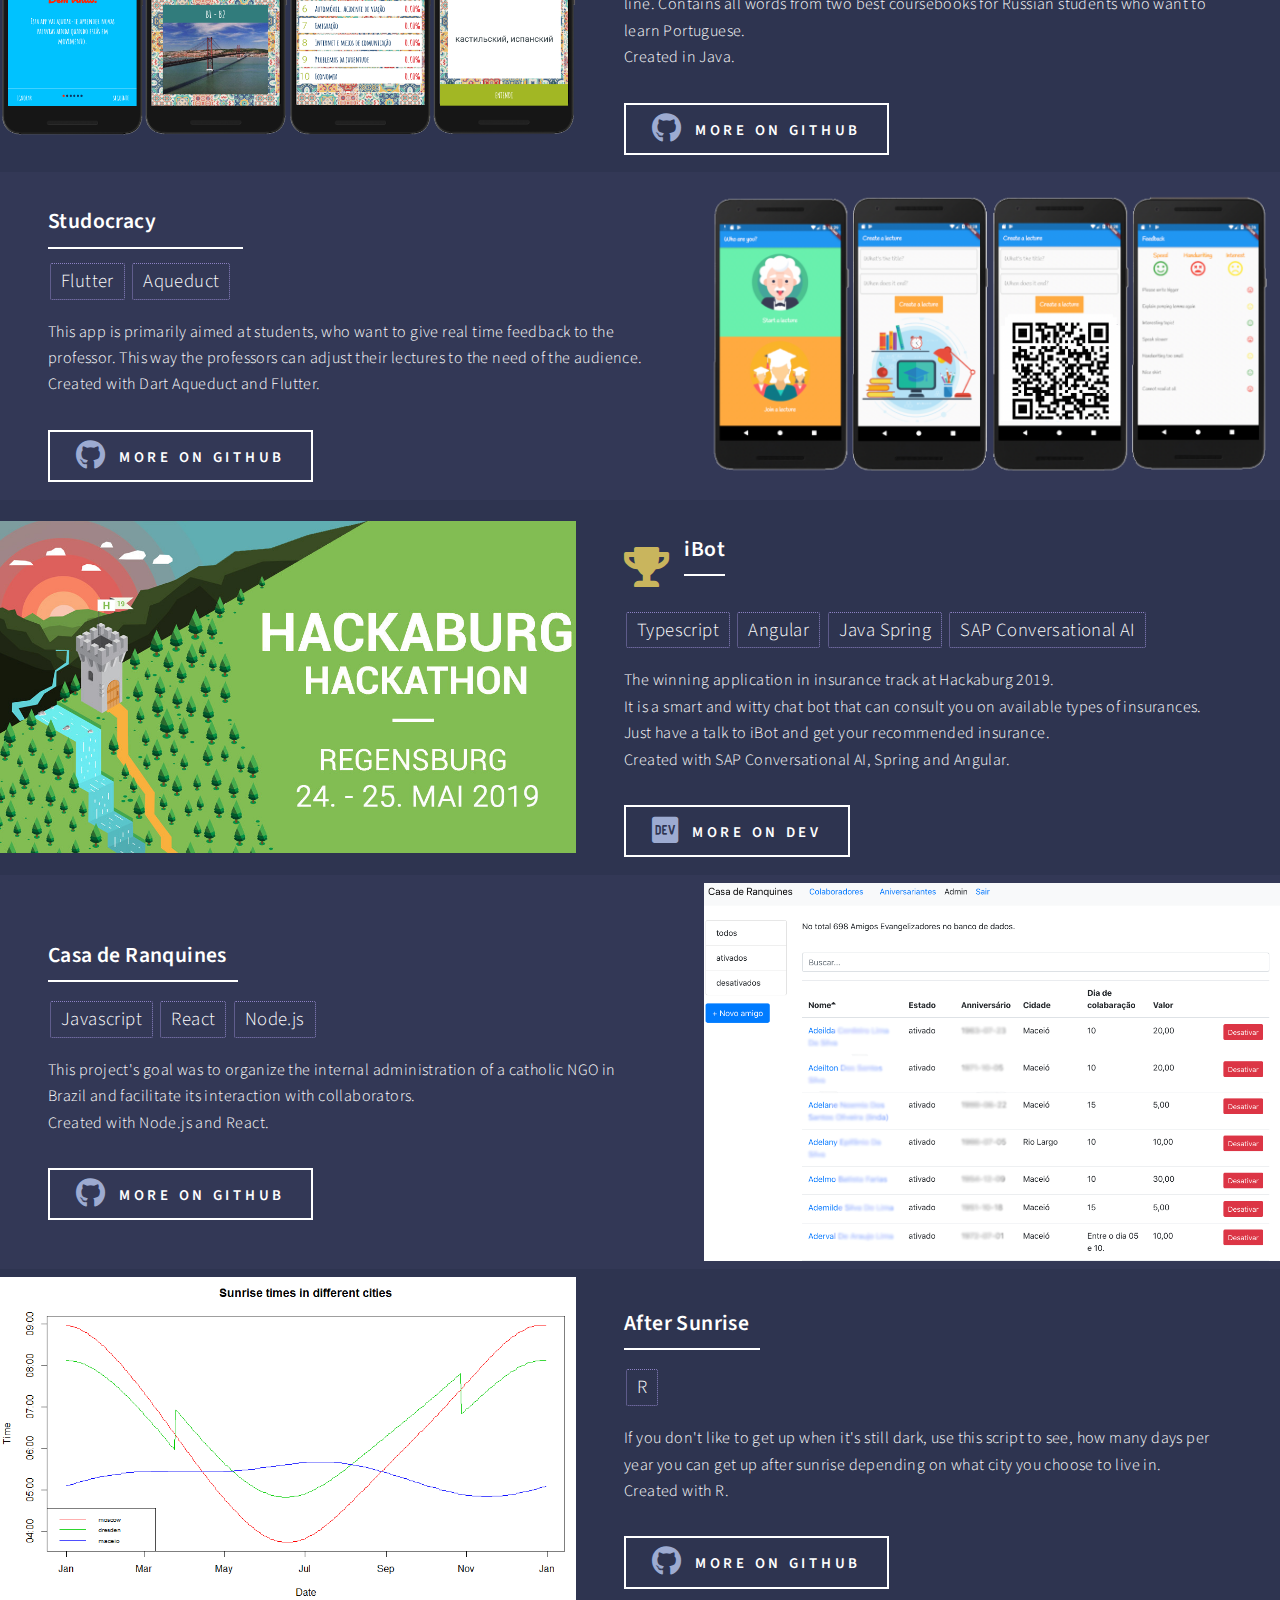
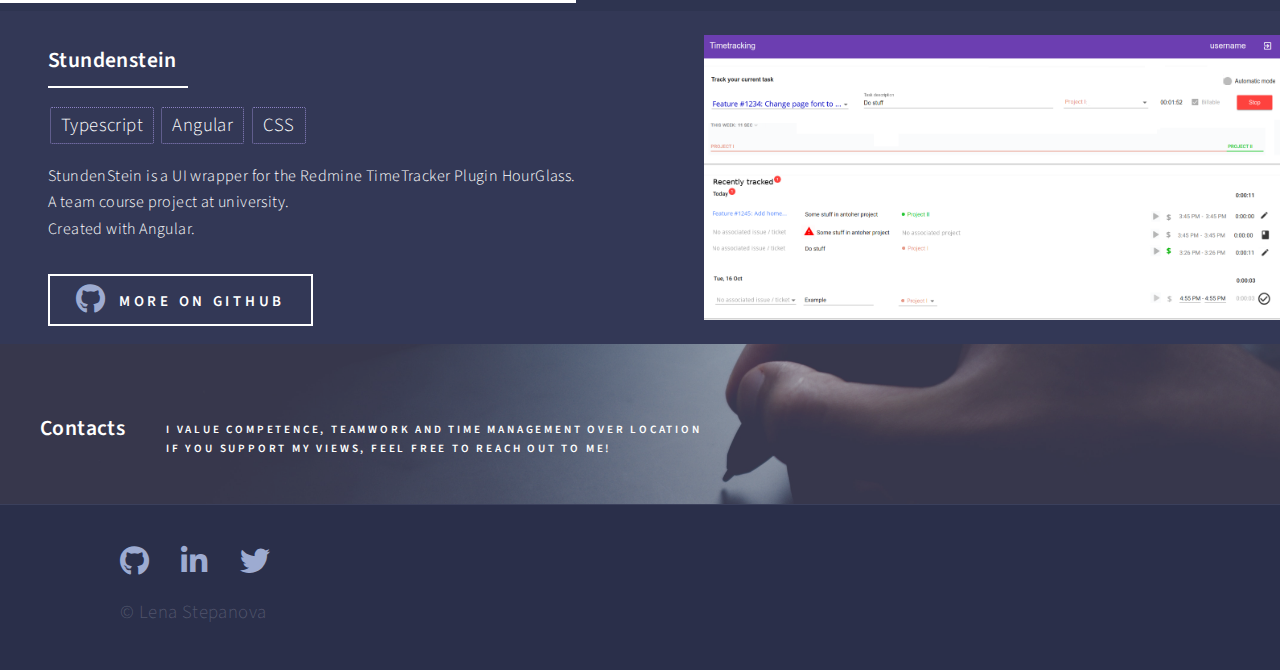
==== commit a5bdaed4: "hide contact" ====
--- a/index.html
+++ b/index.html
@@ -986,7 +986,7 @@
 				</section>
    
 
-				<!-- Contact -->
+				<!-- Contact
 				<section id="contact">
 					<div class="inner">
 						<section>
@@ -1050,7 +1050,7 @@
 
 
 				
-	<!-- ===================== End Contact ============================= -->
+	 ===================== End Contact ============================= -->
 
 		<!-- Footer -->
 		<footer id="footer">
